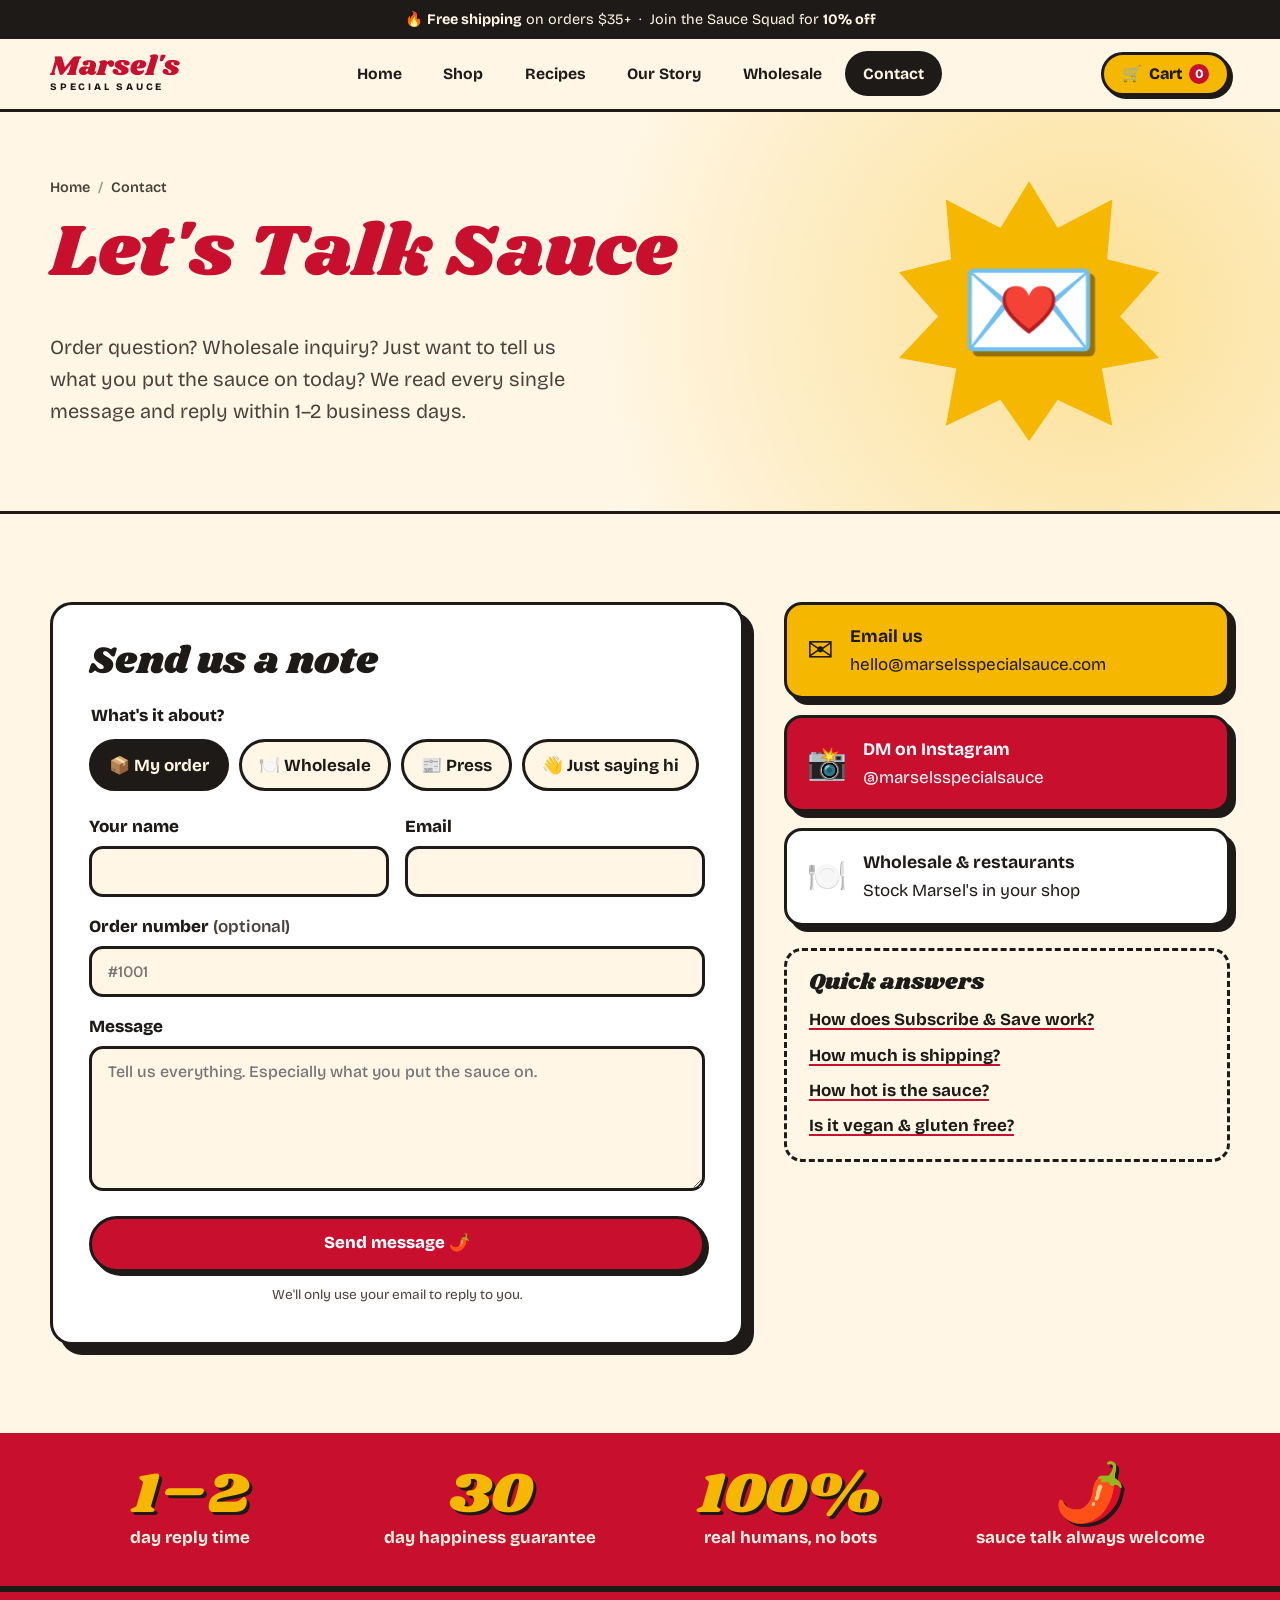
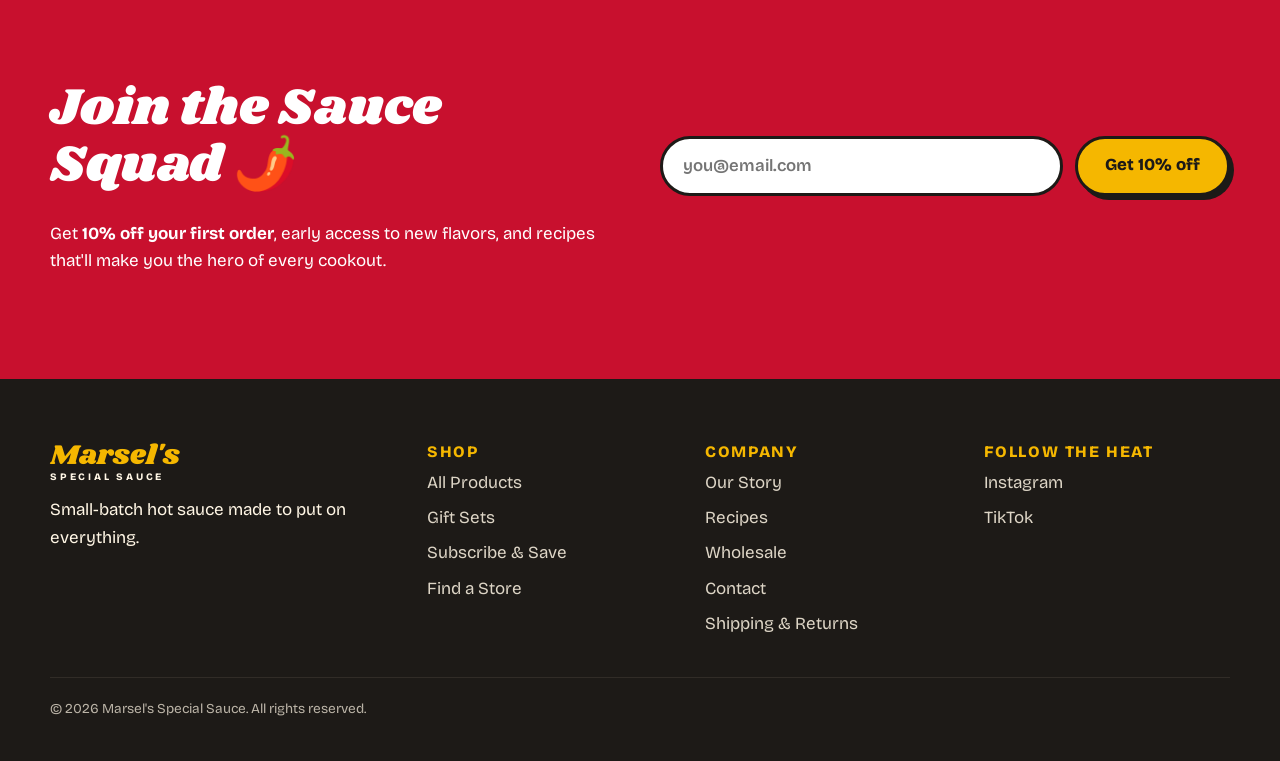
==== contact.html @ 067253b7 "Launch Marsel's Special Sauce storefront Eight-page static site: home, shop, our story, recipes, con" ====
<!doctype html>
<html lang="en">
<head>
  <meta charset="utf-8">
  <meta name="viewport" content="width=device-width, initial-scale=1">

  <!-- ===== SEO: replace https://www.marselsspecialsauce.com with your real domain everywhere ===== -->
  <title>Contact Us | Marsel's Special Sauce</title>
  <meta name="description" content="Questions about an order, wholesale, press or just want to say hi? Get in touch with Marsel's Special Sauce. We reply within 1–2 business days.">
  <link rel="canonical" href="https://www.marselsspecialsauce.com/contact.html">
  <meta name="robots" content="index, follow, max-image-preview:large">
  <meta name="theme-color" content="#c8102e">

  <meta property="og:type" content="website">
  <meta property="og:site_name" content="Marsel's Special Sauce">
  <meta property="og:title" content="Contact Marsel's Special Sauce">
  <meta property="og:description" content="Order questions, wholesale, press or sauce love letters. We read every message.">
  <meta property="og:url" content="https://www.marselsspecialsauce.com/contact.html">
  <meta property="og:image" content="https://www.marselsspecialsauce.com/assets/og-image.jpg">
  <meta name="twitter:card" content="summary_large_image">
  <meta name="twitter:title" content="Contact Marsel's Special Sauce">
  <meta name="twitter:description" content="Order questions, wholesale, press or sauce love letters.">
  <meta name="twitter:image" content="https://www.marselsspecialsauce.com/assets/og-image.jpg">

  <link rel="icon" href="favicon.svg" type="image/svg+xml">
  <link rel="manifest" href="site.webmanifest">

  <link rel="preconnect" href="https://fonts.googleapis.com">
  <link rel="preconnect" href="https://fonts.gstatic.com" crossorigin>
  <link href="https://fonts.googleapis.com/css2?family=Bricolage+Grotesque:opsz,wght@12..96,400;12..96,600;12..96,800&family=Shrikhand&display=swap" rel="stylesheet">
  <link rel="stylesheet" href="styles.css">

  <!-- Update the email address here and in the page if you use a different one. -->
  <script type="application/ld+json">
  {
    "@context": "https://schema.org",
    "@graph": [
      {
        "@type": "ContactPage",
        "url": "https://www.marselsspecialsauce.com/contact.html",
        "name": "Contact Marsel's Special Sauce",
        "about": { "@id": "https://www.marselsspecialsauce.com/#org" }
      },
      {
        "@type": "Organization",
        "@id": "https://www.marselsspecialsauce.com/#org",
        "name": "Marsel's Special Sauce",
        "url": "https://www.marselsspecialsauce.com/",
        "email": "hello@marselsspecialsauce.com",
        "contactPoint": [
          { "@type": "ContactPoint", "contactType": "customer service", "email": "hello@marselsspecialsauce.com", "availableLanguage": "English" },
          { "@type": "ContactPoint", "contactType": "sales", "email": "wholesale@marselsspecialsauce.com", "availableLanguage": "English" }
        ]
      },
      {
        "@type": "BreadcrumbList",
        "itemListElement": [
          { "@type": "ListItem", "position": 1, "name": "Home", "item": "https://www.marselsspecialsauce.com/" },
          { "@type": "ListItem", "position": 2, "name": "Contact", "item": "https://www.marselsspecialsauce.com/contact.html" }
        ]
      }
    ]
  }
  </script>
</head>
<body>

  <!-- Shared illustrations (same set on every page so cart thumbnails always render).
       Swap for real product photos when you have them. -->
  <svg width="0" height="0" style="position:absolute" aria-hidden="true">
    <defs>
      <linearGradient id="glass" x1="0" x2="1">
        <stop offset="0" stop-color="#8f0a1f"/>
        <stop offset=".45" stop-color="#e3242b"/>
        <stop offset="1" stop-color="#7a0819"/>
      </linearGradient>
      <symbol id="bottle" viewBox="0 0 200 420">
        <rect x="80" y="8" width="40" height="44" rx="7" fill="#1d1a17"/>
        <rect x="80" y="40" width="40" height="6" fill="#f5b700"/>
        <path d="M87 52h26v70c0 22 37 34 37 78v190c0 14-9 22-22 22H72c-13 0-22-8-22-22V200c0-44 37-56 37-78z" fill="url(#glass)"/>
        <rect x="58" y="222" width="84" height="132" rx="10" fill="#fff6e5"/>
        <rect x="58" y="222" width="84" height="22" rx="10" fill="#f5b700"/>
        <rect x="58" y="234" width="84" height="10" fill="#f5b700"/>
        <text x="100" y="238" text-anchor="middle" font-family="Bricolage Grotesque, sans-serif" font-weight="800" font-size="9" fill="#1d1a17" letter-spacing="1">SINCE DAY 1</text>
        <text x="100" y="278" text-anchor="middle" font-family="Shrikhand, cursive" font-size="18" fill="#c8102e">Marsel's</text>
        <text x="100" y="298" text-anchor="middle" font-family="Bricolage Grotesque, sans-serif" font-weight="800" font-size="9" fill="#1d1a17" letter-spacing="1">SPECIAL SAUCE</text>
        <path d="M92 314c6-4 14-3 18 2 6 8 0 24-16 26 8-6 10-14 6-20-3 4-8 4-8-8z" fill="#c8102e"/>
        <path d="M106 312c2-4 6-6 10-5-3 1-6 3-7 6z" fill="#2f8f3a"/>
        <path d="M66 140c-8 20-8 60-6 230" stroke="#fff" stroke-opacity=".28" stroke-width="7" stroke-linecap="round" fill="none"/>
      </symbol>
      <symbol id="gift" viewBox="0 0 200 200">
        <rect x="30" y="84" width="140" height="100" rx="8" fill="#c8102e" stroke="#1d1a17" stroke-width="5"/>
        <rect x="20" y="62" width="160" height="32" rx="8" fill="#8f0a1f" stroke="#1d1a17" stroke-width="5"/>
        <rect x="88" y="62" width="24" height="122" fill="#f5b700" stroke="#1d1a17" stroke-width="5"/>
        <path d="M100 62c-30-34-62-20-48-4 8 9 30 6 48 4zM100 62c30-34 62-20 48-4-8 9-30 6-48 4z" fill="#f5b700" stroke="#1d1a17" stroke-width="5" stroke-linejoin="round"/>
        <text x="100" y="152" text-anchor="middle" font-family="Shrikhand, cursive" font-size="22" fill="#fff6e5" transform="rotate(-6 100 150)">M</text>
      </symbol>
      <symbol id="tee" viewBox="0 0 200 200">
        <path d="M62 24l24-8c4 12 24 12 28 0l24 8 44 34-20 32-18-12v104H56V78L38 90 18 58z" fill="#1d1a17" stroke="#1d1a17" stroke-width="4" stroke-linejoin="round"/>
        <text x="100" y="100" text-anchor="middle" font-family="Shrikhand, cursive" font-size="22" fill="#f5b700">Sauce</text>
        <text x="100" y="124" text-anchor="middle" font-family="Shrikhand, cursive" font-size="22" fill="#f5b700">Boss</text>
        <path d="M92 138c6-4 14-3 18 2 6 8 0 24-16 26 8-6 10-14 6-20-3 4-8 4-8-8z" fill="#c8102e"/>
      </symbol>
      <symbol id="hat" viewBox="0 0 200 200">
        <path d="M38 126c0-56 26-80 62-80s62 24 62 80z" fill="#c8102e" stroke="#1d1a17" stroke-width="5" stroke-linejoin="round"/>
        <path d="M100 46v80" stroke="#1d1a17" stroke-width="3" opacity=".35"/>
        <path d="M30 126h146c16 0 18 22 0 24-36 4-110 4-146-6-8-2-8-18 0-18z" fill="#8f0a1f" stroke="#1d1a17" stroke-width="5" stroke-linejoin="round"/>
        <circle cx="100" cy="44" r="7" fill="#1d1a17"/>
        <text x="72" y="108" text-anchor="middle" font-family="Shrikhand, cursive" font-size="28" fill="#fff6e5">M</text>
      </symbol>
    </defs>
  </svg>

  <a class="skip-link" href="#main">Skip to content</a>

  <div class="announce" role="note">
    🔥 <strong>Free shipping</strong> on orders $35+ &nbsp;·&nbsp; Join the Sauce Squad for <strong>10% off</strong>
  </div>

  <header class="site-header">
    <nav class="nav wrap" aria-label="Main">
      <a href="index.html" class="logo" aria-label="Marsel's Special Sauce home">Marsel's<span>Special Sauce</span></a>
      <!-- Site pages. Links marked data-soon show a "coming soon" note until that page is built. -->
      <ul class="nav-links" id="site-menu" data-menu>
        <li><a href="index.html" class="nav-btn">Home</a></li>
        <li><a href="shop.html" class="nav-btn">Shop</a></li>
        <li><a href="recipes.html" class="nav-btn">Recipes</a></li>
        <li><a href="our-story.html" class="nav-btn">Our Story</a></li>
        <li><a href="wholesale.html" class="nav-btn">Wholesale</a></li>
        <li><a href="contact.html" class="nav-btn" aria-current="page">Contact</a></li>
      </ul>
      <div class="nav-actions">
        <button class="cart-btn" type="button" aria-controls="cart" aria-expanded="false" data-open-cart>
          <span aria-hidden="true">🛒</span> <span class="cart-label">Cart</span> <span class="cart-count" data-cart-count>0</span>
        </button>
        <button class="menu-btn" type="button" aria-controls="site-menu" aria-expanded="false" aria-label="Open menu" data-menu-btn>
          <span></span><span></span><span></span>
        </button>
      </div>
    </nav>
  </header>

  <main id="main">

    <!-- ===== PAGE HERO ===== -->
    <section class="page-hero">
      <div class="wrap page-hero-grid">
        <div>
          <nav class="crumbs" aria-label="Breadcrumb">
            <ol>
              <li><a href="index.html">Home</a></li>
              <li aria-current="page">Contact</li>
            </ol>
          </nav>
          <h1>Let's Talk Sauce</h1>
          <p class="lede">Order question? Wholesale inquiry? Just want to tell us what you put the sauce on today? We read every single message and reply within 1–2 business days.</p>
        </div>
        <div class="contact-hero-art" aria-hidden="true">
          <div class="burst burst-sm"></div>
          <span class="mail-emoji">💌</span>
        </div>
      </div>
    </section>

    <!-- ===== FORM + QUICK HELP ===== -->
    <section class="contact-main">
      <div class="wrap contact-grid">

        <!-- Connect this form to your inbox by setting CONTACT_URL in main.js
             (e.g. a Formspree, Netlify Forms, Basin or Shopify contact endpoint). -->
        <form class="contact-form" data-contact novalidate aria-labelledby="form-title">
          <h2 id="form-title">Send us a note</h2>

          <fieldset class="topic-pick">
            <legend>What's it about?</legend>
            <div class="topic-chips">
              <label><input type="radio" name="topic" value="order" checked> 📦 My order</label>
              <label><input type="radio" name="topic" value="wholesale"> 🍽️ Wholesale</label>
              <label><input type="radio" name="topic" value="press"> 📰 Press</label>
              <label><input type="radio" name="topic" value="hi"> 👋 Just saying hi</label>
            </div>
          </fieldset>

          <div class="field-row">
            <div class="field">
              <label for="c-name">Your name</label>
              <input id="c-name" name="name" type="text" autocomplete="name" required data-msg="Tell us what to call you.">
              <p class="field-error" data-error-for="name"></p>
            </div>
            <div class="field">
              <label for="c-email">Email</label>
              <input id="c-email" name="email" type="email" autocomplete="email" required data-msg="That email looks a little undercooked.">
              <p class="field-error" data-error-for="email"></p>
            </div>
          </div>

          <div class="field" data-show-for="order">
            <label for="c-order">Order number <span class="optional">(optional)</span></label>
            <input id="c-order" name="order" type="text" inputmode="numeric" placeholder="#1001">
          </div>

          <div class="field" data-show-for="wholesale" hidden>
            <label for="c-business">Business name</label>
            <input id="c-business" name="business" type="text" autocomplete="organization">
          </div>

          <div class="field">
            <label for="c-message">Message</label>
            <textarea id="c-message" name="message" rows="6" required data-msg="Give us a few more words to work with." placeholder="Tell us everything. Especially what you put the sauce on."></textarea>
            <p class="field-error" data-error-for="message"></p>
          </div>

          <button class="btn btn-primary btn-block" type="submit">Send message 🌶️</button>
          <p class="fine center">We'll only use your email to reply to you.</p>
        </form>

        <div class="contact-success" data-contact-success hidden tabindex="-1">
          <span class="success-emoji" aria-hidden="true">🔥</span>
          <h2>Message received!</h2>
          <p>Thanks for reaching out. Marsel (or someone equally saucy) will get back to you within 1–2 business days.</p>
          <div class="btn-row">
            <a href="shop.html" class="btn btn-primary">Back to the shop</a>
            <button type="button" class="btn btn-ghost" data-contact-again>Send another</button>
          </div>
        </div>

        <aside class="contact-side" aria-label="Other ways to reach us">
          <a class="contact-card tile-yellow" href="mailto:hello@marselsspecialsauce.com">
            <span class="cc-emoji" aria-hidden="true">✉️</span>
            <span><strong>Email us</strong>hello@marselsspecialsauce.com</span>
          </a>
          <a class="contact-card tile-red" href="https://www.instagram.com/marselsspecialsauce" rel="noopener">
            <span class="cc-emoji" aria-hidden="true">📸</span>
            <span><strong>DM on Instagram</strong>@marselsspecialsauce</span>
          </a>
          <a class="contact-card tile-cream" href="wholesale.html">
            <span class="cc-emoji" aria-hidden="true">🍽️</span>
            <span><strong>Wholesale &amp; restaurants</strong>Stock Marsel's in your shop</span>
          </a>

          <div class="quick-help">
            <h3>Quick answers</h3>
            <ul>
              <li><a href="shop.html#subscribe">How does Subscribe &amp; Save work?</a></li>
              <li><a href="shop.html">How much is shipping?</a></li>
              <li><a href="index.html#faq">How hot is the sauce?</a></li>
              <li><a href="index.html#faq">Is it vegan &amp; gluten free?</a></li>
            </ul>
          </div>
        </aside>
      </div>
    </section>

    <!-- ===== PROMISE STRIP ===== -->
    <div class="facts" aria-label="Our promise">
      <div class="wrap facts-grid">
        <div><strong>1–2</strong><span>day reply time</span></div>
        <div><strong>30</strong><span>day happiness guarantee</span></div>
        <div><strong>100%</strong><span>real humans, no bots</span></div>
        <div><strong>🌶️</strong><span>sauce talk always welcome</span></div>
      </div>
    </div>

    <!-- ===== EMAIL CAPTURE ===== -->
    <section class="squad" aria-labelledby="squad-title">
      <div class="wrap squad-inner">
        <div>
          <h2 id="squad-title">Join the Sauce Squad 🌶️</h2>
          <p>Get <strong>10% off your first order</strong>, early access to new flavors, and recipes that'll make you the hero of every cookout.</p>
        </div>
        <form class="squad-form" data-signup novalidate>
          <label for="email" class="sr-only">Email address</label>
          <input type="email" id="email" name="email" placeholder="you@email.com" autocomplete="email" required>
          <button class="btn btn-yellow" type="submit">Get 10% off</button>
          <p class="form-msg" data-signup-msg aria-live="polite"></p>
        </form>
      </div>
    </section>
  </main>

  <footer class="footer">
    <div class="wrap footer-grid">
      <div>
        <a href="index.html" class="logo logo-light">Marsel's<span>Special Sauce</span></a>
        <p>Small-batch hot sauce made to put on everything.</p>
      </div>
      <nav aria-label="Footer">
        <h3>Shop</h3>
        <ul>
          <li><a href="shop.html">All Products</a></li>
          <li><a href="shop.html#gifts">Gift Sets</a></li>
          <li><a href="shop.html#subscribe">Subscribe &amp; Save</a></li>
          <li><a href="find-a-store.html">Find a Store</a></li>
        </ul>
      </nav>
      <nav aria-label="Help">
        <h3>Company</h3>
        <ul>
          <li><a href="our-story.html">Our Story</a></li>
          <li><a href="recipes.html">Recipes</a></li>
          <li><a href="wholesale.html">Wholesale</a></li>
          <li><a href="contact.html">Contact</a></li>
          <li><a href="shipping-returns.html">Shipping &amp; Returns</a></li>
        </ul>
      </nav>
      <div>
        <h3>Follow the heat</h3>
        <ul>
          <li><a href="https://www.instagram.com/marselsspecialsauce" rel="noopener">Instagram</a></li>
          <li><a href="https://www.tiktok.com/@marselsspecialsauce" rel="noopener">TikTok</a></li>
        </ul>
      </div>
    </div>
    <p class="wrap copyright">© <span data-year>2026</span> Marsel's Special Sauce. All rights reserved.</p>
  </footer>

  <!-- Cart drawer -->
  <div class="cart-scrim" data-cart-scrim hidden></div>
  <aside class="cart" id="cart" aria-label="Shopping cart" aria-hidden="true" data-cart>
    <div class="cart-head">
      <h2>Your Stash</h2>
      <button type="button" class="cart-close" aria-label="Close cart" data-close-cart>✕</button>
    </div>
    <div class="ship-progress">
      <p data-ship-msg>You're $35.00 away from free shipping!</p>
      <div class="ship-bar"><div data-ship-bar></div></div>
    </div>
    <ul class="cart-items" data-cart-items></ul>
    <div class="cart-empty" data-cart-empty>
      <p>Your cart is emptier than a bottle after taco night.</p>
      <a href="shop.html" class="btn btn-primary">Start shopping</a>
    </div>
    <div class="cart-foot">
      <div class="cart-total"><span>Subtotal</span><strong data-cart-total>$0.00</strong></div>
      <button class="btn btn-primary btn-block" type="button" data-checkout>Checkout</button>
      <p class="fine center">Taxes &amp; shipping calculated at checkout</p>
    </div>
  </aside>

  <div class="toast" role="status" aria-live="polite" data-toast></div>

  <script src="main.js" defer></script>
</body>
</html>
---- styles.css ----
:root {
  --red: #c8102e;
  --red-deep: #8f0a1f;
  --yellow: #f5b700;
  --cream: #fff6e5;
  --cream-2: #ffe9c2;
  --ink: #1d1a17;
  --ink-soft: #4a423b;
  --green: #2f8f3a;
  --radius: 18px;
  --shadow: 6px 6px 0 var(--ink);
  --display: "Shrikhand", "Cooper Black", Georgia, serif;
  --sans: "Bricolage Grotesque", system-ui, -apple-system, "Segoe UI", sans-serif;
}

*, *::before, *::after { box-sizing: border-box; }
html { scroll-behavior: smooth; scroll-padding-top: 80px; }
body {
  margin: 0;
  font-family: var(--sans);
  font-size: 1.0625rem;
  line-height: 1.6;
  color: var(--ink);
  background: var(--cream);
  -webkit-font-smoothing: antialiased;
  overflow-x: hidden;
}
img, svg { display: block; max-width: 100%; }
a { color: inherit; }
h1, h2, h3 { line-height: 1.1; margin: 0 0 .5em; }
h2 { font-family: var(--display); font-weight: 400; font-size: clamp(2rem, 5vw, 3.25rem); }
h3 { font-weight: 800; font-size: 1.3rem; }
p { margin: 0 0 1em; }

.wrap { width: min(1180px, 100% - 32px); margin-inline: auto; }
.narrow { width: min(760px, 100% - 32px); }
.center { text-align: center; }
.sr-only { position: absolute; width: 1px; height: 1px; overflow: hidden; clip: rect(0 0 0 0); white-space: nowrap; }
.skip-link { position: absolute; left: -999px; top: 8px; background: var(--ink); color: #fff; padding: 8px 14px; z-index: 100; border-radius: 8px; }
.skip-link:focus { left: 8px; }
.eyebrow { font-weight: 800; text-transform: uppercase; letter-spacing: .12em; font-size: .8rem; color: var(--red); margin-bottom: .75em; }
.section-lede { max-width: 620px; margin: 0 auto 2.5rem; color: var(--ink-soft); font-size: 1.15rem; }
.fine { font-size: .85rem; color: var(--ink-soft); }

/* ---------- Buttons ---------- */
.btn {
  display: inline-flex; align-items: center; justify-content: center; gap: .4em;
  font: 800 1.05rem/1 var(--sans);
  padding: 1em 1.6em;
  border-radius: 999px;
  border: 3px solid var(--ink);
  text-decoration: none;
  cursor: pointer;
  transition: transform .15s ease, box-shadow .15s ease, background .15s;
  box-shadow: 4px 4px 0 var(--ink);
}
.btn:hover { transform: translate(-2px, -2px); box-shadow: 6px 6px 0 var(--ink); }
.btn:active { transform: translate(2px, 2px); box-shadow: 1px 1px 0 var(--ink); }
.btn:focus-visible, button:focus-visible, a:focus-visible, input:focus-visible { outline: 3px solid var(--yellow); outline-offset: 3px; }
.btn-primary { background: var(--red); color: #fff; }
.btn-primary:hover { background: #e01535; }
.btn-ghost { background: transparent; color: var(--ink); }
.btn-dark { background: var(--ink); color: var(--cream); box-shadow: 4px 4px 0 var(--red); }
.btn-yellow { background: var(--yellow); color: var(--ink); }
.btn-block { width: 100%; }

/* ---------- Announcement + header ---------- */
.announce { background: var(--ink); color: var(--cream); text-align: center; font-size: .9rem; padding: .55em 16px; }
.site-header {
  position: sticky; top: 0; z-index: 40;
  background: rgba(255, 246, 229, .92);
  backdrop-filter: blur(10px);
  border-bottom: 3px solid var(--ink);
}
.nav { display: flex; align-items: center; justify-content: space-between; gap: 16px; height: 70px; }
.logo { font-family: var(--display); font-size: 1.75rem; color: var(--red); text-decoration: none; line-height: .9; display: flex; flex-direction: column; }
.logo span { font: 800 .62rem/1 var(--sans); letter-spacing: .28em; text-transform: uppercase; color: var(--ink); margin-top: 4px; }
.logo-light { color: var(--yellow); }
.logo-light span { color: var(--cream); }
.nav-links { display: flex; gap: 6px; list-style: none; margin: 0; padding: 0; }
.nav-btn {
  display: inline-block; text-decoration: none; font-weight: 700; font-size: .98rem;
  padding: .5em 1em; border-radius: 999px; border: 2px solid transparent;
  transition: background .15s, border-color .15s, transform .15s;
}
.nav-btn:hover { border-color: var(--ink); background: #fff; transform: translateY(-2px); }
.nav-btn[aria-current="page"] { background: var(--ink); color: var(--cream); }
.nav-actions { display: flex; align-items: center; gap: 10px; }
.menu-btn {
  display: none; width: 46px; height: 46px; border-radius: 50%; border: 3px solid var(--ink);
  background: #fff; cursor: pointer; flex-direction: column; justify-content: center; align-items: center; gap: 4px;
  box-shadow: 3px 3px 0 var(--ink);
}
.menu-btn span { display: block; width: 18px; height: 3px; background: var(--ink); border-radius: 2px; transition: transform .2s, opacity .2s; }
.menu-btn[aria-expanded="true"] span:nth-child(1) { transform: translateY(7px) rotate(45deg); }
.menu-btn[aria-expanded="true"] span:nth-child(2) { opacity: 0; }
.menu-btn[aria-expanded="true"] span:nth-child(3) { transform: translateY(-7px) rotate(-45deg); }
.cart-btn {
  font: 800 1rem var(--sans); background: var(--yellow); color: var(--ink);
  border: 3px solid var(--ink); border-radius: 999px; padding: .55em 1.1em; cursor: pointer;
  display: flex; align-items: center; gap: .45em; box-shadow: 3px 3px 0 var(--ink);
}
.cart-count { background: var(--red); color: #fff; min-width: 1.6em; height: 1.6em; border-radius: 999px; display: inline-grid; place-items: center; font-size: .8rem; }
.cart-count.bump { animation: bump .4s ease; }
@keyframes bump { 50% { transform: scale(1.5); } }

/* ---------- Hero ---------- */
.hero {
  position: relative; overflow: hidden;
  padding: clamp(48px, 8vw, 96px) 0 clamp(64px, 9vw, 110px);
  background:
    radial-gradient(circle at 85% 40%, rgba(245,183,0,.35), transparent 45%),
    radial-gradient(circle at 10% 90%, rgba(200,16,46,.12), transparent 40%),
    var(--cream);
}
.hero-grid { display: grid; grid-template-columns: 1.15fr .85fr; align-items: center; gap: 40px; }
.hero h1 { font-family: var(--display); font-weight: 400; color: var(--red); font-size: clamp(2.6rem, 7vw, 5.2rem); letter-spacing: -.01em; }
.h1-sub { display: block; color: var(--ink); font-size: .58em; margin-top: .2em; }
.swap { color: var(--red); display: inline-block; border-bottom: 6px solid var(--yellow); transition: opacity .25s, transform .25s; }
.swap.out { opacity: 0; transform: translateY(-12px); }
.lede { font-size: 1.25rem; max-width: 540px; color: var(--ink-soft); }
.hero-ctas { display: flex; flex-wrap: wrap; gap: 14px; margin: 28px 0 24px; }
.trust { display: flex; flex-wrap: wrap; gap: 10px 22px; list-style: none; padding: 0; margin: 0; font-weight: 600; font-size: .95rem; }

.hero-art { position: relative; display: grid; place-items: center; min-height: 460px; }
.burst {
  position: absolute; width: 420px; height: 420px; max-width: 95vw; max-height: 95vw;
  background: var(--yellow);
  clip-path: polygon(50% 0, 61% 18%, 82% 7%, 80% 30%, 100% 35%, 85% 52%, 100% 68%, 78% 72%, 82% 94%, 61% 84%, 50% 100%, 39% 84%, 18% 94%, 22% 72%, 0 68%, 15% 52%, 0 35%, 20% 30%, 18% 7%, 39% 18%);
  animation: spin 40s linear infinite;
}
@keyframes spin { to { transform: rotate(360deg); } }
.hero-bottle { position: relative; width: 210px; filter: drop-shadow(10px 14px 0 rgba(29,26,23,.85)); animation: wobble 5s ease-in-out infinite; transform-origin: 50% 90%; cursor: grab; }
@keyframes wobble { 0%,100% { transform: rotate(-4deg); } 50% { transform: rotate(4deg) translateY(-8px); } }
.hero-bottle.shake { animation: shake .6s ease; }
@keyframes shake { 20% { transform: rotate(-18deg); } 40% { transform: rotate(16deg); } 60% { transform: rotate(-10deg); } 80% { transform: rotate(6deg); } }
.sticker {
  position: absolute; font-weight: 800; text-align: center; line-height: 1.1; font-size: .95rem;
  width: 96px; height: 96px; border-radius: 50%; display: grid; place-items: center;
  border: 3px solid var(--ink); box-shadow: 3px 3px 0 var(--ink);
}
.sticker-a { background: var(--red); color: #fff; top: 12%; right: 6%; transform: rotate(12deg); }
.sticker-b { background: var(--cream); bottom: 14%; left: 6%; transform: rotate(-10deg); }

/* ---------- Marquee ---------- */
.marquee { background: var(--red); color: var(--cream); border-block: 3px solid var(--ink); overflow: hidden; transform: rotate(-1.5deg); margin: -18px -10px 0; position: relative; z-index: 2; }
.marquee-track { display: flex; width: max-content; animation: marquee 30s linear infinite; }
.marquee span { font-family: var(--display); font-size: 1.6rem; padding: .45em 0; white-space: nowrap; }
@keyframes marquee { to { transform: translateX(-50%); } }

/* ---------- Shop ---------- */
.shop { padding: clamp(72px, 10vw, 120px) 0; }
.products { display: grid; grid-template-columns: repeat(3, 1fr); gap: 28px; align-items: stretch; }
.product {
  position: relative; background: #fff; border: 3px solid var(--ink); border-radius: var(--radius);
  padding: 24px; box-shadow: var(--shadow); display: flex; flex-direction: column;
  transition: transform .2s;
}
.product:hover { transform: translateY(-6px) rotate(-.5deg); }
.product.featured { background: var(--cream-2); }
.product-art { height: 220px; display: flex; align-items: flex-end; justify-content: center; background: var(--cream); border-radius: 12px; margin-bottom: 18px; padding: 18px 0 10px; }
.product.featured .product-art { background: #fff; }
.product-art svg { height: 100%; width: auto; }
.product-art.multi svg { height: 88%; margin-inline: -14px; }
.product-art.multi svg:nth-child(2) { height: 100%; position: relative; z-index: 1; }
.product-art.six svg { height: 76%; margin-inline: -18px; }
.product-art.six svg:nth-child(2), .product-art.six svg:nth-child(3) { height: 92%; z-index: 1; position: relative; }
.product-meta { font-weight: 800; color: var(--red); margin-bottom: .4em; }
.product-desc { color: var(--ink-soft); flex: 1; }
.ribbon { position: absolute; top: -14px; right: 18px; background: var(--red); color: #fff; font-weight: 800; font-size: .8rem; padding: .35em .9em; border-radius: 999px; border: 3px solid var(--ink); text-transform: uppercase; letter-spacing: .06em; z-index: 2; }
.ribbon-alt { background: var(--green); }
.buy-type { border: 0; padding: 0; margin: 0 0 16px; display: grid; gap: 8px; }
.buy-type label { display: flex; align-items: center; gap: 10px; border: 2px solid #e4d7bf; border-radius: 12px; padding: 10px 12px; cursor: pointer; font-weight: 600; font-size: .95rem; background: #fff; }
.buy-type label:has(input:checked) { border-color: var(--ink); background: var(--cream); }
.buy-type b { margin-left: auto; }
.buy-type input { accent-color: var(--red); width: 18px; height: 18px; }
.guarantees { list-style: none; padding: 0; margin: 48px 0 0; display: grid; grid-template-columns: repeat(3, 1fr); gap: 20px; text-align: center; color: var(--ink-soft); }
.guarantees strong { display: block; color: var(--ink); }

/* ---------- Heat ---------- */
.heat { background: var(--ink); color: var(--cream); padding: clamp(72px, 10vw, 120px) 0; }
.heat h2 { color: var(--yellow); }
.heat .eyebrow { color: var(--yellow); }
.heat-grid { display: grid; grid-template-columns: 1.1fr .9fr; gap: 56px; align-items: center; }
.meter { margin: 28px 0 40px; }
.meter-fill { height: 26px; border-radius: 999px; border: 3px solid var(--cream); position: relative; overflow: hidden; background: #2d2925; }
.meter-fill::before { content: ""; position: absolute; inset: 0; width: var(--fill, 0%); background: linear-gradient(90deg, var(--green), var(--yellow), var(--red)); transition: width 1.6s cubic-bezier(.2,.8,.2,1); border-radius: 999px; }
.meter-labels { display: flex; justify-content: space-between; font-size: .8rem; font-weight: 600; margin-top: 6px; opacity: .8; }
.ingredients-title { color: var(--yellow); }
.ingredients { list-style: none; padding: 0; margin: 0 0 16px; display: grid; grid-template-columns: 1fr 1fr; gap: 8px 20px; }
.ingredients li::before { content: "🌶️ "; }
.heat .fine { color: #c9bca9; }
.brave-card { background: var(--red); border: 3px solid var(--cream); border-radius: var(--radius); padding: 32px; box-shadow: 8px 8px 0 var(--yellow); text-align: center; }
.brave-card h3 { font-family: var(--display); font-weight: 400; font-size: 1.8rem; }
input[type="range"] { width: 100%; accent-color: var(--yellow); height: 32px; cursor: pointer; }
.brave-peppers { font-size: 2.2rem; min-height: 1.4em; letter-spacing: .1em; margin: 12px 0 4px; }
.brave-title { font-weight: 800; font-size: 1.3rem; margin-bottom: .2em; }
.brave-text { margin: 0; }

/* ---------- Pairings ---------- */
.pairings { padding: clamp(72px, 10vw, 120px) 0; background: var(--cream-2); border-bottom: 3px solid var(--ink); }
.chips { display: flex; flex-wrap: wrap; justify-content: center; gap: 12px; margin-bottom: 28px; }
.chips button { font: 700 1rem var(--sans); padding: .7em 1.2em; border-radius: 999px; border: 3px solid var(--ink); background: #fff; cursor: pointer; transition: transform .15s; color: var(--ink); }
.chips button:hover { transform: translateY(-3px); }
.chips button[aria-selected="true"] { background: var(--ink); color: var(--cream); }
.match { max-width: 820px; margin: 0 auto 56px; display: grid; grid-template-columns: auto 1fr; gap: 28px; align-items: center; background: #fff; border: 3px solid var(--ink); border-radius: var(--radius); padding: 28px 32px; box-shadow: var(--shadow); }
.match-emoji { font-size: 5rem; line-height: 1; animation: pop .4s ease; }
@keyframes pop { 0% { transform: scale(.4) rotate(-20deg); } 70% { transform: scale(1.15); } }
.match-dose { margin: 0; font-weight: 600; }
.match-dose span { color: var(--ink-soft); }
.match-dose strong { color: var(--red); }
.recipes { display: grid; grid-template-columns: repeat(3, 1fr); gap: 24px; }
.recipe { background: var(--cream); border: 3px solid var(--ink); border-radius: var(--radius); padding: 24px; position: relative; }
.recipe-tag { display: inline-block; background: var(--yellow); border: 2px solid var(--ink); border-radius: 999px; font-weight: 800; font-size: .8rem; padding: .2em .8em; margin-bottom: 12px; }
.recipe p { margin: 0; color: var(--ink-soft); }

/* ---------- Story ---------- */
.story { padding: clamp(72px, 10vw, 120px) 0; }
.story-grid { display: grid; grid-template-columns: .8fr 1.2fr; gap: 56px; align-items: center; }
.story-badge {
  aspect-ratio: 1; max-width: 360px; width: 100%; margin-inline: auto; border-radius: 50%;
  background: var(--red); color: var(--cream); border: 3px solid var(--ink); box-shadow: 10px 10px 0 var(--yellow);
  display: flex; flex-direction: column; align-items: center; justify-content: center; text-align: center;
  font-weight: 800; text-transform: uppercase; letter-spacing: .14em; transform: rotate(-6deg);
}
.story-badge strong { font-family: var(--display); font-weight: 400; font-size: clamp(3rem, 8vw, 4.5rem); text-transform: none; letter-spacing: 0; color: var(--yellow); line-height: 1.1; }
.story p { font-size: 1.15rem; color: var(--ink-soft); }

/* ---------- Reviews ---------- */
.reviews { background: var(--yellow); padding: clamp(72px, 10vw, 120px) 0; border-block: 3px solid var(--ink); }
.reviews .eyebrow { color: var(--ink); }
.reviews em { color: var(--red); font-style: normal; }
.review-grid { display: grid; grid-template-columns: repeat(3, 1fr); gap: 28px; margin-top: 40px; }
.review { margin: 0; background: #fff; border: 3px solid var(--ink); border-radius: var(--radius); padding: 28px; box-shadow: var(--shadow); transform: rotate(-1.5deg); }
.review.tilt { transform: rotate(1.5deg) translateY(12px); }
.stars { color: var(--red); font-size: 1.3rem; letter-spacing: .1em; }
.review blockquote { margin: 12px 0 16px; font-size: 1.15rem; font-weight: 600; }
.review figcaption { color: var(--ink-soft); font-size: .9rem; }

/* ---------- FAQ ---------- */
.faq { padding: clamp(72px, 10vw, 120px) 0; }
.faq h2 { margin-bottom: 1em; }
details { border: 3px solid var(--ink); border-radius: 14px; background: #fff; margin-bottom: 14px; overflow: hidden; }
summary { cursor: pointer; font-weight: 800; font-size: 1.1rem; padding: 18px 56px 18px 22px; list-style: none; position: relative; }
summary::-webkit-details-marker { display: none; }
summary::after { content: "+"; position: absolute; right: 20px; top: 50%; translate: 0 -50%; font-size: 1.6rem; color: var(--red); transition: rotate .2s; }
details[open] summary::after { rotate: 45deg; }
details p { padding: 0 22px 18px; margin: 0; color: var(--ink-soft); }

/* ---------- Email capture ---------- */
.squad { background: var(--red); color: #fff; padding: clamp(56px, 8vw, 88px) 0; border-top: 3px solid var(--ink); }
.squad h2 { color: #fff; }
.squad-inner { display: grid; grid-template-columns: 1fr 1fr; gap: 40px; align-items: center; }
.squad-form { display: flex; flex-wrap: wrap; gap: 12px; }
.squad-form input { flex: 1 1 220px; font: 600 1.05rem var(--sans); padding: 1em 1.2em; border-radius: 999px; border: 3px solid var(--ink); min-width: 0; }
.form-msg { flex-basis: 100%; margin: 0; font-weight: 600; min-height: 1.6em; }

/* ---------- Section CTAs ---------- */
.section-cta { display: flex; justify-content: center; margin-top: 40px; }
.btn-row { display: flex; flex-wrap: wrap; gap: 14px; }

/* ---------- Explore tiles ---------- */
.explore { padding: clamp(72px, 10vw, 120px) 0; background: var(--cream-2); border-top: 3px solid var(--ink); }
.tiles { display: grid; grid-template-columns: repeat(3, 1fr); gap: 22px; margin-top: 40px; }
.tile {
  display: flex; flex-direction: column; gap: 4px; text-decoration: none; min-height: 190px;
  padding: 26px; border: 3px solid var(--ink); border-radius: var(--radius); box-shadow: var(--shadow);
  position: relative; transition: transform .18s, box-shadow .18s;
}
.tile:hover { transform: translate(-3px, -3px) rotate(-1deg); box-shadow: 9px 9px 0 var(--ink); }
.tile:active { transform: translate(2px, 2px); box-shadow: 2px 2px 0 var(--ink); }
.tile::after { content: "→"; position: absolute; right: 22px; bottom: 18px; font-size: 1.8rem; font-weight: 800; transition: transform .18s; }
.tile:hover::after { transform: translateX(6px); }
.tile-emoji { font-size: 2.4rem; line-height: 1; margin-bottom: auto; }
.tile strong { font-family: var(--display); font-weight: 400; font-size: 1.8rem; line-height: 1.1; margin-top: 18px; }
.tile span:last-child { font-weight: 600; opacity: .85; padding-right: 36px; min-height: 3.2em; }
.tile-red { background: var(--red); color: #fff; }
.tile-yellow { background: var(--yellow); color: var(--ink); }
.tile-cream { background: #fff; color: var(--ink); }
.tile-ink { background: var(--ink); color: var(--cream); box-shadow: 6px 6px 0 var(--red); }
.tile-ink:hover { box-shadow: 9px 9px 0 var(--red); }
.tile-green { background: var(--green); color: #fff; }

/* ---------- Shop page ---------- */
.page-hero {
  position: relative; overflow: hidden; border-bottom: 3px solid var(--ink);
  padding: clamp(36px, 6vw, 64px) 0;
  background: radial-gradient(circle at 85% 50%, rgba(245,183,0,.35), transparent 45%), var(--cream);
}
.page-hero-grid { display: grid; grid-template-columns: 1.3fr .7fr; gap: 32px; align-items: center; }
.page-hero h1 { font-family: var(--display); font-weight: 400; color: var(--red); font-size: clamp(2.6rem, 7vw, 4.6rem); }
.crumbs ol { display: flex; gap: 8px; list-style: none; padding: 0; margin: 0 0 14px; font-size: .9rem; font-weight: 600; color: var(--ink-soft); }
.crumbs li + li::before { content: "/"; margin-right: 8px; opacity: .5; }
.crumbs a { text-decoration: none; }
.crumbs a:hover { color: var(--red); text-decoration: underline; }
.page-hero-art { position: relative; height: 260px; display: flex; align-items: flex-end; justify-content: center; }
.burst-sm { width: 260px; height: 260px; top: 50%; left: 50%; margin: -130px 0 0 -130px; }
.ph-bottle { position: relative; height: 210px; width: auto; filter: drop-shadow(6px 8px 0 rgba(29,26,23,.85)); margin-inline: -14px; }
.ph-1 { transform: rotate(-12deg); height: 170px; }
.ph-2 { z-index: 1; animation: wobble 5s ease-in-out infinite; transform-origin: 50% 90%; }
.ph-3 { transform: rotate(12deg); height: 170px; }

.shop-page { padding-top: 40px; }
.shop-toolbar { display: flex; flex-wrap: wrap; justify-content: space-between; align-items: center; gap: 16px; margin-bottom: 40px; }
.filters { display: flex; flex-wrap: wrap; gap: 10px; }
.filters button { font: 700 .98rem var(--sans); padding: .6em 1.1em; border-radius: 999px; border: 3px solid var(--ink); background: #fff; color: var(--ink); cursor: pointer; transition: transform .15s; }
.filters button:hover { transform: translateY(-2px); }
.filters button[aria-pressed="true"] { background: var(--ink); color: var(--cream); }
.sort { display: flex; align-items: center; gap: 14px; }
.shop-count { font-weight: 700; color: var(--ink-soft); white-space: nowrap; }
.sort select, .variant select {
  font: 700 .95rem var(--sans); color: var(--ink); background: #fff; cursor: pointer;
  border: 3px solid var(--ink); border-radius: 999px; padding: .55em 1em;
}
.products-shop { row-gap: 44px; }
.product[hidden] { display: none; }
.ribbon-yellow { background: var(--yellow); color: var(--ink); }
.art-square svg { height: 92%; }
.price-line, .variant { display: flex; align-items: center; gap: 10px; border: 2px solid var(--ink); background: var(--cream); border-radius: 12px; padding: 10px 12px; margin: 0 0 16px; font-weight: 600; font-size: .95rem; }
.price-line b, .variant b { margin-left: auto; }
.variant select { padding: .3em .8em; border-width: 2px; }

.subscribe { background: var(--ink); color: var(--cream); padding: clamp(72px, 10vw, 110px) 0; }
.subscribe h2 { color: var(--yellow); }
.subscribe .eyebrow { color: var(--yellow); }
.subscribe .section-lede { color: #d9cdb9; }
.steps { list-style: none; padding: 0; margin: 0; display: grid; grid-template-columns: repeat(3, 1fr); gap: 24px; }
.step { background: var(--cream); color: var(--ink); border: 3px solid var(--cream); border-radius: var(--radius); padding: 28px; position: relative; box-shadow: 6px 6px 0 var(--red); }
.step p { margin: 0; color: var(--ink-soft); }
.step-num { display: grid; place-items: center; width: 52px; height: 52px; border-radius: 50%; background: var(--red); color: #fff; font-family: var(--display); font-size: 1.6rem; border: 3px solid var(--ink); margin-bottom: 14px; }

.compare { padding: clamp(72px, 10vw, 110px) 0 0; }
.table-wrap { overflow-x: auto; border: 3px solid var(--ink); border-radius: var(--radius); box-shadow: var(--shadow); background: #fff; margin-top: 32px; }
.compare table { width: 100%; border-collapse: collapse; min-width: 520px; }
.compare th, .compare td { padding: 14px 16px; text-align: center; border-bottom: 2px solid #efe3cc; }
.compare tbody tr:last-child > * { border-bottom: 0; }
.compare thead th { font-family: var(--display); font-weight: 400; font-size: 1.2rem; background: var(--cream); border-bottom: 3px solid var(--ink); }
.compare tbody th { text-align: left; font-weight: 800; }
.compare .hl { background: var(--cream-2); font-weight: 700; }
.compare thead .hl { background: var(--red); color: #fff; }

/* ---------- Our Story page ---------- */
.story-sub { font-family: var(--display); font-size: clamp(1.4rem, 3.4vw, 2.2rem); margin: -.2em 0 .6em; }
.hl-word { color: var(--red); border-bottom: 6px solid var(--yellow); }
.story-hero-art { display: grid; place-items: center; }
.story-hero-art .story-badge { max-width: 280px; }
.story-hero-art .story-badge strong { font-size: clamp(2.6rem, 5vw, 3.4rem); }

.timeline-section { padding: clamp(72px, 10vw, 110px) 0; }
.timeline { list-style: none; margin: 48px 0 0; padding: 0 0 0 44px; position: relative; }
.timeline::before { content: ""; position: absolute; left: 21px; top: 8px; bottom: 8px; width: 4px; background: repeating-linear-gradient(var(--red) 0 14px, transparent 14px 24px); }
.timeline .step { position: relative; margin-bottom: 26px; background: #fff; border: 3px solid var(--ink); border-radius: var(--radius); padding: 22px 26px 22px 40px; box-shadow: var(--shadow); }
.timeline .step:nth-child(even) { background: var(--cream-2); }
.timeline .step p { color: var(--ink-soft); margin: 0; }
.tl-dot { position: absolute; left: -46px; top: 18px; width: 52px; height: 52px; border-radius: 50%; background: var(--yellow); border: 3px solid var(--ink); display: grid; place-items: center; font-size: 1.5rem; }
.timeline .tl-chapter { font-weight: 800; text-transform: uppercase; letter-spacing: .12em; font-size: .75rem; color: var(--red); margin-bottom: 4px; }

.meet { padding: clamp(72px, 10vw, 110px) 0; background: var(--cream-2); border-block: 3px solid var(--ink); }
.meet-grid { display: grid; grid-template-columns: .8fr 1.2fr; gap: 64px; align-items: center; }
.meet p { font-size: 1.15rem; color: var(--ink-soft); }
.polaroid { margin: 0 auto; max-width: 360px; width: 100%; background: #fff; border: 3px solid var(--ink); padding: 16px 16px 20px; box-shadow: 10px 10px 0 var(--red); transform: rotate(-4deg); transition: transform .25s; }
.polaroid:hover { transform: rotate(1deg) scale(1.02); }
.polaroid-photo { aspect-ratio: 6 / 7; background: radial-gradient(circle at 50% 40%, var(--yellow), #e9a600); border: 2px solid var(--ink); display: flex; flex-direction: column; align-items: center; justify-content: center; gap: 8px; }
.polaroid-m { font-family: var(--display); font-size: 7rem; line-height: 1; color: var(--red); text-shadow: 4px 4px 0 var(--ink); }
.polaroid-note { font-weight: 700; font-size: .85rem; background: var(--cream); border: 2px solid var(--ink); border-radius: 999px; padding: .2em .8em; }
.polaroid figcaption { font-family: var(--display); text-align: center; margin-top: 14px; font-size: 1.15rem; }
.pull-quote { margin: 28px 0 0; padding: 22px 26px; background: var(--red); color: #fff; border: 3px solid var(--ink); border-radius: var(--radius); font-family: var(--display); font-size: clamp(1.3rem, 2.6vw, 1.7rem); line-height: 1.3; box-shadow: 6px 6px 0 var(--ink); }

.facts { background: var(--red); color: var(--cream); border-bottom: 3px solid var(--ink); padding: 34px 0; }
.facts-grid { display: grid; grid-template-columns: repeat(4, 1fr); gap: 20px; text-align: center; }
.facts strong { display: block; font-family: var(--display); font-weight: 400; font-size: clamp(2.6rem, 6vw, 3.6rem); line-height: 1; color: var(--yellow); text-shadow: 3px 3px 0 var(--ink); }
.facts span { font-weight: 700; }

.values { padding: clamp(72px, 10vw, 110px) 0; }
.value-grid { display: grid; grid-template-columns: repeat(4, 1fr); gap: 22px; margin-top: 40px; }
.value { border: 3px solid var(--ink); border-radius: var(--radius); padding: 26px; box-shadow: var(--shadow); transition: transform .18s; }
.value:hover { transform: translateY(-6px) rotate(-1deg); }
.value p { margin: 0; opacity: .9; }
.value-emoji { font-size: 2.4rem; display: block; margin-bottom: 14px; }
.value.tile-ink { box-shadow: 6px 6px 0 var(--red); }

.process { padding: clamp(72px, 10vw, 110px) 0; background: var(--ink); color: var(--cream); }
.process h2, .process .eyebrow { color: var(--yellow); }
.steps-4 { grid-template-columns: repeat(4, 1fr); margin-top: 40px; }

.cta-band { background: var(--yellow); border-block: 3px solid var(--ink); padding: clamp(48px, 7vw, 80px) 0; overflow: hidden; }
.cta-inner { display: flex; align-items: center; justify-content: center; gap: 48px; }
.cta-bottle { width: 110px; flex: none; transform: rotate(-10deg); filter: drop-shadow(6px 8px 0 rgba(29,26,23,.85)); }
.cta-band h2 { margin-bottom: .6em; }

/* ---------- Recipes page ---------- */
.recipe-hero-art { position: relative; height: 260px; display: grid; place-items: center; }
.recipe-hero-art .ph-bottle { height: 200px; animation: wobble 5s ease-in-out infinite; transform-origin: 50% 90%; }
.float-food { position: absolute; font-size: 3rem; z-index: 2; animation: bob 4s ease-in-out infinite; filter: drop-shadow(3px 3px 0 rgba(29,26,23,.4)); }
.f1 { top: 6%; left: 8%; }
.f2 { top: 14%; right: 4%; animation-delay: -1.3s; }
.f3 { bottom: 8%; left: 14%; animation-delay: -2.6s; }
@keyframes bob { 50% { transform: translateY(-14px) rotate(8deg); } }

.featured-recipe { padding: clamp(56px, 8vw, 96px) 0; }
.fr-grid { display: grid; grid-template-columns: .8fr 1.2fr; gap: 48px; align-items: start; background: #fff; border: 3px solid var(--ink); border-radius: calc(var(--radius) + 6px); box-shadow: 10px 10px 0 var(--ink); padding: 32px; }
.fr-art { position: relative; aspect-ratio: 1; border-radius: var(--radius); border: 3px solid var(--ink); background: radial-gradient(circle, var(--yellow) 0 55%, #e9a600 56%); display: grid; place-items: center; overflow: hidden; }
.fr-emoji { font-size: clamp(6rem, 14vw, 9rem); line-height: 1; filter: drop-shadow(6px 6px 0 rgba(29,26,23,.5)); }
.fr-bottle { position: absolute; right: 8%; bottom: -6%; height: 58%; width: auto; transform: rotate(14deg); filter: drop-shadow(5px 6px 0 rgba(29,26,23,.85)); }
.fr-badge { position: absolute; z-index: 2; top: 14px; left: 14px; background: var(--red); color: #fff; font-weight: 800; font-size: .8rem; text-transform: uppercase; letter-spacing: .06em; padding: .35em .9em; border: 3px solid var(--ink); border-radius: 999px; }
.fr-desc { font-size: 1.15rem; color: var(--ink-soft); }
.rc-meta { list-style: none; padding: 0; margin: 0 0 14px; display: flex; flex-wrap: wrap; gap: 8px; }
.rc-meta .recipe-tag { margin: 0; }
.fr-cols { display: grid; grid-template-columns: 1fr 1.3fr; gap: 28px; margin-top: 8px; }
.fr-cols h3 { color: var(--red); }
.ing { list-style: none; padding: 0; margin: 0; }
.ing li { padding: 7px 0 7px 28px; border-bottom: 2px dashed #efe3cc; position: relative; }
.ing li::before { content: "🌶️"; position: absolute; left: 0; font-size: .85rem; top: 9px; }
.how { padding: 0; margin: 0; list-style: none; counter-reset: how; }
.how li { counter-increment: how; position: relative; padding: 6px 0 12px 40px; }
.how li::before { content: counter(how); position: absolute; left: 0; top: 4px; width: 28px; height: 28px; border-radius: 50%; background: var(--ink); color: var(--cream); display: grid; place-items: center; font-weight: 800; font-size: .85rem; }

.recipes-all { padding: clamp(56px, 8vw, 96px) 0; background: var(--cream-2); border-block: 3px solid var(--ink); }
.filters-center { justify-content: center; margin: 8px 0 40px; }
.recipe-grid { display: grid; grid-template-columns: repeat(4, 1fr); gap: 24px; align-items: start; }
.recipe-card { background: #fff; border: 3px solid var(--ink); border-radius: var(--radius); box-shadow: var(--shadow); overflow: hidden; transition: transform .18s; }
.recipe-card:hover { transform: translateY(-5px) rotate(-.6deg); }
.recipe-card[hidden] { display: none; }
.rc-art { height: 150px; display: grid; place-items: center; font-size: 4.6rem; border-bottom: 3px solid var(--ink); }
.bg-yellow { background: var(--yellow); }
.bg-red { background: var(--red); }
.bg-cream { background: var(--cream); }
.bg-green { background: var(--green); }
.bg-ink { background: var(--ink); }
.rc-body { padding: 20px; }
.rc-body > p { color: var(--ink-soft); font-size: .98rem; }
.rc-body h3 { font-size: 1.2rem; }
.rc-details { border: 0; background: none; margin: 0; overflow: visible; }
.rc-details summary { display: inline-flex; align-items: center; padding: .55em 1.1em; border: 3px solid var(--ink); border-radius: 999px; background: var(--red); color: #fff; font-size: .95rem; box-shadow: 3px 3px 0 var(--ink); }
.rc-details summary::after { content: none; }
.rc-details[open] summary { background: var(--ink); }
.rc-details summary:hover { transform: translate(-1px, -1px); box-shadow: 4px 4px 0 var(--ink); }
.rc-details h4 { margin: 18px 0 6px; font-size: .85rem; text-transform: uppercase; letter-spacing: .1em; color: var(--red); }
.rc-details .ing li, .rc-details .how li { font-size: .95rem; }
.recipe-empty { text-align: center; font-weight: 700; margin-top: 24px; }

.cta-text { font-size: 1.1rem; margin-bottom: 1.2em; }
.share { padding: clamp(56px, 8vw, 88px) 0; }
.share-inner { display: flex; align-items: center; justify-content: center; gap: 40px; max-width: 820px; margin-inline: auto; }
.share-emoji { font-size: 6rem; flex: none; transform: rotate(-10deg); }
.share p { font-size: 1.15rem; color: var(--ink-soft); }

/* ---------- Contact page ---------- */
.contact-hero-art { position: relative; height: 240px; display: grid; place-items: center; }
.mail-emoji { position: relative; font-size: 7rem; animation: bob 4s ease-in-out infinite; filter: drop-shadow(5px 5px 0 rgba(29,26,23,.45)); }

.contact-main { padding: clamp(48px, 7vw, 88px) 0; }
.contact-grid { display: grid; grid-template-columns: 1.4fr .9fr; gap: 40px; align-items: start; }
.contact-form, .contact-success { background: #fff; border: 3px solid var(--ink); border-radius: calc(var(--radius) + 4px); box-shadow: 10px 10px 0 var(--ink); padding: clamp(22px, 4vw, 36px); }
.contact-form[hidden], .contact-success[hidden] { display: none; }
.contact-form h2 { font-size: clamp(1.8rem, 4vw, 2.4rem); }
.topic-pick { border: 0; padding: 0; margin: 0 0 22px; }
.topic-pick legend { font-weight: 800; margin-bottom: 10px; }
.topic-chips { display: flex; flex-wrap: wrap; gap: 10px; }
.topic-chips label { cursor: pointer; font-weight: 700; padding: .55em 1em; border: 3px solid var(--ink); border-radius: 999px; background: var(--cream); transition: transform .15s; }
.topic-chips label:hover { transform: translateY(-2px); }
.topic-chips label:has(input:checked) { background: var(--ink); color: var(--cream); }
.topic-chips label:has(input:focus-visible) { outline: 3px solid var(--yellow); outline-offset: 3px; }
.topic-chips input { position: absolute; opacity: 0; pointer-events: none; }
.field-row { display: grid; grid-template-columns: 1fr 1fr; gap: 16px; }
.field { margin-bottom: 16px; }
.field[hidden] { display: none; }
.field label { display: block; font-weight: 800; margin-bottom: 6px; }
.optional { font-weight: 600; color: var(--ink-soft); }
.field input, .field textarea {
  width: 100%; font: 500 1rem var(--sans); color: var(--ink); background: var(--cream);
  border: 3px solid var(--ink); border-radius: 14px; padding: .8em 1em; transition: background .15s, box-shadow .15s;
}
.field textarea { resize: vertical; min-height: 140px; }
.field input:focus, .field textarea:focus { outline: none; background: #fff; box-shadow: 4px 4px 0 var(--yellow); }
.field [aria-invalid="true"] { border-color: var(--red); background: #fff1f1; }
.field-error { color: var(--red); font-weight: 700; font-size: .9rem; margin: 6px 0 0; min-height: 0; }
.field-error:empty { display: none; }
.contact-form .fine { margin: 12px 0 0; }

.contact-success { text-align: center; }
.contact-success:focus { outline: none; }
.success-emoji { font-size: 5rem; display: block; animation: pop .5s ease; }
.contact-success p { color: var(--ink-soft); font-size: 1.1rem; max-width: 440px; margin-inline: auto; }
.contact-success .btn-row { justify-content: center; }

.contact-side { display: grid; gap: 16px; }
.contact-card { display: flex; align-items: center; gap: 16px; text-decoration: none; border: 3px solid var(--ink); border-radius: var(--radius); padding: 18px 20px; box-shadow: var(--shadow); transition: transform .18s, box-shadow .18s; word-break: break-word; }
.contact-card:hover { transform: translate(-3px, -3px); box-shadow: 9px 9px 0 var(--ink); }
.contact-card strong { display: block; font-size: 1.1rem; }
.cc-emoji { font-size: 2rem; flex: none; }
.quick-help { border: 3px dashed var(--ink); border-radius: var(--radius); padding: 20px 22px; margin-top: 6px; }
.quick-help h3 { font-family: var(--display); font-weight: 400; font-size: 1.4rem; }
.quick-help ul { list-style: none; padding: 0; margin: 0; display: grid; gap: 8px; }
.quick-help a { font-weight: 700; text-decoration-color: var(--red); text-decoration-thickness: 2px; text-underline-offset: 3px; }
.quick-help a:hover { color: var(--red); }

.field select {
  width: 100%; font: 600 1rem var(--sans); color: var(--ink); background: var(--cream);
  border: 3px solid var(--ink); border-radius: 14px; padding: .8em 1em; cursor: pointer;
}
.field select:focus { outline: none; background: #fff; box-shadow: 4px 4px 0 var(--yellow); }

/* ---------- Wholesale page ---------- */
.crate-art { align-items: center; }
.crate { position: relative; display: flex; flex-direction: column; align-items: center; animation: bob 5s ease-in-out infinite; }
.crate-bottles { display: flex; margin-bottom: -46px; position: relative; z-index: 0; }
.crate-bottles svg { height: 150px; width: auto; margin-inline: -10px; }
.crate-box {
  position: relative; z-index: 1; width: 230px; padding: 30px 0 18px; text-align: center;
  font-family: var(--display); font-size: 1.5rem; color: var(--cream);
  background: repeating-linear-gradient(90deg, #a5642c 0 38px, #8f5423 38px 42px);
  border: 3px solid var(--ink); border-radius: 10px; box-shadow: 6px 6px 0 var(--ink); text-shadow: 2px 2px 0 var(--ink);
}

.who { padding: clamp(72px, 10vw, 110px) 0; }
.why { background: var(--red); color: #fff; border-block: 3px solid var(--ink); padding: clamp(72px, 10vw, 110px) 0; }
.why h2, .why .eyebrow { color: var(--yellow); }
.why-grid { display: grid; grid-template-columns: .9fr 1.1fr; gap: 56px; align-items: center; }
.why-lede { font-size: 1.15rem; }
.perks { list-style: none; margin: 0; padding: 0; display: grid; gap: 14px; }
.perks li { display: flex; gap: 16px; align-items: flex-start; background: var(--cream); color: var(--ink); border: 3px solid var(--ink); border-radius: var(--radius); padding: 16px 20px; box-shadow: 5px 5px 0 var(--ink); transition: transform .18s; }
.perks li:hover { transform: translateX(6px); }
.perks li > span { font-size: 1.8rem; line-height: 1; flex: none; }
.perks strong { display: block; font-size: 1.1rem; }
.perks li div { color: var(--ink-soft); }
.perks li div strong { color: var(--ink); }
.formats-note { margin-top: 18px; }
.apply { padding: clamp(72px, 10vw, 110px) 0; background: var(--cream-2); border-bottom: 3px solid var(--ink); }

/* ---------- Shipping & Returns page ---------- */
.truck-art { position: relative; height: 220px; align-items: center; overflow: hidden; }
.road { position: absolute; left: 0; right: 0; bottom: 56px; height: 8px; background: repeating-linear-gradient(90deg, var(--ink) 0 26px, transparent 26px 44px); animation: road 0.8s linear infinite; }
@keyframes road { to { background-position: -44px 0; } }
.truck { position: relative; font-size: 7rem; line-height: 1; transform: scaleX(-1); animation: rumble .35s ease-in-out infinite alternate; margin-bottom: 40px; }
.truck-puff { position: absolute; left: 14%; bottom: 66px; font-size: 2.4rem; animation: puff 1.4s ease-out infinite; }
@keyframes rumble { to { transform: scaleX(-1) translateY(-3px); } }
@keyframes puff { from { opacity: 1; transform: translateX(0) scale(.6); } to { opacity: 0; transform: translateX(-40px) scale(1.3); } }

.glance { padding: clamp(56px, 8vw, 88px) 0; }
.ship-check {
  display: grid; grid-template-columns: 1fr 1.2fr auto; gap: 24px; align-items: center; margin-top: 36px;
  background: #fff; border: 3px solid var(--ink); border-radius: var(--radius); padding: 22px 26px; box-shadow: var(--shadow);
}
.ship-check-text strong { display: block; font-size: 1.2rem; }
.ship-check-text span { color: var(--ink-soft); }
.ship-check .ship-bar-lg { height: 18px; }
.ship-check.unlocked { background: var(--cream-2); }
.ship-check.unlocked .ship-bar div { background: var(--green); }

.policy { padding: clamp(56px, 8vw, 96px) 0; background: var(--cream-2); border-top: 3px solid var(--ink); }
.policy .table-wrap { margin-top: 32px; }
.rates { width: 100%; border-collapse: collapse; }
.rates th, .rates td { padding: 14px 16px; text-align: left; border-bottom: 2px solid #efe3cc; }
.rates thead th { font-family: var(--display); font-weight: 400; font-size: 1.15rem; background: var(--cream); border-bottom: 3px solid var(--ink); }
.rates tbody tr:last-child > * { border-bottom: 0; }
.rates tbody th { font-weight: 800; }
.rates .hl-row > * { background: var(--yellow); }
.rates-note { margin-top: 14px; }
.policy-grid { display: grid; grid-template-columns: 1fr 1fr; gap: 20px; margin-top: 40px; }
.policy-card { background: #fff; border: 3px solid var(--ink); border-radius: var(--radius); padding: 22px 24px; box-shadow: 5px 5px 0 var(--ink); }
.policy-card h3 { font-size: 1.15rem; }
.policy-card p { margin: 0; color: var(--ink-soft); }
.policy-card a { color: var(--red); font-weight: 700; }

.returns-lede { color: #d9cdb9; }
.process .steps { margin-top: 8px; }
.merch-note { display: flex; gap: 16px; align-items: center; max-width: 760px; margin: 36px auto 0; background: #2d2925; border: 2px dashed var(--cream); border-radius: var(--radius); padding: 18px 22px; }
.merch-note span { font-size: 2rem; }
.merch-note p { margin: 0; }

/* ---------- Find a Store page ---------- */
.locator { padding: clamp(48px, 7vw, 80px) 0; }
.store-search {
  display: flex; align-items: center; gap: 10px; max-width: 720px; margin: 0 auto 22px;
  background: #fff; border: 3px solid var(--ink); border-radius: 999px; padding: 8px 8px 8px 22px; box-shadow: var(--shadow);
}
.store-search:focus-within { box-shadow: 6px 6px 0 var(--yellow), var(--shadow); }
.search-icon { font-size: 1.3rem; }
.store-search input { flex: 1; min-width: 0; border: 0; background: none; font: 600 1.1rem var(--sans); color: var(--ink); padding: .5em 0; }
.store-search input:focus { outline: none; }
.store-search .btn { padding: .8em 1.4em; box-shadow: none; }
.locator-grid { display: grid; grid-template-columns: 1fr 1fr; gap: 32px; align-items: start; }
.store-count { font-weight: 800; color: var(--ink-soft); margin-bottom: 14px; min-height: 1.6em; }
.store-list { list-style: none; padding: 0; margin: 0; display: grid; gap: 16px; }
.store-card { display: grid; grid-template-columns: auto 1fr auto; gap: 16px; align-items: center; background: #fff; border: 3px solid var(--ink); border-radius: var(--radius); padding: 18px 20px; box-shadow: 5px 5px 0 var(--ink); animation: pop .35s ease; }
.store-emoji { width: 54px; height: 54px; border-radius: 50%; background: var(--yellow); border: 3px solid var(--ink); display: grid; place-items: center; font-size: 1.6rem; }
.store-info h3 { font-size: 1.1rem; margin-bottom: 4px; }
.store-info p { margin: 0; color: var(--ink-soft); font-size: .95rem; }
.store-info .store-note { margin-top: 6px; font-weight: 700; color: var(--red); }
.sample-tag { display: inline-block; vertical-align: middle; font-size: .7rem; font-weight: 800; text-transform: uppercase; letter-spacing: .08em; background: var(--cream-2); border: 2px dashed var(--ink); border-radius: 999px; padding: .1em .6em; margin-left: 4px; }
.btn-sm { padding: .55em 1em; font-size: .9rem; box-shadow: 3px 3px 0 var(--ink); }
.store-empty { text-align: center; background: #fff; border: 3px dashed var(--ink); border-radius: var(--radius); padding: 32px 24px; }
.store-empty > span { font-size: 3rem; display: block; animation: bob 3s ease-in-out infinite; }
.store-empty p { color: var(--ink-soft); }
.store-empty .btn-row { justify-content: center; }

.sauce-map {
  position: sticky; top: 100px; aspect-ratio: 1; border: 3px solid var(--ink); border-radius: var(--radius); overflow: hidden; box-shadow: var(--shadow);
  background:
    radial-gradient(circle at 70% 30%, rgba(47,143,58,.25) 0 14%, transparent 15%),
    radial-gradient(circle at 22% 78%, rgba(47,143,58,.22) 0 12%, transparent 13%),
    linear-gradient(#e6d8bd 1px, transparent 1px) 0 0 / 28px 28px,
    linear-gradient(90deg, #e6d8bd 1px, transparent 1px) 0 0 / 28px 28px,
    var(--cream-2);
}
.map-roads { position: absolute; inset: 0; background:
  linear-gradient(90deg, transparent 38%, #fff 38% 42%, transparent 42%),
  linear-gradient(transparent 58%, #fff 58% 62%, transparent 62%),
  linear-gradient(35deg, transparent 47%, #fff 47% 50%, transparent 50%); opacity: .9; }
.map-pin { position: absolute; translate: -50% -100%; font-size: 1.4rem; width: 46px; height: 46px; display: grid; place-items: center; background: var(--red); border: 3px solid var(--ink); border-radius: 50% 50% 50% 0; rotate: -45deg; box-shadow: 3px 3px 0 var(--ink); animation: drop .5s cubic-bezier(.3,1.6,.5,1) both; }
.map-pin i { font-style: normal; rotate: 45deg; line-height: 1; }
@keyframes drop { from { transform: translateY(-60px); opacity: 0; } }
.map-you { position: absolute; left: 50%; top: 50%; translate: -50% -50%; background: var(--ink); color: var(--cream); font-weight: 800; font-size: .8rem; padding: .35em .8em; border-radius: 999px; }
.map-you::before { content: ""; position: absolute; left: 50%; top: -14px; translate: -50% 0; width: 10px; height: 10px; border-radius: 50%; background: var(--red); box-shadow: 0 0 0 6px rgba(200,16,46,.25); animation: ping 1.6s ease-out infinite; }
@keyframes ping { 70% { box-shadow: 0 0 0 14px rgba(200,16,46,0); } }
.map-label { position: absolute; left: 14px; bottom: 12px; font-family: var(--display); font-size: 1.3rem; background: var(--cream); border: 2px solid var(--ink); border-radius: 10px; padding: .1em .6em; }

.ways { padding: clamp(56px, 8vw, 96px) 0; background: var(--cream-2); border-top: 3px solid var(--ink); }
.form-intro { color: var(--ink-soft); margin-bottom: 1.4em; }

/* ---------- Footer ---------- */
.footer { background: var(--ink); color: var(--cream); padding: 64px 0 28px; }
.footer-grid { display: grid; grid-template-columns: 1.4fr 1fr 1fr 1fr; gap: 32px; }
.footer h3 { font-size: 1rem; color: var(--yellow); text-transform: uppercase; letter-spacing: .1em; }
.footer ul { list-style: none; padding: 0; margin: 0; display: grid; gap: 8px; }
.footer a { text-decoration: none; opacity: .85; }
.footer a:hover { opacity: 1; text-decoration: underline; }
.footer .logo { margin-bottom: 14px; opacity: 1; }
.copyright { border-top: 1px solid #3a342e; margin-top: 40px; padding-top: 20px; font-size: .85rem; opacity: .7; }

/* ---------- Cart drawer ---------- */
.cart-scrim { position: fixed; inset: 0; background: rgba(29,26,23,.5); z-index: 60; }
.cart {
  position: fixed; top: 0; right: 0; height: 100%; width: min(420px, 100%); z-index: 70;
  background: var(--cream); border-left: 3px solid var(--ink);
  display: flex; flex-direction: column; translate: 100% 0; transition: translate .3s cubic-bezier(.2,.8,.2,1);
  visibility: hidden;
}
.cart.open { translate: 0 0; visibility: visible; }
.cart-head { display: flex; justify-content: space-between; align-items: center; padding: 20px 22px; border-bottom: 3px solid var(--ink); }
.cart-head h2 { font-size: 1.8rem; margin: 0; }
.cart-close { background: none; border: 0; font-size: 1.5rem; cursor: pointer; color: var(--ink); }
.ship-progress { padding: 16px 22px; background: var(--cream-2); border-bottom: 2px solid #e4d7bf; }
.ship-progress p { margin: 0 0 8px; font-weight: 700; font-size: .95rem; }
.ship-bar { height: 10px; border-radius: 999px; background: #fff; border: 2px solid var(--ink); overflow: hidden; }
.ship-bar div { height: 100%; width: 0; background: var(--red); transition: width .4s; }
.cart-items { list-style: none; margin: 0; padding: 0 22px; flex: 1; overflow-y: auto; }
.cart-item { display: grid; grid-template-columns: 54px 1fr auto; gap: 14px; align-items: center; padding: 16px 0; border-bottom: 2px dashed #e4d7bf; }
.cart-item svg { height: 70px; width: auto; margin: auto; }
.cart-item h3 { font-size: 1rem; margin: 0 0 2px; }
.cart-item small { color: var(--ink-soft); display: block; }
.qty { display: inline-flex; align-items: center; border: 2px solid var(--ink); border-radius: 999px; margin-top: 6px; }
.qty button { background: none; border: 0; width: 30px; height: 28px; font-size: 1.1rem; cursor: pointer; color: var(--ink); }
.qty span { min-width: 22px; text-align: center; font-weight: 700; }
.cart-item .line-price { font-weight: 800; }
.cart-empty { padding: 40px 22px; text-align: center; flex: 1; }
.cart-foot { padding: 20px 22px; border-top: 3px solid var(--ink); background: #fff; }
.cart-total { display: flex; justify-content: space-between; font-size: 1.2rem; margin-bottom: 14px; }
.cart-foot .fine { margin: 10px 0 0; }

/* ---------- Toast, mobile bar, confetti ---------- */
.toast { position: fixed; left: 16px; right: 16px; margin-inline: auto; width: fit-content; bottom: 24px; translate: 0 calc(100% + 40px); visibility: hidden; background: var(--ink); color: var(--cream); padding: 14px 22px; border-radius: 999px; font-weight: 700; z-index: 80; transition: translate .3s; box-shadow: 4px 4px 0 var(--red); text-align: center; }
.toast.show { translate: 0 0; visibility: visible; }
@media (max-width: 640px) { .toast { bottom: 90px; } }
.mobile-buy { display: none; }
.confetti { position: fixed; pointer-events: none; z-index: 90; font-size: 1.6rem; animation: fly 1s ease-out forwards; }
@keyframes fly { to { transform: translate(var(--dx), var(--dy)) rotate(var(--r)); opacity: 0; } }

.reveal { opacity: 0; transform: translateY(30px); transition: opacity .7s ease, transform .7s ease; }
.reveal.in { opacity: 1; transform: none; }

/* ---------- Responsive ---------- */
@media (max-width: 940px) {
  .menu-btn { display: flex; }
  .nav-links {
    position: absolute; top: 100%; left: 0; right: 0; flex-direction: column; gap: 4px;
    background: var(--cream); border-bottom: 3px solid var(--ink); padding: 12px 16px 20px;
    display: none;
  }
  .nav-links.open { display: flex; }
  .nav-btn { display: block; font-size: 1.15rem; padding: .7em 1em; }
}
@media (max-width: 960px) {
  .tiles { grid-template-columns: 1fr 1fr; }
  .page-hero-grid { grid-template-columns: 1fr; }
  .page-hero-art { display: none; }
  .steps { grid-template-columns: 1fr; max-width: 480px; margin-inline: auto; }
  .steps-4, .value-grid { grid-template-columns: 1fr 1fr; max-width: none; }
  .recipe-grid { grid-template-columns: 1fr 1fr; }
  .fr-grid { grid-template-columns: 1fr; padding: 22px; }
  .fr-art { aspect-ratio: 16 / 9; }
  .recipe-hero-art, .contact-hero-art { display: none; }
  .contact-grid, .why-grid { grid-template-columns: 1fr; }
  .ship-check { grid-template-columns: 1fr; text-align: center; }
  .locator-grid { grid-template-columns: 1fr; }
  .sauce-map { position: relative; top: 0; aspect-ratio: 16 / 9; order: -1; }
  .meet-grid { grid-template-columns: 1fr; gap: 48px; }
  .facts-grid { grid-template-columns: 1fr 1fr; row-gap: 28px; }
  .hero-grid, .heat-grid, .story-grid, .squad-inner { grid-template-columns: 1fr; }
  .hero-art { min-height: 340px; }
  .hero-bottle { width: 160px; }
  .burst { width: 320px; height: 320px; }
  .products, .recipes, .review-grid { grid-template-columns: 1fr; max-width: 480px; margin-inline: auto; }
  .review.tilt { transform: rotate(1.5deg); }
  .guarantees { grid-template-columns: 1fr; }
  .footer-grid { grid-template-columns: 1fr 1fr; }
  .story-badge { max-width: 260px; }
}
@media (max-width: 640px) {
  body { font-size: 1rem; }
  .announce { font-size: .8rem; }
  .hero-ctas .btn { flex: 1 1 100%; }
  .match { grid-template-columns: 1fr; text-align: center; padding: 24px; }
  .ingredients { grid-template-columns: 1fr; }
  .footer-grid { grid-template-columns: 1fr; }
  .sticker { width: 80px; height: 80px; font-size: .8rem; }
  .tiles { grid-template-columns: 1fr; }
  .tile { min-height: 150px; }
  .steps-4, .value-grid { grid-template-columns: 1fr; }
  .cta-inner { flex-direction: column; text-align: center; gap: 24px; }
  .cta-inner .btn-row { justify-content: center; }
  .cta-bottle { width: 80px; }
  .timeline { padding-left: 34px; }
  .timeline .step { padding: 20px 20px 20px 34px; }
  .tl-dot { left: -40px; width: 44px; height: 44px; font-size: 1.2rem; }
  .timeline::before { left: 16px; }
  .story-hero-art { display: none; }
  .recipe-grid, .fr-cols { grid-template-columns: 1fr; }
  .field-row { grid-template-columns: 1fr; gap: 0; }
  .policy-grid { grid-template-columns: 1fr; }
  .store-card { grid-template-columns: auto 1fr; }
  .store-card .btn-sm { grid-column: 1 / -1; justify-self: start; }
  .store-search { padding-left: 14px; }
  .store-search .btn { padding: .8em 1em; }
  .rates th, .rates td { padding: 12px 10px; font-size: .92rem; }
  .contact-form, .contact-success { box-shadow: 6px 6px 0 var(--ink); }
  .share-inner { flex-direction: column; text-align: center; gap: 12px; }
  .share-emoji { font-size: 4rem; }
  .polaroid { max-width: 260px; }
  .polaroid-m { font-size: 5rem; }
  .cart-label { display: none; }
  .logo { font-size: 1.5rem; }
  .mobile-buy {
    display: flex; justify-content: space-between; align-items: center; gap: 12px;
    position: fixed; left: 0; right: 0; bottom: 0; z-index: 50; padding: 12px 16px;
    background: var(--cream); border-top: 3px solid var(--ink);
    translate: 0 110%; transition: translate .3s;
  }
  .mobile-buy.show { translate: 0 0; }
  .mobile-buy .btn { padding: .8em 1.2em; }
  .footer { padding-bottom: 96px; }
}

@media (prefers-reduced-motion: reduce) {
  *, *::before, *::after { animation: none !important; transition: none !important; scroll-behavior: auto !important; }
  .reveal { opacity: 1; transform: none; }
}
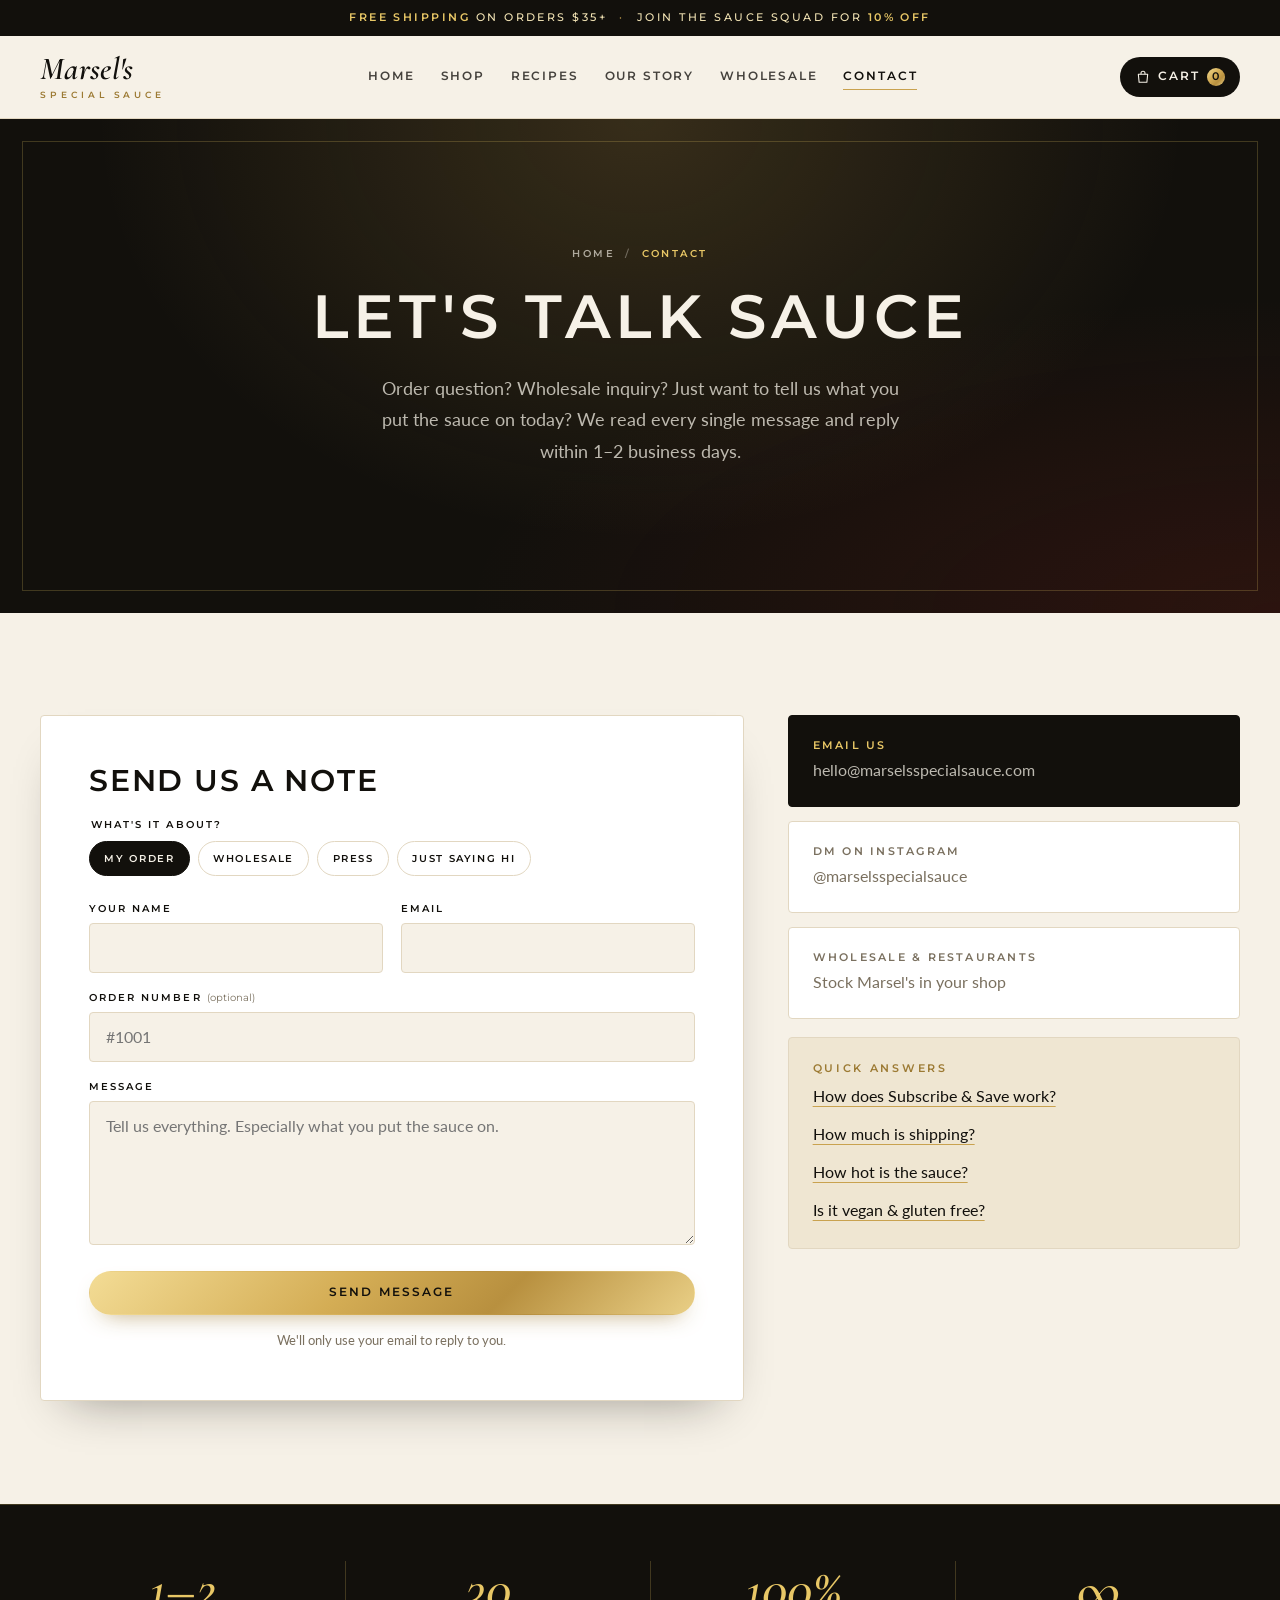
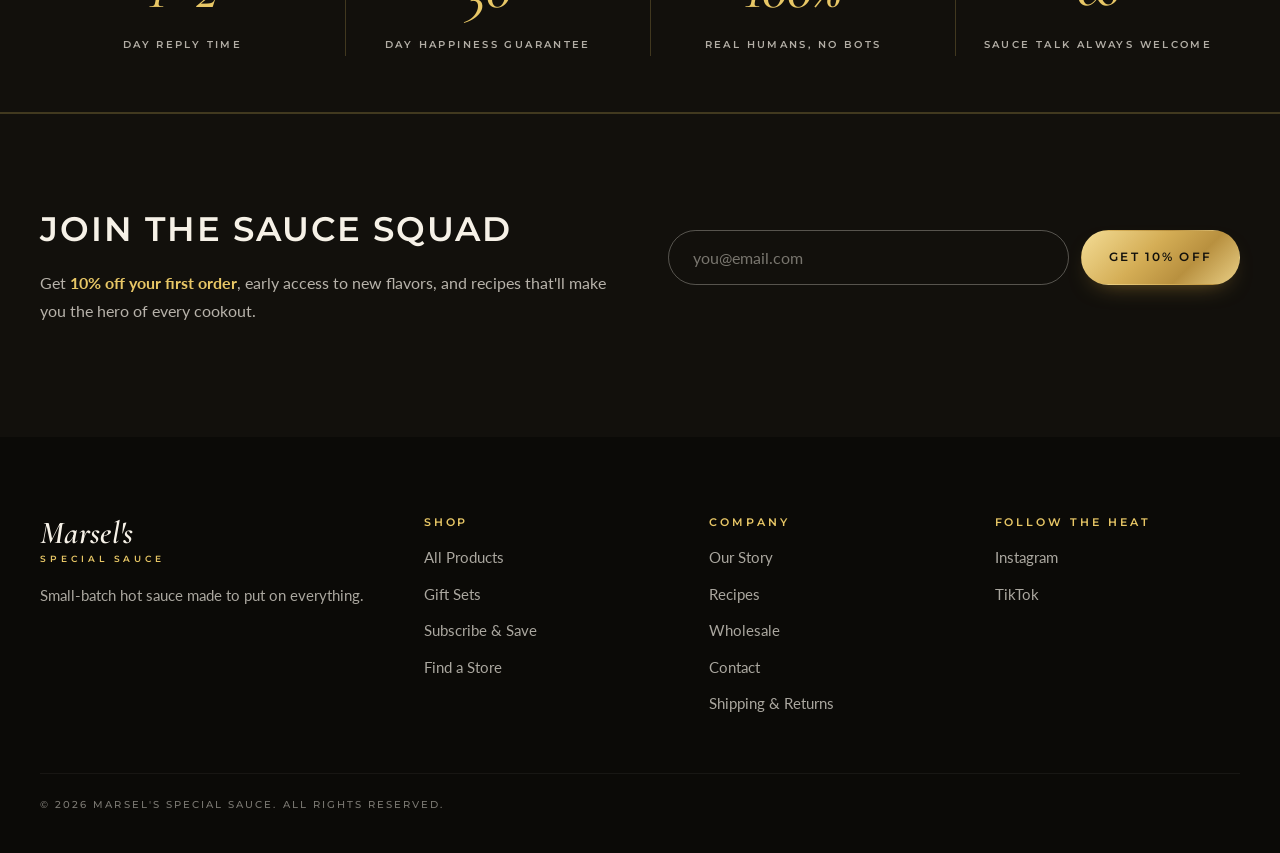
==== commit a297cddb: "Redesign storefront with a premium black-and-gold look Inspired by Toro Cigars: warm black, ivory an" ====
--- a/contact.html
+++ b/contact.html
@@ -9,7 +9,7 @@
   <meta name="description" content="Questions about an order, wholesale, press or just want to say hi? Get in touch with Marsel's Special Sauce. We reply within 1–2 business days.">
   <link rel="canonical" href="https://www.marselsspecialsauce.com/contact.html">
   <meta name="robots" content="index, follow, max-image-preview:large">
-  <meta name="theme-color" content="#c8102e">
+  <meta name="theme-color" content="#12100c">
 
   <meta property="og:type" content="website">
   <meta property="og:site_name" content="Marsel's Special Sauce">
@@ -21,13 +21,11 @@
   <meta name="twitter:title" content="Contact Marsel's Special Sauce">
   <meta name="twitter:description" content="Order questions, wholesale, press or sauce love letters.">
   <meta name="twitter:image" content="https://www.marselsspecialsauce.com/assets/og-image.jpg">
-
   <link rel="icon" href="favicon.svg" type="image/svg+xml">
   <link rel="manifest" href="site.webmanifest">
-
   <link rel="preconnect" href="https://fonts.googleapis.com">
   <link rel="preconnect" href="https://fonts.gstatic.com" crossorigin>
-  <link href="https://fonts.googleapis.com/css2?family=Bricolage+Grotesque:opsz,wght@12..96,400;12..96,600;12..96,800&family=Shrikhand&display=swap" rel="stylesheet">
+  <link href="https://fonts.googleapis.com/css2?family=Cormorant+Garamond:ital,wght@0,500;0,600;1,500;1,600&family=Lato:wght@400;700&family=Montserrat:wght@500;600;700&display=swap" rel="stylesheet">
   <link rel="stylesheet" href="styles.css">
 
   <!-- Update the email address here and in the page if you use a different one. -->
@@ -66,55 +64,72 @@
 <body>
 
   <!-- Shared illustrations (same set on every page so cart thumbnails always render).
-       Swap for real product photos when you have them. -->
+       Swap for real product photography when you have it. -->
   <svg width="0" height="0" style="position:absolute" aria-hidden="true">
     <defs>
       <linearGradient id="glass" x1="0" x2="1">
-        <stop offset="0" stop-color="#8f0a1f"/>
-        <stop offset=".45" stop-color="#e3242b"/>
-        <stop offset="1" stop-color="#7a0819"/>
+        <stop offset="0" stop-color="#3a0806"/>
+        <stop offset=".38" stop-color="#8e1c15"/>
+        <stop offset=".55" stop-color="#a6261c"/>
+        <stop offset="1" stop-color="#2b0604"/>
+      </linearGradient>
+      <linearGradient id="gold" x1="0" y1="0" x2="1" y2="1">
+        <stop offset="0" stop-color="#f3dc95"/>
+        <stop offset=".45" stop-color="#c9a24f"/>
+        <stop offset=".72" stop-color="#a9853b"/>
+        <stop offset="1" stop-color="#e9cf86"/>
       </linearGradient>
       <symbol id="bottle" viewBox="0 0 200 420">
-        <rect x="80" y="8" width="40" height="44" rx="7" fill="#1d1a17"/>
-        <rect x="80" y="40" width="40" height="6" fill="#f5b700"/>
         <path d="M87 52h26v70c0 22 37 34 37 78v190c0 14-9 22-22 22H72c-13 0-22-8-22-22V200c0-44 37-56 37-78z" fill="url(#glass)"/>
-        <rect x="58" y="222" width="84" height="132" rx="10" fill="#fff6e5"/>
-        <rect x="58" y="222" width="84" height="22" rx="10" fill="#f5b700"/>
-        <rect x="58" y="234" width="84" height="10" fill="#f5b700"/>
-        <text x="100" y="238" text-anchor="middle" font-family="Bricolage Grotesque, sans-serif" font-weight="800" font-size="9" fill="#1d1a17" letter-spacing="1">SINCE DAY 1</text>
-        <text x="100" y="278" text-anchor="middle" font-family="Shrikhand, cursive" font-size="18" fill="#c8102e">Marsel's</text>
-        <text x="100" y="298" text-anchor="middle" font-family="Bricolage Grotesque, sans-serif" font-weight="800" font-size="9" fill="#1d1a17" letter-spacing="1">SPECIAL SAUCE</text>
-        <path d="M92 314c6-4 14-3 18 2 6 8 0 24-16 26 8-6 10-14 6-20-3 4-8 4-8-8z" fill="#c8102e"/>
-        <path d="M106 312c2-4 6-6 10-5-3 1-6 3-7 6z" fill="#2f8f3a"/>
-        <path d="M66 140c-8 20-8 60-6 230" stroke="#fff" stroke-opacity=".28" stroke-width="7" stroke-linecap="round" fill="none"/>
+        <rect x="82" y="6" width="36" height="50" rx="3" fill="#15120e"/>
+        <path d="M88 12v38M94 12v38M100 12v38M106 12v38M112 12v38" stroke="#2a251e" stroke-width="1.2"/>
+        <rect x="82" y="44" width="36" height="8" fill="url(#gold)"/>
+        <rect x="86" y="62" width="28" height="16" fill="url(#gold)"/>
+        <text x="100" y="73" text-anchor="middle" font-family="Montserrat, sans-serif" font-weight="700" font-size="5" letter-spacing="1" fill="#12100c">M·S·S</text>
+        <rect x="56" y="214" width="88" height="148" rx="2" fill="#12100c"/>
+        <rect x="61" y="219" width="78" height="138" rx="1" fill="none" stroke="url(#gold)" stroke-width="1"/>
+        <text x="100" y="244" text-anchor="middle" font-family="Montserrat, sans-serif" font-weight="600" font-size="5.5" letter-spacing="2" fill="#e8c766">SMALL BATCH</text>
+        <text x="100" y="281" text-anchor="middle" font-family="Cormorant Garamond, Georgia, serif" font-style="italic" font-weight="600" font-size="25" fill="#f3e4b5">Marsel's</text>
+        <line x1="74" y1="291" x2="126" y2="291" stroke="#c9a24f" stroke-width=".8"/>
+        <text x="100" y="304" text-anchor="middle" font-family="Montserrat, sans-serif" font-weight="600" font-size="7" letter-spacing="2.2" fill="#f6f1e7">SPECIAL SAUCE</text>
+        <path d="M100 318l5 6-5 6-5-6z" fill="url(#gold)"/>
+        <path d="M78 324h14M108 324h14" stroke="#c9a24f" stroke-width=".8"/>
+        <text x="100" y="350" text-anchor="middle" font-family="Montserrat, sans-serif" font-weight="500" font-size="4.6" letter-spacing=".9" fill="#c9a24f">HOT SAUCE · 5 FL OZ</text>
+        <path d="M65 150c-7 22-8 70-7 228" stroke="#fff" stroke-opacity=".16" stroke-width="5" stroke-linecap="round" fill="none"/>
+        <path d="M139 190c3 30 3 90 2 170" stroke="#fff" stroke-opacity=".07" stroke-width="3" stroke-linecap="round" fill="none"/>
       </symbol>
       <symbol id="gift" viewBox="0 0 200 200">
-        <rect x="30" y="84" width="140" height="100" rx="8" fill="#c8102e" stroke="#1d1a17" stroke-width="5"/>
-        <rect x="20" y="62" width="160" height="32" rx="8" fill="#8f0a1f" stroke="#1d1a17" stroke-width="5"/>
-        <rect x="88" y="62" width="24" height="122" fill="#f5b700" stroke="#1d1a17" stroke-width="5"/>
-        <path d="M100 62c-30-34-62-20-48-4 8 9 30 6 48 4zM100 62c30-34 62-20 48-4-8 9-30 6-48 4z" fill="#f5b700" stroke="#1d1a17" stroke-width="5" stroke-linejoin="round"/>
-        <text x="100" y="152" text-anchor="middle" font-family="Shrikhand, cursive" font-size="22" fill="#fff6e5" transform="rotate(-6 100 150)">M</text>
+        <rect x="34" y="84" width="132" height="96" rx="2" fill="#12100c"/>
+        <rect x="26" y="64" width="148" height="26" rx="2" fill="#1d1914"/>
+        <rect x="94" y="64" width="12" height="116" fill="url(#gold)"/>
+        <path d="M100 64c-18-26-46-20-38-6 6 10 24 8 38 6zM100 64c18-26 46-20 38-6-6 10-24 8-38 6z" fill="none" stroke="url(#gold)" stroke-width="4"/>
+        <text x="64" y="146" text-anchor="middle" font-family="Cormorant Garamond, Georgia, serif" font-style="italic" font-weight="600" font-size="30" fill="#e8c766">M</text>
       </symbol>
       <symbol id="tee" viewBox="0 0 200 200">
-        <path d="M62 24l24-8c4 12 24 12 28 0l24 8 44 34-20 32-18-12v104H56V78L38 90 18 58z" fill="#1d1a17" stroke="#1d1a17" stroke-width="4" stroke-linejoin="round"/>
-        <text x="100" y="100" text-anchor="middle" font-family="Shrikhand, cursive" font-size="22" fill="#f5b700">Sauce</text>
-        <text x="100" y="124" text-anchor="middle" font-family="Shrikhand, cursive" font-size="22" fill="#f5b700">Boss</text>
-        <path d="M92 138c6-4 14-3 18 2 6 8 0 24-16 26 8-6 10-14 6-20-3 4-8 4-8-8z" fill="#c8102e"/>
+        <path d="M62 24l24-8c4 12 24 12 28 0l24 8 44 34-20 32-18-12v104H56V78L38 90 18 58z" fill="#12100c"/>
+        <text x="100" y="104" text-anchor="middle" font-family="Cormorant Garamond, Georgia, serif" font-style="italic" font-weight="600" font-size="24" fill="#e8c766">Marsel's</text>
+        <text x="100" y="118" text-anchor="middle" font-family="Montserrat, sans-serif" font-weight="600" font-size="6" letter-spacing="2" fill="#f6f1e7">SPECIAL SAUCE</text>
       </symbol>
       <symbol id="hat" viewBox="0 0 200 200">
-        <path d="M38 126c0-56 26-80 62-80s62 24 62 80z" fill="#c8102e" stroke="#1d1a17" stroke-width="5" stroke-linejoin="round"/>
-        <path d="M100 46v80" stroke="#1d1a17" stroke-width="3" opacity=".35"/>
-        <path d="M30 126h146c16 0 18 22 0 24-36 4-110 4-146-6-8-2-8-18 0-18z" fill="#8f0a1f" stroke="#1d1a17" stroke-width="5" stroke-linejoin="round"/>
-        <circle cx="100" cy="44" r="7" fill="#1d1a17"/>
-        <text x="72" y="108" text-anchor="middle" font-family="Shrikhand, cursive" font-size="28" fill="#fff6e5">M</text>
+        <path d="M38 126c0-56 26-80 62-80s62 24 62 80z" fill="#12100c"/>
+        <path d="M30 126h146c16 0 18 22 0 24-36 4-110 4-146-6-8-2-8-18 0-18z" fill="#1d1914"/>
+        <circle cx="100" cy="46" r="6" fill="url(#gold)"/>
+        <text x="100" y="108" text-anchor="middle" font-family="Cormorant Garamond, Georgia, serif" font-style="italic" font-weight="600" font-size="34" fill="#e8c766">M</text>
+      </symbol>
+      <symbol id="i-bag" viewBox="0 0 24 24">
+        <path d="M5 8h14l-1.2 12H6.2L5 8z" fill="none" stroke="currentColor" stroke-width="1.6" stroke-linejoin="round"/>
+        <path d="M9 8V6.5a3 3 0 0 1 6 0V8" fill="none" stroke="currentColor" stroke-width="1.6"/>
+      </symbol>
+      <symbol id="i-search" viewBox="0 0 24 24">
+        <circle cx="11" cy="11" r="6.5" fill="none" stroke="currentColor" stroke-width="1.6"/>
+        <path d="M16 16l4.5 4.5" stroke="currentColor" stroke-width="1.6" stroke-linecap="round"/>
       </symbol>
     </defs>
   </svg>
 
   <a class="skip-link" href="#main">Skip to content</a>
-
   <div class="announce" role="note">
-    🔥 <strong>Free shipping</strong> on orders $35+ &nbsp;·&nbsp; Join the Sauce Squad for <strong>10% off</strong>
+    <strong>Free shipping</strong> on orders $35+  <span class="sep">·</span>  Join the Sauce Squad for <strong>10% off</strong>
   </div>
 
   <header class="site-header">
@@ -131,7 +146,7 @@
       </ul>
       <div class="nav-actions">
         <button class="cart-btn" type="button" aria-controls="cart" aria-expanded="false" data-open-cart>
-          <span aria-hidden="true">🛒</span> <span class="cart-label">Cart</span> <span class="cart-count" data-cart-count>0</span>
+          <svg class="icon" aria-hidden="true"><use href="#i-bag"/></svg> <span class="cart-label">Cart</span> <span class="cart-count" data-cart-count>0</span>
         </button>
         <button class="menu-btn" type="button" aria-controls="site-menu" aria-expanded="false" aria-label="Open menu" data-menu-btn>
           <span></span><span></span><span></span>
@@ -157,7 +172,6 @@
         </div>
         <div class="contact-hero-art" aria-hidden="true">
           <div class="burst burst-sm"></div>
-          <span class="mail-emoji">💌</span>
         </div>
       </div>
     </section>
@@ -174,13 +188,12 @@
           <fieldset class="topic-pick">
             <legend>What's it about?</legend>
             <div class="topic-chips">
-              <label><input type="radio" name="topic" value="order" checked> 📦 My order</label>
-              <label><input type="radio" name="topic" value="wholesale"> 🍽️ Wholesale</label>
-              <label><input type="radio" name="topic" value="press"> 📰 Press</label>
-              <label><input type="radio" name="topic" value="hi"> 👋 Just saying hi</label>
+              <label><input type="radio" name="topic" value="order" checked> My order</label>
+              <label><input type="radio" name="topic" value="wholesale"> Wholesale</label>
+              <label><input type="radio" name="topic" value="press"> Press</label>
+              <label><input type="radio" name="topic" value="hi"> Just saying hi</label>
             </div>
           </fieldset>
-
           <div class="field-row">
             <div class="field">
               <label for="c-name">Your name</label>
@@ -193,29 +206,25 @@
               <p class="field-error" data-error-for="email"></p>
             </div>
           </div>
-
           <div class="field" data-show-for="order">
             <label for="c-order">Order number <span class="optional">(optional)</span></label>
             <input id="c-order" name="order" type="text" inputmode="numeric" placeholder="#1001">
           </div>
-
           <div class="field" data-show-for="wholesale" hidden>
             <label for="c-business">Business name</label>
             <input id="c-business" name="business" type="text" autocomplete="organization">
           </div>
-
           <div class="field">
             <label for="c-message">Message</label>
             <textarea id="c-message" name="message" rows="6" required data-msg="Give us a few more words to work with." placeholder="Tell us everything. Especially what you put the sauce on."></textarea>
             <p class="field-error" data-error-for="message"></p>
           </div>
 
-          <button class="btn btn-primary btn-block" type="submit">Send message 🌶️</button>
+          <button class="btn btn-primary btn-block" type="submit">Send message</button>
           <p class="fine center">We'll only use your email to reply to you.</p>
         </form>
-
         <div class="contact-success" data-contact-success hidden tabindex="-1">
-          <span class="success-emoji" aria-hidden="true">🔥</span>
+          <span class="success-mark" aria-hidden="true"></span>
           <h2>Message received!</h2>
           <p>Thanks for reaching out. Marsel (or someone equally saucy) will get back to you within 1–2 business days.</p>
           <div class="btn-row">
@@ -226,18 +235,14 @@
 
         <aside class="contact-side" aria-label="Other ways to reach us">
           <a class="contact-card tile-yellow" href="mailto:hello@marselsspecialsauce.com">
-            <span class="cc-emoji" aria-hidden="true">✉️</span>
             <span><strong>Email us</strong>hello@marselsspecialsauce.com</span>
           </a>
           <a class="contact-card tile-red" href="https://www.instagram.com/marselsspecialsauce" rel="noopener">
-            <span class="cc-emoji" aria-hidden="true">📸</span>
             <span><strong>DM on Instagram</strong>@marselsspecialsauce</span>
           </a>
           <a class="contact-card tile-cream" href="wholesale.html">
-            <span class="cc-emoji" aria-hidden="true">🍽️</span>
             <span><strong>Wholesale &amp; restaurants</strong>Stock Marsel's in your shop</span>
           </a>
-
           <div class="quick-help">
             <h3>Quick answers</h3>
             <ul>
@@ -257,7 +262,7 @@
         <div><strong>1–2</strong><span>day reply time</span></div>
         <div><strong>30</strong><span>day happiness guarantee</span></div>
         <div><strong>100%</strong><span>real humans, no bots</span></div>
-        <div><strong>🌶️</strong><span>sauce talk always welcome</span></div>
+        <div><strong>∞</strong><span>sauce talk always welcome</span></div>
       </div>
     </div>
 
@@ -265,7 +270,7 @@
     <section class="squad" aria-labelledby="squad-title">
       <div class="wrap squad-inner">
         <div>
-          <h2 id="squad-title">Join the Sauce Squad 🌶️</h2>
+          <h2 id="squad-title">Join the Sauce Squad</h2>
           <p>Get <strong>10% off your first order</strong>, early access to new flavors, and recipes that'll make you the hero of every cookout.</p>
         </div>
         <form class="squad-form" data-signup novalidate>
@@ -336,7 +341,6 @@
       <p class="fine center">Taxes &amp; shipping calculated at checkout</p>
     </div>
   </aside>
-
   <div class="toast" role="status" aria-live="polite" data-toast></div>
 
   <script src="main.js" defer></script>
--- a/styles.css
+++ b/styles.css
@@ -1,758 +1,818 @@
+/* =========================================================
+   Marsel's Special Sauce — premium storefront styles
+   Warm black, ivory & gold. Montserrat for structure,
+   Cormorant Garamond for accents, Lato for reading.
+   ========================================================= */
 :root {
-  --red: #c8102e;
-  --red-deep: #8f0a1f;
-  --yellow: #f5b700;
-  --cream: #fff6e5;
-  --cream-2: #ffe9c2;
-  --ink: #1d1a17;
-  --ink-soft: #4a423b;
-  --green: #2f8f3a;
-  --radius: 18px;
-  --shadow: 6px 6px 0 var(--ink);
-  --display: "Shrikhand", "Cooper Black", Georgia, serif;
-  --sans: "Bricolage Grotesque", system-ui, -apple-system, "Segoe UI", sans-serif;
+  --ink: #12100c;
+  --ink-2: #1b1813;
+  --ink-3: #26211a;
+  --ivory: #f6f1e7;
+  --parch: #efe6d2;
+  --white: #fff;
+  --gold: #c9a24f;
+  --gold-dk: #9c7a33;
+  --gold-lt: #e8c766;
+  --gold-pale: #f3e4b5;
+  --gold-grad: linear-gradient(135deg, #f3dc95 0%, #d4ad55 42%, #b8903f 68%, #e9cf86 100%);
+  --red: #b3261e;
+  --oxblood: #4a110d;
+  --olive: #2b3123;
+  --taupe: #7a705f;
+  --line: #e2d7c1;
+  --line-dark: rgba(232, 199, 102, .22);
+  --radius: 4px;
+  --shadow-soft: 0 24px 48px -28px rgba(18, 16, 12, .45);
+  --head: "Montserrat", "Helvetica Neue", Arial, sans-serif;
+  --serif: "Cormorant Garamond", Georgia, "Times New Roman", serif;
+  --sans: "Lato", system-ui, -apple-system, "Segoe UI", sans-serif;
 }
 
 *, *::before, *::after { box-sizing: border-box; }
-html { scroll-behavior: smooth; scroll-padding-top: 80px; }
+html { scroll-behavior: smooth; scroll-padding-top: 90px; }
 body {
   margin: 0;
   font-family: var(--sans);
-  font-size: 1.0625rem;
-  line-height: 1.6;
+  font-size: 1rem;
+  line-height: 1.75;
   color: var(--ink);
-  background: var(--cream);
+  background: var(--ivory);
   -webkit-font-smoothing: antialiased;
   overflow-x: hidden;
 }
 img, svg { display: block; max-width: 100%; }
 a { color: inherit; }
-h1, h2, h3 { line-height: 1.1; margin: 0 0 .5em; }
-h2 { font-family: var(--display); font-weight: 400; font-size: clamp(2rem, 5vw, 3.25rem); }
-h3 { font-weight: 800; font-size: 1.3rem; }
+h1, h2, h3, h4 { font-family: var(--head); font-weight: 600; text-transform: uppercase; line-height: 1.15; margin: 0 0 .6em; }
+h2 { font-size: clamp(1.7rem, 3.4vw, 2.6rem); letter-spacing: .06em; }
+h3 { font-size: .98rem; letter-spacing: .1em; }
+h2 em { font-family: var(--serif); font-style: italic; font-weight: 500; text-transform: none; letter-spacing: 0; color: var(--gold-dk); font-size: 1.15em; }
 p { margin: 0 0 1em; }
 
-.wrap { width: min(1180px, 100% - 32px); margin-inline: auto; }
-.narrow { width: min(760px, 100% - 32px); }
+.wrap { width: min(1200px, 100% - 40px); margin-inline: auto; }
+.narrow { width: min(820px, 100% - 40px); }
 .center { text-align: center; }
+h2.center::after { content: ""; display: block; width: 56px; height: 1px; background: var(--gold); margin: .7em auto 0; }
 .sr-only { position: absolute; width: 1px; height: 1px; overflow: hidden; clip: rect(0 0 0 0); white-space: nowrap; }
-.skip-link { position: absolute; left: -999px; top: 8px; background: var(--ink); color: #fff; padding: 8px 14px; z-index: 100; border-radius: 8px; }
+.skip-link { position: absolute; left: -999px; top: 8px; background: var(--ink); color: var(--ivory); padding: 8px 14px; z-index: 100; }
 .skip-link:focus { left: 8px; }
-.eyebrow { font-weight: 800; text-transform: uppercase; letter-spacing: .12em; font-size: .8rem; color: var(--red); margin-bottom: .75em; }
-.section-lede { max-width: 620px; margin: 0 auto 2.5rem; color: var(--ink-soft); font-size: 1.15rem; }
-.fine { font-size: .85rem; color: var(--ink-soft); }
+.eyebrow {
+  font-family: var(--head); font-weight: 600; text-transform: uppercase; letter-spacing: .32em;
+  font-size: .72rem; color: var(--gold-dk); margin-bottom: 1.1em;
+}
+.eyebrow.center::before, .eyebrow.center::after { content: ""; display: inline-block; width: 28px; height: 1px; background: currentColor; vertical-align: middle; margin: 0 14px; opacity: .7; }
+.section-lede { max-width: 620px; margin: 0 auto 3rem; color: var(--taupe); font-size: 1.08rem; }
+.fine { font-size: .84rem; color: var(--taupe); }
+.optional { font-weight: 400; color: var(--taupe); text-transform: none; letter-spacing: 0; }
+.sep { color: var(--gold); margin: 0 .6em; }
 
 /* ---------- Buttons ---------- */
 .btn {
-  display: inline-flex; align-items: center; justify-content: center; gap: .4em;
-  font: 800 1.05rem/1 var(--sans);
-  padding: 1em 1.6em;
-  border-radius: 999px;
-  border: 3px solid var(--ink);
-  text-decoration: none;
-  cursor: pointer;
-  transition: transform .15s ease, box-shadow .15s ease, background .15s;
-  box-shadow: 4px 4px 0 var(--ink);
-}
-.btn:hover { transform: translate(-2px, -2px); box-shadow: 6px 6px 0 var(--ink); }
-.btn:active { transform: translate(2px, 2px); box-shadow: 1px 1px 0 var(--ink); }
-.btn:focus-visible, button:focus-visible, a:focus-visible, input:focus-visible { outline: 3px solid var(--yellow); outline-offset: 3px; }
-.btn-primary { background: var(--red); color: #fff; }
-.btn-primary:hover { background: #e01535; }
-.btn-ghost { background: transparent; color: var(--ink); }
-.btn-dark { background: var(--ink); color: var(--cream); box-shadow: 4px 4px 0 var(--red); }
-.btn-yellow { background: var(--yellow); color: var(--ink); }
+  position: relative; overflow: hidden;
+  display: inline-flex; align-items: center; justify-content: center; gap: .5em;
+  font: 600 .74rem/1 var(--head); text-transform: uppercase; letter-spacing: .18em;
+  padding: 1.25em 2.3em; border-radius: 999px; border: 1px solid transparent;
+  text-decoration: none; cursor: pointer; white-space: nowrap;
+  transition: background .25s, color .25s, border-color .25s, transform .25s, box-shadow .25s;
+}
+.btn:focus-visible, button:focus-visible, a:focus-visible, input:focus-visible, select:focus-visible, summary:focus-visible { outline: 2px solid var(--gold); outline-offset: 3px; }
+.btn-primary, .btn-yellow { background: var(--gold-grad); color: var(--ink); box-shadow: 0 10px 24px -14px rgba(156, 122, 51, .9); }
+.btn-primary::after, .btn-yellow::after {
+  content: ""; position: absolute; inset: 0;
+  background: linear-gradient(100deg, transparent 35%, rgba(255,255,255,.55) 50%, transparent 65%);
+  transform: translateX(-120%); transition: transform .7s ease;
+}
+.btn-primary:hover::after, .btn-yellow:hover::after { transform: translateX(120%); }
+.btn-primary:hover, .btn-yellow:hover { transform: translateY(-1px); box-shadow: 0 16px 30px -16px rgba(156, 122, 51, 1); }
+.btn-ghost { background: transparent; color: var(--ink); border-color: rgba(18,16,12,.35); }
+.btn-ghost:hover { background: var(--ink); color: var(--ivory); border-color: var(--ink); }
+.btn-dark { background: var(--ink); color: var(--ivory); }
+.btn-dark:hover { background: var(--ink-3); color: var(--gold-lt); }
 .btn-block { width: 100%; }
+.btn-sm { padding: .95em 1.5em; font-size: .68rem; }
+.btn-row { display: flex; flex-wrap: wrap; gap: 14px; }
+.section-cta { display: flex; justify-content: center; margin-top: 48px; }
+
+/* light text on dark sections */
+.hero .btn-ghost, .page-hero .btn-ghost, .heat .btn-ghost, .process .btn-ghost, .why .btn-ghost, .subscribe .btn-ghost {
+  color: var(--ivory); border-color: rgba(246,241,231,.4);
+}
+.hero .btn-ghost:hover, .page-hero .btn-ghost:hover, .heat .btn-ghost:hover, .process .btn-ghost:hover, .why .btn-ghost:hover {
+  background: var(--ivory); color: var(--ink); border-color: var(--ivory);
+}
 
 /* ---------- Announcement + header ---------- */
-.announce { background: var(--ink); color: var(--cream); text-align: center; font-size: .9rem; padding: .55em 16px; }
+.announce {
+  background: var(--ink); color: var(--gold-pale); text-align: center;
+  font: 500 .7rem/1.4 var(--head); text-transform: uppercase; letter-spacing: .22em; padding: .9em 20px;
+}
+.announce strong { color: var(--gold-lt); font-weight: 600; }
 .site-header {
   position: sticky; top: 0; z-index: 40;
-  background: rgba(255, 246, 229, .92);
-  backdrop-filter: blur(10px);
-  border-bottom: 3px solid var(--ink);
-}
-.nav { display: flex; align-items: center; justify-content: space-between; gap: 16px; height: 70px; }
-.logo { font-family: var(--display); font-size: 1.75rem; color: var(--red); text-decoration: none; line-height: .9; display: flex; flex-direction: column; }
-.logo span { font: 800 .62rem/1 var(--sans); letter-spacing: .28em; text-transform: uppercase; color: var(--ink); margin-top: 4px; }
-.logo-light { color: var(--yellow); }
-.logo-light span { color: var(--cream); }
-.nav-links { display: flex; gap: 6px; list-style: none; margin: 0; padding: 0; }
+  background: rgba(246, 241, 231, .95);
+  backdrop-filter: blur(12px);
+  border-bottom: 1px solid var(--line);
+}
+.nav { display: flex; align-items: center; justify-content: space-between; gap: 20px; height: 82px; }
+.logo { display: flex; flex-direction: column; align-items: flex-start; text-decoration: none; line-height: 1; }
+.logo { font-family: var(--serif); font-style: italic; font-weight: 600; font-size: 2rem; color: var(--ink); letter-spacing: .01em; }
+.logo span { font: 600 .56rem/1 var(--head); font-style: normal; letter-spacing: .44em; text-transform: uppercase; color: var(--gold-dk); margin-top: 6px; }
+.logo-light { color: var(--ivory); }
+.logo-light span { color: var(--gold-lt); }
+.nav-links { display: flex; gap: 4px; list-style: none; margin: 0; padding: 0; }
 .nav-btn {
-  display: inline-block; text-decoration: none; font-weight: 700; font-size: .98rem;
-  padding: .5em 1em; border-radius: 999px; border: 2px solid transparent;
-  transition: background .15s, border-color .15s, transform .15s;
-}
-.nav-btn:hover { border-color: var(--ink); background: #fff; transform: translateY(-2px); }
-.nav-btn[aria-current="page"] { background: var(--ink); color: var(--cream); }
+  position: relative; display: inline-block; text-decoration: none;
+  font: 600 .72rem/1 var(--head); text-transform: uppercase; letter-spacing: .16em;
+  color: rgba(18,16,12,.78); padding: 1em .95em;
+  transition: color .2s;
+}
+.nav-btn::after { content: ""; position: absolute; left: .95em; right: .95em; bottom: .35em; height: 1px; background: var(--gold); transform: scaleX(0); transform-origin: left; transition: transform .3s; }
+.nav-btn:hover { color: var(--ink); }
+.nav-btn:hover::after, .nav-btn[aria-current="page"]::after { transform: scaleX(1); }
+.nav-btn[aria-current="page"] { color: var(--ink); }
 .nav-actions { display: flex; align-items: center; gap: 10px; }
+.cart-btn {
+  display: flex; align-items: center; gap: .6em; cursor: pointer;
+  font: 600 .72rem/1 var(--head); text-transform: uppercase; letter-spacing: .16em;
+  background: var(--ink); color: var(--ivory); border: 0; border-radius: 999px; padding: .95em 1.3em;
+  transition: background .2s;
+}
+.cart-btn:hover { background: var(--ink-3); }
+.cart-btn .icon { width: 16px; height: 16px; }
+.cart-count { background: var(--gold-grad); color: var(--ink); min-width: 1.75em; height: 1.75em; border-radius: 999px; display: inline-grid; place-items: center; font-size: .66rem; letter-spacing: 0; }
+.cart-count.bump { animation: bump .45s ease; }
+@keyframes bump { 50% { transform: scale(1.35); } }
 .menu-btn {
-  display: none; width: 46px; height: 46px; border-radius: 50%; border: 3px solid var(--ink);
-  background: #fff; cursor: pointer; flex-direction: column; justify-content: center; align-items: center; gap: 4px;
-  box-shadow: 3px 3px 0 var(--ink);
-}
-.menu-btn span { display: block; width: 18px; height: 3px; background: var(--ink); border-radius: 2px; transition: transform .2s, opacity .2s; }
-.menu-btn[aria-expanded="true"] span:nth-child(1) { transform: translateY(7px) rotate(45deg); }
+  display: none; width: 44px; height: 44px; border-radius: 50%; border: 1px solid rgba(18,16,12,.3);
+  background: transparent; cursor: pointer; flex-direction: column; justify-content: center; align-items: center; gap: 5px;
+}
+.menu-btn span { display: block; width: 18px; height: 1.5px; background: var(--ink); transition: transform .25s, opacity .25s; }
+.menu-btn[aria-expanded="true"] span:nth-child(1) { transform: translateY(6.5px) rotate(45deg); }
 .menu-btn[aria-expanded="true"] span:nth-child(2) { opacity: 0; }
-.menu-btn[aria-expanded="true"] span:nth-child(3) { transform: translateY(-7px) rotate(-45deg); }
-.cart-btn {
-  font: 800 1rem var(--sans); background: var(--yellow); color: var(--ink);
-  border: 3px solid var(--ink); border-radius: 999px; padding: .55em 1.1em; cursor: pointer;
-  display: flex; align-items: center; gap: .45em; box-shadow: 3px 3px 0 var(--ink);
-}
-.cart-count { background: var(--red); color: #fff; min-width: 1.6em; height: 1.6em; border-radius: 999px; display: inline-grid; place-items: center; font-size: .8rem; }
-.cart-count.bump { animation: bump .4s ease; }
-@keyframes bump { 50% { transform: scale(1.5); } }
-
-/* ---------- Hero ---------- */
+.menu-btn[aria-expanded="true"] span:nth-child(3) { transform: translateY(-6.5px) rotate(-45deg); }
+
+/* ---------- Home hero ---------- */
 .hero {
-  position: relative; overflow: hidden;
-  padding: clamp(48px, 8vw, 96px) 0 clamp(64px, 9vw, 110px);
+  position: relative; overflow: hidden; color: var(--ivory);
+  padding: clamp(64px, 9vw, 120px) 0 clamp(72px, 10vw, 130px);
   background:
-    radial-gradient(circle at 85% 40%, rgba(245,183,0,.35), transparent 45%),
-    radial-gradient(circle at 10% 90%, rgba(200,16,46,.12), transparent 40%),
-    var(--cream);
-}
-.hero-grid { display: grid; grid-template-columns: 1.15fr .85fr; align-items: center; gap: 40px; }
-.hero h1 { font-family: var(--display); font-weight: 400; color: var(--red); font-size: clamp(2.6rem, 7vw, 5.2rem); letter-spacing: -.01em; }
-.h1-sub { display: block; color: var(--ink); font-size: .58em; margin-top: .2em; }
-.swap { color: var(--red); display: inline-block; border-bottom: 6px solid var(--yellow); transition: opacity .25s, transform .25s; }
-.swap.out { opacity: 0; transform: translateY(-12px); }
-.lede { font-size: 1.25rem; max-width: 540px; color: var(--ink-soft); }
-.hero-ctas { display: flex; flex-wrap: wrap; gap: 14px; margin: 28px 0 24px; }
-.trust { display: flex; flex-wrap: wrap; gap: 10px 22px; list-style: none; padding: 0; margin: 0; font-weight: 600; font-size: .95rem; }
-
-.hero-art { position: relative; display: grid; place-items: center; min-height: 460px; }
-.burst {
-  position: absolute; width: 420px; height: 420px; max-width: 95vw; max-height: 95vw;
-  background: var(--yellow);
-  clip-path: polygon(50% 0, 61% 18%, 82% 7%, 80% 30%, 100% 35%, 85% 52%, 100% 68%, 78% 72%, 82% 94%, 61% 84%, 50% 100%, 39% 84%, 18% 94%, 22% 72%, 0 68%, 15% 52%, 0 35%, 20% 30%, 18% 7%, 39% 18%);
-  animation: spin 40s linear infinite;
-}
-@keyframes spin { to { transform: rotate(360deg); } }
-.hero-bottle { position: relative; width: 210px; filter: drop-shadow(10px 14px 0 rgba(29,26,23,.85)); animation: wobble 5s ease-in-out infinite; transform-origin: 50% 90%; cursor: grab; }
-@keyframes wobble { 0%,100% { transform: rotate(-4deg); } 50% { transform: rotate(4deg) translateY(-8px); } }
-.hero-bottle.shake { animation: shake .6s ease; }
-@keyframes shake { 20% { transform: rotate(-18deg); } 40% { transform: rotate(16deg); } 60% { transform: rotate(-10deg); } 80% { transform: rotate(6deg); } }
-.sticker {
-  position: absolute; font-weight: 800; text-align: center; line-height: 1.1; font-size: .95rem;
-  width: 96px; height: 96px; border-radius: 50%; display: grid; place-items: center;
-  border: 3px solid var(--ink); box-shadow: 3px 3px 0 var(--ink);
-}
-.sticker-a { background: var(--red); color: #fff; top: 12%; right: 6%; transform: rotate(12deg); }
-.sticker-b { background: var(--cream); bottom: 14%; left: 6%; transform: rotate(-10deg); }
+    radial-gradient(ellipse at 74% 46%, rgba(201,162,79,.22), transparent 52%),
+    radial-gradient(ellipse at 8% 100%, rgba(179,38,30,.22), transparent 50%),
+    var(--ink);
+}
+.hero::before { content: ""; position: absolute; inset: 22px; border: 1px solid var(--line-dark); pointer-events: none; }
+.hero-grid { display: grid; grid-template-columns: 1.15fr .85fr; align-items: center; gap: 48px; position: relative; }
+.hero .eyebrow { color: var(--gold-lt); }
+.hero h1 { font-size: clamp(2.5rem, 5.6vw, 4.6rem); letter-spacing: .05em; line-height: 1.04; color: var(--ivory); }
+.h1-sub { display: block; font-family: var(--serif); font-style: italic; font-weight: 500; text-transform: none; letter-spacing: 0; font-size: .58em; color: rgba(246,241,231,.86); margin-top: .35em; }
+.swap { color: var(--gold-lt); display: inline-block; border-bottom: 1px solid var(--gold); transition: opacity .3s, transform .3s; }
+.swap.out { opacity: 0; transform: translateY(-10px); }
+.lede { font-size: 1.12rem; max-width: 540px; color: rgba(246,241,231,.74); }
+.hero-ctas { display: flex; flex-wrap: wrap; gap: 14px; margin: 34px 0 30px; }
+.trust { display: flex; flex-wrap: wrap; gap: 10px 0; list-style: none; padding: 0; margin: 0; font: 600 .68rem/1.4 var(--head); text-transform: uppercase; letter-spacing: .2em; color: var(--gold-pale); }
+.trust li + li::before { content: ""; display: inline-block; width: 5px; height: 5px; background: var(--gold); transform: rotate(45deg); margin: 0 16px 2px; }
+
+.hero-art { position: relative; display: grid; place-items: center; min-height: 500px; }
+.hero-art::before { content: ""; position: absolute; width: 420px; height: 420px; max-width: 90vw; max-height: 90vw; border-radius: 50%; background: radial-gradient(circle, rgba(232,199,102,.28), rgba(232,199,102,0) 68%); }
+.hero-art::after { content: ""; position: absolute; width: 380px; height: 380px; max-width: 82vw; max-height: 82vw; border-radius: 50%; border: 1px solid var(--line-dark); }
+.burst, .sticker { display: none; }
+.hero-bottle { position: relative; z-index: 1; width: 220px; filter: drop-shadow(0 40px 40px rgba(0,0,0,.55)); animation: float 7s ease-in-out infinite; cursor: pointer; }
+@keyframes float { 50% { transform: translateY(-10px); } }
+.hero-bottle.shake { animation: tilt .7s ease; }
+@keyframes tilt { 25% { transform: rotate(-5deg); } 60% { transform: rotate(4deg); } 85% { transform: rotate(-1deg); } }
 
 /* ---------- Marquee ---------- */
-.marquee { background: var(--red); color: var(--cream); border-block: 3px solid var(--ink); overflow: hidden; transform: rotate(-1.5deg); margin: -18px -10px 0; position: relative; z-index: 2; }
-.marquee-track { display: flex; width: max-content; animation: marquee 30s linear infinite; }
-.marquee span { font-family: var(--display); font-size: 1.6rem; padding: .45em 0; white-space: nowrap; }
+.marquee { background: var(--ink-2); color: var(--gold-pale); border-top: 1px solid var(--line-dark); overflow: hidden; }
+.marquee-track { display: flex; width: max-content; animation: marquee 45s linear infinite; }
+.marquee span { font: 600 .72rem/1 var(--head); text-transform: uppercase; letter-spacing: .34em; padding: 1.6em 0; white-space: nowrap; }
 @keyframes marquee { to { transform: translateX(-50%); } }
 
-/* ---------- Shop ---------- */
-.shop { padding: clamp(72px, 10vw, 120px) 0; }
+/* ---------- Product cards ---------- */
+.shop { padding: clamp(80px, 10vw, 128px) 0; }
 .products { display: grid; grid-template-columns: repeat(3, 1fr); gap: 28px; align-items: stretch; }
 .product {
-  position: relative; background: #fff; border: 3px solid var(--ink); border-radius: var(--radius);
-  padding: 24px; box-shadow: var(--shadow); display: flex; flex-direction: column;
-  transition: transform .2s;
-}
-.product:hover { transform: translateY(-6px) rotate(-.5deg); }
-.product.featured { background: var(--cream-2); }
-.product-art { height: 220px; display: flex; align-items: flex-end; justify-content: center; background: var(--cream); border-radius: 12px; margin-bottom: 18px; padding: 18px 0 10px; }
-.product.featured .product-art { background: #fff; }
-.product-art svg { height: 100%; width: auto; }
-.product-art.multi svg { height: 88%; margin-inline: -14px; }
+  position: relative; background: var(--white); border: 1px solid var(--line); border-radius: var(--radius);
+  padding: 22px 22px 26px; display: flex; flex-direction: column;
+  transition: transform .35s ease, box-shadow .35s ease, border-color .35s;
+}
+.product:hover { transform: translateY(-4px); box-shadow: var(--shadow-soft); border-color: #d6c7a6; }
+.product.featured { border-color: var(--gold); }
+.product-art {
+  height: 250px; display: flex; align-items: flex-end; justify-content: center; margin-bottom: 22px; padding: 22px 0 14px;
+  background: radial-gradient(ellipse at 50% 70%, #fff 0, var(--parch) 70%); border-radius: 2px;
+}
+.product-art svg { height: 100%; width: auto; filter: drop-shadow(0 18px 16px rgba(18,16,12,.25)); }
+.product-art.multi svg { height: 86%; margin-inline: -12px; }
 .product-art.multi svg:nth-child(2) { height: 100%; position: relative; z-index: 1; }
-.product-art.six svg { height: 76%; margin-inline: -18px; }
-.product-art.six svg:nth-child(2), .product-art.six svg:nth-child(3) { height: 92%; z-index: 1; position: relative; }
-.product-meta { font-weight: 800; color: var(--red); margin-bottom: .4em; }
-.product-desc { color: var(--ink-soft); flex: 1; }
-.ribbon { position: absolute; top: -14px; right: 18px; background: var(--red); color: #fff; font-weight: 800; font-size: .8rem; padding: .35em .9em; border-radius: 999px; border: 3px solid var(--ink); text-transform: uppercase; letter-spacing: .06em; z-index: 2; }
-.ribbon-alt { background: var(--green); }
-.buy-type { border: 0; padding: 0; margin: 0 0 16px; display: grid; gap: 8px; }
-.buy-type label { display: flex; align-items: center; gap: 10px; border: 2px solid #e4d7bf; border-radius: 12px; padding: 10px 12px; cursor: pointer; font-weight: 600; font-size: .95rem; background: #fff; }
-.buy-type label:has(input:checked) { border-color: var(--ink); background: var(--cream); }
-.buy-type b { margin-left: auto; }
-.buy-type input { accent-color: var(--red); width: 18px; height: 18px; }
-.guarantees { list-style: none; padding: 0; margin: 48px 0 0; display: grid; grid-template-columns: repeat(3, 1fr); gap: 20px; text-align: center; color: var(--ink-soft); }
-.guarantees strong { display: block; color: var(--ink); }
+.product-art.six svg { height: 74%; margin-inline: -16px; }
+.product-art.six svg:nth-child(2), .product-art.six svg:nth-child(3) { height: 90%; z-index: 1; position: relative; }
+.art-square svg { height: 88%; }
+.product h3 { font-size: .95rem; letter-spacing: .14em; margin-bottom: .4em; }
+.product-meta { font: 600 .66rem/1.5 var(--head); text-transform: uppercase; letter-spacing: .18em; color: var(--gold-dk); margin-bottom: .9em; }
+.product-desc { color: var(--taupe); flex: 1; font-size: .95rem; }
+.ribbon {
+  position: absolute; top: 34px; left: 34px; z-index: 2;
+  font: 600 .6rem/1 var(--head); text-transform: uppercase; letter-spacing: .22em;
+  background: var(--ink); color: var(--gold-lt); padding: .8em 1.2em; border-radius: 999px;
+}
+.ribbon-alt { background: var(--oxblood); color: var(--gold-pale); }
+.ribbon-yellow { background: var(--gold-grad); color: var(--ink); }
+.buy-type { border: 0; padding: 0; margin: 0 0 18px; display: grid; gap: 8px; }
+.buy-type label { display: flex; align-items: center; gap: 12px; border: 1px solid var(--line); border-radius: var(--radius); padding: 12px 14px; cursor: pointer; font-size: .9rem; background: var(--white); transition: border-color .2s, background .2s; }
+.buy-type label:has(input:checked) { border-color: var(--gold); background: var(--ivory); }
+.buy-type b, .price-line b, .variant b { margin-left: auto; font: 600 .9rem var(--head); letter-spacing: .04em; }
+.buy-type input { accent-color: var(--gold-dk); width: 16px; height: 16px; }
+.price-line, .variant { display: flex; align-items: center; gap: 10px; border: 1px solid var(--line); background: var(--ivory); border-radius: var(--radius); padding: 12px 14px; margin: 0 0 18px; font-size: .9rem; }
+.variant label { font: 600 .66rem var(--head); text-transform: uppercase; letter-spacing: .16em; }
+.guarantees { list-style: none; padding: 40px 0 0; margin: 56px 0 0; display: grid; grid-template-columns: repeat(3, 1fr); gap: 24px; text-align: center; color: var(--taupe); border-top: 1px solid var(--line); font-size: .95rem; }
+.guarantees strong { display: block; font: 600 .74rem/1.6 var(--head); text-transform: uppercase; letter-spacing: .18em; color: var(--ink); margin-bottom: 4px; }
 
 /* ---------- Heat ---------- */
-.heat { background: var(--ink); color: var(--cream); padding: clamp(72px, 10vw, 120px) 0; }
-.heat h2 { color: var(--yellow); }
-.heat .eyebrow { color: var(--yellow); }
-.heat-grid { display: grid; grid-template-columns: 1.1fr .9fr; gap: 56px; align-items: center; }
-.meter { margin: 28px 0 40px; }
-.meter-fill { height: 26px; border-radius: 999px; border: 3px solid var(--cream); position: relative; overflow: hidden; background: #2d2925; }
-.meter-fill::before { content: ""; position: absolute; inset: 0; width: var(--fill, 0%); background: linear-gradient(90deg, var(--green), var(--yellow), var(--red)); transition: width 1.6s cubic-bezier(.2,.8,.2,1); border-radius: 999px; }
-.meter-labels { display: flex; justify-content: space-between; font-size: .8rem; font-weight: 600; margin-top: 6px; opacity: .8; }
-.ingredients-title { color: var(--yellow); }
-.ingredients { list-style: none; padding: 0; margin: 0 0 16px; display: grid; grid-template-columns: 1fr 1fr; gap: 8px 20px; }
-.ingredients li::before { content: "🌶️ "; }
-.heat .fine { color: #c9bca9; }
-.brave-card { background: var(--red); border: 3px solid var(--cream); border-radius: var(--radius); padding: 32px; box-shadow: 8px 8px 0 var(--yellow); text-align: center; }
-.brave-card h3 { font-family: var(--display); font-weight: 400; font-size: 1.8rem; }
-input[type="range"] { width: 100%; accent-color: var(--yellow); height: 32px; cursor: pointer; }
-.brave-peppers { font-size: 2.2rem; min-height: 1.4em; letter-spacing: .1em; margin: 12px 0 4px; }
-.brave-title { font-weight: 800; font-size: 1.3rem; margin-bottom: .2em; }
+.heat { background: var(--ink); color: var(--ivory); padding: clamp(80px, 10vw, 128px) 0; }
+.heat h2 { color: var(--ivory); }
+.heat .eyebrow, .ingredients-title { color: var(--gold-lt); }
+.heat p { color: rgba(246,241,231,.75); }
+.heat strong { color: var(--gold-pale); }
+.heat-grid { display: grid; grid-template-columns: 1.1fr .9fr; gap: 72px; align-items: center; }
+.meter { margin: 34px 0 44px; }
+.meter-fill { height: 4px; border-radius: 999px; position: relative; overflow: hidden; background: rgba(246,241,231,.12); }
+.meter-fill::before { content: ""; position: absolute; inset: 0; width: var(--fill, 0%); background: linear-gradient(90deg, var(--gold-pale), var(--gold), var(--red)); transition: width 1.8s cubic-bezier(.2,.8,.2,1); border-radius: 999px; }
+.meter-labels { display: flex; justify-content: space-between; font: 600 .62rem var(--head); text-transform: uppercase; letter-spacing: .2em; margin-top: 12px; color: rgba(246,241,231,.55); }
+.ingredients { list-style: none; padding: 0; margin: 0 0 18px; display: grid; grid-template-columns: 1fr 1fr; gap: 10px 28px; }
+.ingredients li { position: relative; padding-left: 20px; color: rgba(246,241,231,.85); }
+.ingredients li::before, .ing li::before { content: ""; position: absolute; left: 0; top: .72em; width: 6px; height: 6px; background: var(--gold); transform: rotate(45deg); }
+.heat .fine { color: rgba(246,241,231,.5); }
+.brave-card { background: var(--ink-2); border: 1px solid var(--line-dark); border-radius: var(--radius); padding: 44px 36px; text-align: center; position: relative; }
+.brave-card::before { content: ""; position: absolute; inset: 8px; border: 1px solid rgba(232,199,102,.1); pointer-events: none; }
+.brave-card h3 { color: var(--ivory); font-size: .9rem; letter-spacing: .22em; }
+.brave-card > p { font-family: var(--serif); font-style: italic; font-size: 1.15rem; }
+input[type="range"] { width: 100%; accent-color: var(--gold); height: 28px; cursor: pointer; }
+.brave-peppers { display: flex; justify-content: center; gap: 6px; margin: 24px 0 18px; }
+.brave-peppers .bar { width: 36px; height: 4px; border-radius: 2px; background: rgba(246,241,231,.15); transition: background .3s; }
+.brave-peppers .bar.on { background: var(--gold-grad); }
+.brave-peppers .bar.on:nth-child(n+4) { background: linear-gradient(90deg, var(--gold), var(--red)); }
+.brave-title { font-family: var(--serif); font-style: italic; font-size: 1.7rem; color: var(--gold-lt); margin-bottom: .2em; line-height: 1.2; }
 .brave-text { margin: 0; }
 
 /* ---------- Pairings ---------- */
-.pairings { padding: clamp(72px, 10vw, 120px) 0; background: var(--cream-2); border-bottom: 3px solid var(--ink); }
-.chips { display: flex; flex-wrap: wrap; justify-content: center; gap: 12px; margin-bottom: 28px; }
-.chips button { font: 700 1rem var(--sans); padding: .7em 1.2em; border-radius: 999px; border: 3px solid var(--ink); background: #fff; cursor: pointer; transition: transform .15s; color: var(--ink); }
-.chips button:hover { transform: translateY(-3px); }
-.chips button[aria-selected="true"] { background: var(--ink); color: var(--cream); }
-.match { max-width: 820px; margin: 0 auto 56px; display: grid; grid-template-columns: auto 1fr; gap: 28px; align-items: center; background: #fff; border: 3px solid var(--ink); border-radius: var(--radius); padding: 28px 32px; box-shadow: var(--shadow); }
-.match-emoji { font-size: 5rem; line-height: 1; animation: pop .4s ease; }
-@keyframes pop { 0% { transform: scale(.4) rotate(-20deg); } 70% { transform: scale(1.15); } }
-.match-dose { margin: 0; font-weight: 600; }
-.match-dose span { color: var(--ink-soft); }
+.pairings { padding: clamp(80px, 10vw, 128px) 0; background: var(--white); }
+.chips, .filters { display: flex; flex-wrap: wrap; justify-content: center; gap: 10px; margin-bottom: 36px; }
+.chips button, .filters button {
+  font: 600 .68rem/1 var(--head); text-transform: uppercase; letter-spacing: .18em;
+  padding: 1.05em 1.6em; border-radius: 999px; border: 1px solid var(--line); background: transparent; color: var(--ink);
+  cursor: pointer; transition: background .2s, color .2s, border-color .2s;
+}
+.chips button:hover, .filters button:hover { border-color: var(--ink); }
+.chips button[aria-selected="true"], .filters button[aria-pressed="true"] { background: var(--ink); color: var(--ivory); border-color: var(--ink); }
+.match { max-width: 760px; margin: 0 auto 64px; text-align: center; background: var(--ivory); border: 1px solid var(--line); border-radius: var(--radius); padding: 44px 48px; }
+.match h3 { font-family: var(--serif); font-style: italic; font-weight: 500; text-transform: none; letter-spacing: 0; font-size: 2rem; margin-bottom: .4em; }
+.match p { color: var(--taupe); }
+.match-dose { margin: 0; font: 600 .7rem var(--head); text-transform: uppercase; letter-spacing: .2em; }
+.match-dose span { color: var(--taupe); }
 .match-dose strong { color: var(--red); }
 .recipes { display: grid; grid-template-columns: repeat(3, 1fr); gap: 24px; }
-.recipe { background: var(--cream); border: 3px solid var(--ink); border-radius: var(--radius); padding: 24px; position: relative; }
-.recipe-tag { display: inline-block; background: var(--yellow); border: 2px solid var(--ink); border-radius: 999px; font-weight: 800; font-size: .8rem; padding: .2em .8em; margin-bottom: 12px; }
-.recipe p { margin: 0; color: var(--ink-soft); }
-
-/* ---------- Story ---------- */
-.story { padding: clamp(72px, 10vw, 120px) 0; }
-.story-grid { display: grid; grid-template-columns: .8fr 1.2fr; gap: 56px; align-items: center; }
+.recipe { background: var(--ivory); border: 1px solid var(--line); border-top: 2px solid var(--gold); border-radius: var(--radius); padding: 30px; }
+.recipe p { margin: 0; color: var(--taupe); }
+.recipe-tag {
+  display: inline-block; font: 600 .6rem/1 var(--head); text-transform: uppercase; letter-spacing: .2em;
+  color: var(--gold-dk); border: 1px solid rgba(156,122,51,.45); border-radius: 999px; padding: .8em 1.2em; margin-bottom: 16px;
+}
+.tag-heat { color: var(--red); border-color: rgba(179,38,30,.35); }
+
+/* ---------- Story (home) ---------- */
+.story { padding: clamp(80px, 10vw, 128px) 0; background: var(--parch); }
+.story-grid { display: grid; grid-template-columns: .8fr 1.2fr; gap: 72px; align-items: center; }
 .story-badge {
   aspect-ratio: 1; max-width: 360px; width: 100%; margin-inline: auto; border-radius: 50%;
-  background: var(--red); color: var(--cream); border: 3px solid var(--ink); box-shadow: 10px 10px 0 var(--yellow);
+  background: radial-gradient(circle at 50% 35%, var(--ink-3), var(--ink) 70%); color: var(--gold-pale);
+  box-shadow: inset 0 0 0 14px var(--ink), inset 0 0 0 15px rgba(232,199,102,.55), var(--shadow-soft);
   display: flex; flex-direction: column; align-items: center; justify-content: center; text-align: center;
-  font-weight: 800; text-transform: uppercase; letter-spacing: .14em; transform: rotate(-6deg);
-}
-.story-badge strong { font-family: var(--display); font-weight: 400; font-size: clamp(3rem, 8vw, 4.5rem); text-transform: none; letter-spacing: 0; color: var(--yellow); line-height: 1.1; }
-.story p { font-size: 1.15rem; color: var(--ink-soft); }
+  font: 600 .68rem/1.6 var(--head); text-transform: uppercase; letter-spacing: .34em;
+}
+.story-badge strong { font-family: var(--serif); font-style: italic; font-weight: 600; font-size: clamp(3rem, 7vw, 4.4rem); text-transform: none; letter-spacing: 0; color: var(--gold-lt); line-height: 1.15; }
+.story p { font-size: 1.08rem; color: var(--taupe); }
+.story .btn-row, .story .btn { margin-top: 10px; }
 
 /* ---------- Reviews ---------- */
-.reviews { background: var(--yellow); padding: clamp(72px, 10vw, 120px) 0; border-block: 3px solid var(--ink); }
-.reviews .eyebrow { color: var(--ink); }
-.reviews em { color: var(--red); font-style: normal; }
-.review-grid { display: grid; grid-template-columns: repeat(3, 1fr); gap: 28px; margin-top: 40px; }
-.review { margin: 0; background: #fff; border: 3px solid var(--ink); border-radius: var(--radius); padding: 28px; box-shadow: var(--shadow); transform: rotate(-1.5deg); }
-.review.tilt { transform: rotate(1.5deg) translateY(12px); }
-.stars { color: var(--red); font-size: 1.3rem; letter-spacing: .1em; }
-.review blockquote { margin: 12px 0 16px; font-size: 1.15rem; font-weight: 600; }
-.review figcaption { color: var(--ink-soft); font-size: .9rem; }
+.reviews { background: var(--white); padding: clamp(80px, 10vw, 128px) 0; }
+.review-grid { display: grid; grid-template-columns: repeat(3, 1fr); gap: 28px; margin-top: 48px; }
+.review { margin: 0; background: var(--ivory); border: 1px solid var(--line); border-radius: var(--radius); padding: 36px 32px; }
+.stars { color: var(--gold); font-size: 1rem; letter-spacing: .3em; }
+.review blockquote { margin: 16px 0 20px; font-family: var(--serif); font-style: italic; font-size: 1.4rem; line-height: 1.4; }
+.review figcaption { font: 600 .64rem var(--head); text-transform: uppercase; letter-spacing: .22em; color: var(--taupe); }
 
 /* ---------- FAQ ---------- */
-.faq { padding: clamp(72px, 10vw, 120px) 0; }
-.faq h2 { margin-bottom: 1em; }
-details { border: 3px solid var(--ink); border-radius: 14px; background: #fff; margin-bottom: 14px; overflow: hidden; }
-summary { cursor: pointer; font-weight: 800; font-size: 1.1rem; padding: 18px 56px 18px 22px; list-style: none; position: relative; }
+.faq { padding: clamp(80px, 10vw, 128px) 0; }
+.faq h2 { margin-bottom: 1.2em; }
+details { border-bottom: 1px solid var(--line); }
+.faq details:first-of-type { border-top: 1px solid var(--line); }
+summary {
+  cursor: pointer; list-style: none; position: relative;
+  font: 600 .82rem/1.5 var(--head); text-transform: uppercase; letter-spacing: .1em;
+  padding: 24px 48px 24px 0;
+}
 summary::-webkit-details-marker { display: none; }
-summary::after { content: "+"; position: absolute; right: 20px; top: 50%; translate: 0 -50%; font-size: 1.6rem; color: var(--red); transition: rotate .2s; }
+summary::after { content: "+"; position: absolute; right: 4px; top: 50%; translate: 0 -50%; font: 300 1.6rem var(--head); color: var(--gold-dk); transition: rotate .25s; }
 details[open] summary::after { rotate: 45deg; }
-details p { padding: 0 22px 18px; margin: 0; color: var(--ink-soft); }
+details p { padding: 0 0 24px; margin: 0; color: var(--taupe); }
+
+/* ---------- Explore tiles & value cards ---------- */
+.explore, .ways { padding: clamp(80px, 10vw, 128px) 0; background: var(--parch); }
+.tiles { display: grid; grid-template-columns: repeat(3, 1fr); gap: 22px; margin-top: 48px; }
+.tile, .value {
+  position: relative; display: flex; flex-direction: column; gap: 6px; text-decoration: none;
+  border: 1px solid var(--line); border-radius: var(--radius); padding: 34px 30px; background: var(--white); color: var(--ink);
+  transition: transform .35s ease, box-shadow .35s ease, border-color .35s;
+}
+.tile { min-height: 220px; justify-content: flex-end; }
+.tile:hover { transform: translateY(-4px); box-shadow: var(--shadow-soft); border-color: var(--gold); }
+.tile::after { content: "Explore  →"; font: 600 .62rem var(--head); text-transform: uppercase; letter-spacing: .24em; color: var(--gold-dk); margin-top: 18px; }
+.road { display: none !important; }
+.tile strong { font: 600 1rem/1.3 var(--head); text-transform: uppercase; letter-spacing: .14em; }
+.tile span:last-child { color: var(--taupe); font-size: .95rem; }
+.tile-red, .tile-ink, .tile-green { color: var(--ivory); border-color: transparent; }
+.tile-red { background: var(--oxblood); }
+.tile-ink { background: var(--ink); }
+.tile-green { background: var(--olive); }
+.tile-yellow { background: var(--ivory); }
+.tile-cream { background: var(--white); }
+.tile-red span:last-child, .tile-ink span:last-child, .tile-green span:last-child,
+.tile-red p, .tile-ink p, .tile-green p { color: rgba(246,241,231,.72); }
+.tile-red::after, .tile-ink::after, .tile-green::after { color: var(--gold-lt); }
+.tile.tile-red::before, .tile.tile-ink::before, .tile.tile-green::before { content: ""; position: absolute; inset: 8px; border: 1px solid rgba(232,199,102,.16); pointer-events: none; }
+
+.values, .who { padding: clamp(80px, 10vw, 128px) 0; }
+.value-grid { display: grid; grid-template-columns: repeat(4, 1fr); gap: 22px; margin-top: 48px; counter-reset: v; }
+.value::before { counter-increment: v; content: counter(v, decimal-leading-zero); font-family: var(--serif); font-style: italic; font-size: 2.2rem; line-height: 1; color: var(--gold-dk); margin-bottom: 18px; }
+.value.tile-red::before, .value.tile-ink::before, .value.tile-green::before { color: var(--gold-lt); }
+.value h3 { font-size: .86rem; letter-spacing: .14em; margin-bottom: .3em; }
+.value p { margin: 0; color: var(--taupe); font-size: .95rem; }
+.value.tile-red p, .value.tile-ink p, .value.tile-green p { color: rgba(246,241,231,.72); }
 
 /* ---------- Email capture ---------- */
-.squad { background: var(--red); color: #fff; padding: clamp(56px, 8vw, 88px) 0; border-top: 3px solid var(--ink); }
-.squad h2 { color: #fff; }
-.squad-inner { display: grid; grid-template-columns: 1fr 1fr; gap: 40px; align-items: center; }
+.squad { background: var(--ink); color: var(--ivory); padding: clamp(64px, 8vw, 96px) 0; border-top: 1px solid var(--line-dark); }
+.squad h2 { color: var(--ivory); font-size: clamp(1.5rem, 3vw, 2.1rem); }
+.squad p { color: rgba(246,241,231,.72); }
+.squad strong { color: var(--gold-lt); }
+.squad-inner { display: grid; grid-template-columns: 1fr 1fr; gap: 56px; align-items: center; }
 .squad-form { display: flex; flex-wrap: wrap; gap: 12px; }
-.squad-form input { flex: 1 1 220px; font: 600 1.05rem var(--sans); padding: 1em 1.2em; border-radius: 999px; border: 3px solid var(--ink); min-width: 0; }
-.form-msg { flex-basis: 100%; margin: 0; font-weight: 600; min-height: 1.6em; }
-
-/* ---------- Section CTAs ---------- */
-.section-cta { display: flex; justify-content: center; margin-top: 40px; }
-.btn-row { display: flex; flex-wrap: wrap; gap: 14px; }
-
-/* ---------- Explore tiles ---------- */
-.explore { padding: clamp(72px, 10vw, 120px) 0; background: var(--cream-2); border-top: 3px solid var(--ink); }
-.tiles { display: grid; grid-template-columns: repeat(3, 1fr); gap: 22px; margin-top: 40px; }
-.tile {
-  display: flex; flex-direction: column; gap: 4px; text-decoration: none; min-height: 190px;
-  padding: 26px; border: 3px solid var(--ink); border-radius: var(--radius); box-shadow: var(--shadow);
-  position: relative; transition: transform .18s, box-shadow .18s;
-}
-.tile:hover { transform: translate(-3px, -3px) rotate(-1deg); box-shadow: 9px 9px 0 var(--ink); }
-.tile:active { transform: translate(2px, 2px); box-shadow: 2px 2px 0 var(--ink); }
-.tile::after { content: "→"; position: absolute; right: 22px; bottom: 18px; font-size: 1.8rem; font-weight: 800; transition: transform .18s; }
-.tile:hover::after { transform: translateX(6px); }
-.tile-emoji { font-size: 2.4rem; line-height: 1; margin-bottom: auto; }
-.tile strong { font-family: var(--display); font-weight: 400; font-size: 1.8rem; line-height: 1.1; margin-top: 18px; }
-.tile span:last-child { font-weight: 600; opacity: .85; padding-right: 36px; min-height: 3.2em; }
-.tile-red { background: var(--red); color: #fff; }
-.tile-yellow { background: var(--yellow); color: var(--ink); }
-.tile-cream { background: #fff; color: var(--ink); }
-.tile-ink { background: var(--ink); color: var(--cream); box-shadow: 6px 6px 0 var(--red); }
-.tile-ink:hover { box-shadow: 9px 9px 0 var(--red); }
-.tile-green { background: var(--green); color: #fff; }
+.squad-form input {
+  flex: 1 1 220px; min-width: 0; font: 400 1rem var(--sans); color: var(--ivory);
+  background: transparent; border: 1px solid rgba(246,241,231,.3); border-radius: 999px; padding: 1.05em 1.5em;
+}
+.squad-form input::placeholder { color: rgba(246,241,231,.45); }
+.squad-form input:focus { outline: none; border-color: var(--gold); }
+.form-msg { flex-basis: 100%; margin: 0; color: var(--gold-pale); min-height: 1.6em; font-size: .95rem; }
+
+/* ---------- Footer ---------- */
+.footer { background: #0b0a07; color: rgba(246,241,231,.68); padding: 80px 0 32px; font-size: .95rem; }
+.footer-grid { display: grid; grid-template-columns: 1.4fr 1fr 1fr 1fr; gap: 40px; }
+.footer h3 { font-size: .66rem; color: var(--gold-lt); letter-spacing: .28em; margin-bottom: 1.4em; }
+.footer ul { list-style: none; padding: 0; margin: 0; display: grid; gap: 10px; }
+.footer a { text-decoration: none; transition: color .2s; }
+.footer a:hover { color: var(--gold-lt); }
+.footer .logo { margin-bottom: 18px; }
+.copyright { border-top: 1px solid rgba(246,241,231,.08); margin-top: 56px; padding-top: 24px; font: 500 .64rem var(--head); text-transform: uppercase; letter-spacing: .2em; opacity: .7; }
+
+/* ---------- Cart drawer ---------- */
+.cart-scrim { position: fixed; inset: 0; background: rgba(18,16,12,.55); backdrop-filter: blur(2px); z-index: 60; }
+.cart {
+  position: fixed; top: 0; right: 0; height: 100%; width: min(440px, 100%); z-index: 70;
+  background: var(--ivory); border-left: 1px solid var(--line);
+  display: flex; flex-direction: column; translate: 100% 0; transition: translate .4s cubic-bezier(.2,.8,.2,1);
+  visibility: hidden; box-shadow: -30px 0 60px -30px rgba(0,0,0,.4);
+}
+.cart.open { translate: 0 0; visibility: visible; }
+.cart-head { display: flex; justify-content: space-between; align-items: center; padding: 24px 26px; border-bottom: 1px solid var(--line); background: linear-gradient(#faf6ee, #f3ead9); }
+.cart-head h2 { font-size: .9rem; letter-spacing: .24em; margin: 0; }
+.cart-close { background: none; border: 0; font-size: 1.1rem; cursor: pointer; color: var(--ink); }
+.ship-progress { padding: 18px 26px; border-bottom: 1px solid var(--line); }
+.ship-progress p { margin: 0 0 10px; font: 600 .66rem var(--head); text-transform: uppercase; letter-spacing: .16em; }
+.ship-bar { height: 4px; border-radius: 999px; background: var(--line); overflow: hidden; }
+.ship-bar div { height: 100%; width: 0; background: var(--gold-grad); transition: width .5s; }
+.cart-items { list-style: none; margin: 0; padding: 0 26px; flex: 1; overflow-y: auto; }
+.cart-item { display: grid; grid-template-columns: 56px 1fr auto; gap: 16px; align-items: center; padding: 18px 0; border-bottom: 1px solid var(--line); }
+.cart-item svg { height: 72px; width: auto; margin: auto; }
+.cart-item h3 { font-size: .78rem; letter-spacing: .14em; margin: 0 0 2px; }
+.cart-item small { color: var(--taupe); display: block; font-size: .82rem; }
+.qty { display: inline-flex; align-items: center; border: 1px solid var(--line); border-radius: 999px; margin-top: 8px; background: var(--white); }
+.qty button { background: none; border: 0; width: 30px; height: 28px; font-size: 1rem; cursor: pointer; color: var(--ink); }
+.qty span { min-width: 22px; text-align: center; font: 600 .8rem var(--head); }
+.line-price { font: 600 .9rem var(--head); }
+.cart-empty { padding: 48px 26px; text-align: center; flex: 1; color: var(--taupe); }
+.cart-empty p { font-family: var(--serif); font-style: italic; font-size: 1.3rem; color: var(--ink); }
+.cart-foot { padding: 22px 26px; border-top: 1px solid var(--line); background: var(--white); }
+.cart-total { display: flex; justify-content: space-between; align-items: baseline; margin-bottom: 16px; font: 600 .74rem var(--head); text-transform: uppercase; letter-spacing: .18em; }
+.cart-total strong { font-size: 1.15rem; letter-spacing: .04em; }
+.cart-foot .fine { margin: 12px 0 0; }
+
+/* ---------- Toast, mobile bar, sparks, reveal ---------- */
+.toast {
+  position: fixed; left: 20px; right: 20px; margin-inline: auto; width: fit-content; bottom: 28px;
+  translate: 0 calc(100% + 44px); visibility: hidden; z-index: 80; text-align: center;
+  background: var(--ink); color: var(--ivory); border: 1px solid var(--line-dark); border-radius: 999px;
+  padding: 15px 26px; font-size: .92rem; box-shadow: 0 20px 40px -20px rgba(0,0,0,.6);
+  transition: translate .35s;
+}
+.toast.show { translate: 0 0; visibility: visible; }
+.mobile-buy { display: none; }
+.confetti { position: fixed; pointer-events: none; z-index: 90; width: 6px; height: 6px; border-radius: 50%; background: var(--gold-grad); animation: fly .9s ease-out forwards; }
+@keyframes fly { to { transform: translate(var(--dx), var(--dy)); opacity: 0; } }
+.reveal { opacity: 0; transform: translateY(24px); transition: opacity .8s ease, transform .8s ease; }
+.reveal.in { opacity: 1; transform: none; }
+
+/* =========================================================
+   Inner pages
+   ========================================================= */
+.page-hero {
+  position: relative; overflow: hidden; color: var(--ivory); text-align: center;
+  padding: clamp(72px, 10vw, 128px) 0;
+  background:
+    radial-gradient(ellipse at 50% 0%, rgba(201,162,79,.2), transparent 60%),
+    radial-gradient(ellipse at 100% 100%, rgba(179,38,30,.16), transparent 45%),
+    var(--ink);
+}
+.page-hero::before { content: ""; position: absolute; inset: 22px; border: 1px solid var(--line-dark); pointer-events: none; }
+.page-hero-grid { display: block; position: relative; max-width: 780px; }
+.page-hero-art, .story-hero-art, .recipe-hero-art, .contact-hero-art { display: none; }
+.page-hero h1 { font-size: clamp(2.2rem, 5.2vw, 3.8rem); letter-spacing: .08em; color: var(--ivory); margin-bottom: .35em; }
+.page-hero .lede { margin-inline: auto; }
+.page-hero .trust, .page-hero .hero-ctas { justify-content: center; }
+.crumbs ol { display: flex; justify-content: center; gap: 10px; list-style: none; padding: 0; margin: 0 0 22px; font: 600 .64rem var(--head); text-transform: uppercase; letter-spacing: .24em; color: var(--gold-lt); }
+.crumbs li + li::before { content: "/"; margin-right: 10px; color: rgba(246,241,231,.35); }
+.crumbs a { text-decoration: none; color: rgba(246,241,231,.65); }
+.crumbs a:hover { color: var(--ivory); }
+.story-sub { font-family: var(--serif); font-style: italic; font-weight: 500; text-transform: none; letter-spacing: 0; font-size: clamp(1.4rem, 3vw, 2rem); color: rgba(246,241,231,.88); margin: 0 0 .7em; }
+.hl-word { color: var(--gold-lt); }
 
 /* ---------- Shop page ---------- */
-.page-hero {
-  position: relative; overflow: hidden; border-bottom: 3px solid var(--ink);
-  padding: clamp(36px, 6vw, 64px) 0;
-  background: radial-gradient(circle at 85% 50%, rgba(245,183,0,.35), transparent 45%), var(--cream);
-}
-.page-hero-grid { display: grid; grid-template-columns: 1.3fr .7fr; gap: 32px; align-items: center; }
-.page-hero h1 { font-family: var(--display); font-weight: 400; color: var(--red); font-size: clamp(2.6rem, 7vw, 4.6rem); }
-.crumbs ol { display: flex; gap: 8px; list-style: none; padding: 0; margin: 0 0 14px; font-size: .9rem; font-weight: 600; color: var(--ink-soft); }
-.crumbs li + li::before { content: "/"; margin-right: 8px; opacity: .5; }
-.crumbs a { text-decoration: none; }
-.crumbs a:hover { color: var(--red); text-decoration: underline; }
-.page-hero-art { position: relative; height: 260px; display: flex; align-items: flex-end; justify-content: center; }
-.burst-sm { width: 260px; height: 260px; top: 50%; left: 50%; margin: -130px 0 0 -130px; }
-.ph-bottle { position: relative; height: 210px; width: auto; filter: drop-shadow(6px 8px 0 rgba(29,26,23,.85)); margin-inline: -14px; }
-.ph-1 { transform: rotate(-12deg); height: 170px; }
-.ph-2 { z-index: 1; animation: wobble 5s ease-in-out infinite; transform-origin: 50% 90%; }
-.ph-3 { transform: rotate(12deg); height: 170px; }
-
-.shop-page { padding-top: 40px; }
-.shop-toolbar { display: flex; flex-wrap: wrap; justify-content: space-between; align-items: center; gap: 16px; margin-bottom: 40px; }
-.filters { display: flex; flex-wrap: wrap; gap: 10px; }
-.filters button { font: 700 .98rem var(--sans); padding: .6em 1.1em; border-radius: 999px; border: 3px solid var(--ink); background: #fff; color: var(--ink); cursor: pointer; transition: transform .15s; }
-.filters button:hover { transform: translateY(-2px); }
-.filters button[aria-pressed="true"] { background: var(--ink); color: var(--cream); }
-.sort { display: flex; align-items: center; gap: 14px; }
-.shop-count { font-weight: 700; color: var(--ink-soft); white-space: nowrap; }
+.shop-page { padding-top: 56px; }
+.shop-toolbar { display: flex; flex-wrap: wrap; justify-content: space-between; align-items: center; gap: 16px; margin-bottom: 44px; padding-bottom: 24px; border-bottom: 1px solid var(--line); }
+.shop-toolbar .filters { margin: 0; justify-content: flex-start; }
+.sort { display: flex; align-items: center; gap: 16px; }
+.shop-count { font: 600 .66rem var(--head); text-transform: uppercase; letter-spacing: .18em; color: var(--taupe); white-space: nowrap; }
 .sort select, .variant select {
-  font: 700 .95rem var(--sans); color: var(--ink); background: #fff; cursor: pointer;
-  border: 3px solid var(--ink); border-radius: 999px; padding: .55em 1em;
-}
-.products-shop { row-gap: 44px; }
+  font: 600 .68rem var(--head); text-transform: uppercase; letter-spacing: .14em; color: var(--ink);
+  background: var(--white); border: 1px solid var(--line); border-radius: 999px; padding: .95em 1.2em; cursor: pointer;
+}
+.variant select { padding: .55em .9em; }
+.products-shop { row-gap: 48px; }
 .product[hidden] { display: none; }
-.ribbon-yellow { background: var(--yellow); color: var(--ink); }
-.art-square svg { height: 92%; }
-.price-line, .variant { display: flex; align-items: center; gap: 10px; border: 2px solid var(--ink); background: var(--cream); border-radius: 12px; padding: 10px 12px; margin: 0 0 16px; font-weight: 600; font-size: .95rem; }
-.price-line b, .variant b { margin-left: auto; }
-.variant select { padding: .3em .8em; border-width: 2px; }
-
-.subscribe { background: var(--ink); color: var(--cream); padding: clamp(72px, 10vw, 110px) 0; }
-.subscribe h2 { color: var(--yellow); }
-.subscribe .eyebrow { color: var(--yellow); }
-.subscribe .section-lede { color: #d9cdb9; }
-.steps { list-style: none; padding: 0; margin: 0; display: grid; grid-template-columns: repeat(3, 1fr); gap: 24px; }
-.step { background: var(--cream); color: var(--ink); border: 3px solid var(--cream); border-radius: var(--radius); padding: 28px; position: relative; box-shadow: 6px 6px 0 var(--red); }
-.step p { margin: 0; color: var(--ink-soft); }
-.step-num { display: grid; place-items: center; width: 52px; height: 52px; border-radius: 50%; background: var(--red); color: #fff; font-family: var(--display); font-size: 1.6rem; border: 3px solid var(--ink); margin-bottom: 14px; }
-
-.compare { padding: clamp(72px, 10vw, 110px) 0 0; }
-.table-wrap { overflow-x: auto; border: 3px solid var(--ink); border-radius: var(--radius); box-shadow: var(--shadow); background: #fff; margin-top: 32px; }
-.compare table { width: 100%; border-collapse: collapse; min-width: 520px; }
-.compare th, .compare td { padding: 14px 16px; text-align: center; border-bottom: 2px solid #efe3cc; }
-.compare tbody tr:last-child > * { border-bottom: 0; }
-.compare thead th { font-family: var(--display); font-weight: 400; font-size: 1.2rem; background: var(--cream); border-bottom: 3px solid var(--ink); }
-.compare tbody th { text-align: left; font-weight: 800; }
-.compare .hl { background: var(--cream-2); font-weight: 700; }
-.compare thead .hl { background: var(--red); color: #fff; }
+
+.subscribe, .process { background: var(--ink); color: var(--ivory); padding: clamp(80px, 10vw, 120px) 0; }
+.subscribe h2, .process h2 { color: var(--ivory); }
+.subscribe .eyebrow, .process .eyebrow { color: var(--gold-lt); }
+.subscribe .section-lede, .returns-lede { color: rgba(246,241,231,.68); }
+.steps { list-style: none; padding: 0; margin: 0; display: grid; grid-template-columns: repeat(3, 1fr); gap: 22px; }
+.steps-4 { grid-template-columns: repeat(4, 1fr); margin-top: 48px; }
+.step { background: var(--ink-2); border: 1px solid var(--line-dark); border-radius: var(--radius); padding: 34px 30px; position: relative; }
+.step h3 { color: var(--ivory); font-size: .84rem; letter-spacing: .16em; }
+.step p { margin: 0; color: rgba(246,241,231,.68); font-size: .95rem; }
+.step-num { display: block; font-family: var(--serif); font-style: italic; font-size: 2.6rem; line-height: 1; color: var(--gold-lt); margin-bottom: 18px; }
+.step-num::before { content: "0"; }
+
+.compare { padding: clamp(80px, 10vw, 120px) 0 0; }
+.table-wrap { overflow-x: auto; border: 1px solid var(--line); border-radius: var(--radius); background: var(--white); margin-top: 36px; }
+.compare table, .rates { width: 100%; border-collapse: collapse; }
+.compare table { min-width: 520px; }
+.compare th, .compare td, .rates th, .rates td { padding: 16px 18px; text-align: center; border-bottom: 1px solid var(--line); font-size: .95rem; }
+.rates th, .rates td { text-align: left; }
+.compare tbody tr:last-child > *, .rates tbody tr:last-child > * { border-bottom: 0; }
+.compare thead th, .rates thead th { font: 600 .66rem var(--head); text-transform: uppercase; letter-spacing: .2em; background: var(--ivory); }
+.compare tbody th, .rates tbody th { text-align: left; font: 600 .74rem var(--head); text-transform: uppercase; letter-spacing: .1em; }
+.compare .hl { background: #fbf7ee; font-weight: 700; }
+.compare thead .hl { background: var(--ink); color: var(--gold-lt); }
+.rates .hl-row > * { background: #fbf3dc; }
 
 /* ---------- Our Story page ---------- */
-.story-sub { font-family: var(--display); font-size: clamp(1.4rem, 3.4vw, 2.2rem); margin: -.2em 0 .6em; }
-.hl-word { color: var(--red); border-bottom: 6px solid var(--yellow); }
-.story-hero-art { display: grid; place-items: center; }
-.story-hero-art .story-badge { max-width: 280px; }
-.story-hero-art .story-badge strong { font-size: clamp(2.6rem, 5vw, 3.4rem); }
-
-.timeline-section { padding: clamp(72px, 10vw, 110px) 0; }
-.timeline { list-style: none; margin: 48px 0 0; padding: 0 0 0 44px; position: relative; }
-.timeline::before { content: ""; position: absolute; left: 21px; top: 8px; bottom: 8px; width: 4px; background: repeating-linear-gradient(var(--red) 0 14px, transparent 14px 24px); }
-.timeline .step { position: relative; margin-bottom: 26px; background: #fff; border: 3px solid var(--ink); border-radius: var(--radius); padding: 22px 26px 22px 40px; box-shadow: var(--shadow); }
-.timeline .step:nth-child(even) { background: var(--cream-2); }
-.timeline .step p { color: var(--ink-soft); margin: 0; }
-.tl-dot { position: absolute; left: -46px; top: 18px; width: 52px; height: 52px; border-radius: 50%; background: var(--yellow); border: 3px solid var(--ink); display: grid; place-items: center; font-size: 1.5rem; }
-.timeline .tl-chapter { font-weight: 800; text-transform: uppercase; letter-spacing: .12em; font-size: .75rem; color: var(--red); margin-bottom: 4px; }
-
-.meet { padding: clamp(72px, 10vw, 110px) 0; background: var(--cream-2); border-block: 3px solid var(--ink); }
-.meet-grid { display: grid; grid-template-columns: .8fr 1.2fr; gap: 64px; align-items: center; }
-.meet p { font-size: 1.15rem; color: var(--ink-soft); }
-.polaroid { margin: 0 auto; max-width: 360px; width: 100%; background: #fff; border: 3px solid var(--ink); padding: 16px 16px 20px; box-shadow: 10px 10px 0 var(--red); transform: rotate(-4deg); transition: transform .25s; }
-.polaroid:hover { transform: rotate(1deg) scale(1.02); }
-.polaroid-photo { aspect-ratio: 6 / 7; background: radial-gradient(circle at 50% 40%, var(--yellow), #e9a600); border: 2px solid var(--ink); display: flex; flex-direction: column; align-items: center; justify-content: center; gap: 8px; }
-.polaroid-m { font-family: var(--display); font-size: 7rem; line-height: 1; color: var(--red); text-shadow: 4px 4px 0 var(--ink); }
-.polaroid-note { font-weight: 700; font-size: .85rem; background: var(--cream); border: 2px solid var(--ink); border-radius: 999px; padding: .2em .8em; }
-.polaroid figcaption { font-family: var(--display); text-align: center; margin-top: 14px; font-size: 1.15rem; }
-.pull-quote { margin: 28px 0 0; padding: 22px 26px; background: var(--red); color: #fff; border: 3px solid var(--ink); border-radius: var(--radius); font-family: var(--display); font-size: clamp(1.3rem, 2.6vw, 1.7rem); line-height: 1.3; box-shadow: 6px 6px 0 var(--ink); }
-
-.facts { background: var(--red); color: var(--cream); border-bottom: 3px solid var(--ink); padding: 34px 0; }
+.timeline-section { padding: clamp(80px, 10vw, 120px) 0; }
+.timeline { list-style: none; margin: 56px 0 0; padding: 0 0 0 56px; position: relative; counter-reset: tl; }
+.timeline::before { content: ""; position: absolute; left: 19px; top: 10px; bottom: 10px; width: 1px; background: linear-gradient(var(--gold), rgba(201,162,79,.15)); }
+.timeline .step { background: var(--white); border-color: var(--line); margin-bottom: 22px; padding: 28px 32px; }
+.timeline .step:nth-child(even) { background: #fbf8f1; }
+.timeline .step h3 { color: var(--ink); }
+.timeline .step p { color: var(--taupe); margin: 0; }
+.tl-dot { position: absolute; left: -56px; top: 24px; width: 40px; height: 40px; border-radius: 50%; background: var(--ink); border: 1px solid var(--gold); display: grid; place-items: center; font-size: 0; }
+.tl-dot::before { counter-increment: tl; content: counter(tl); font: italic 600 1.15rem var(--serif); color: var(--gold-lt); }
+.timeline .tl-chapter { font: 600 .62rem var(--head); text-transform: uppercase; letter-spacing: .26em; color: var(--gold-dk); margin-bottom: 6px; }
+
+.meet { padding: clamp(80px, 10vw, 120px) 0; background: var(--parch); }
+.meet-grid { display: grid; grid-template-columns: .8fr 1.2fr; gap: 80px; align-items: center; }
+.meet p { font-size: 1.08rem; color: var(--taupe); }
+.polaroid { margin: 0 auto; max-width: 360px; width: 100%; background: var(--white); border: 1px solid var(--line); padding: 14px 14px 20px; box-shadow: var(--shadow-soft); }
+.polaroid-photo { aspect-ratio: 6 / 7; background: radial-gradient(circle at 50% 38%, var(--ink-3), var(--ink) 72%); display: flex; flex-direction: column; align-items: center; justify-content: center; gap: 14px; }
+.polaroid-m { font-family: var(--serif); font-style: italic; font-weight: 600; font-size: 7.5rem; line-height: 1; color: var(--gold-lt); }
+.polaroid-note { font: 600 .58rem var(--head); text-transform: uppercase; letter-spacing: .24em; color: rgba(246,241,231,.65); border: 1px solid var(--line-dark); border-radius: 999px; padding: .8em 1.3em; }
+.polaroid figcaption { font-family: var(--serif); font-style: italic; text-align: center; margin-top: 16px; font-size: 1.2rem; color: var(--taupe); }
+.pull-quote { margin: 32px 0 0; padding: 4px 0 4px 26px; border-left: 1px solid var(--gold); font-family: var(--serif); font-style: italic; font-size: clamp(1.4rem, 2.6vw, 1.85rem); line-height: 1.35; color: var(--ink); }
+
+.facts { background: var(--ink); color: var(--ivory); padding: 56px 0; border-block: 1px solid var(--line-dark); }
 .facts-grid { display: grid; grid-template-columns: repeat(4, 1fr); gap: 20px; text-align: center; }
-.facts strong { display: block; font-family: var(--display); font-weight: 400; font-size: clamp(2.6rem, 6vw, 3.6rem); line-height: 1; color: var(--yellow); text-shadow: 3px 3px 0 var(--ink); }
-.facts span { font-weight: 700; }
-
-.values { padding: clamp(72px, 10vw, 110px) 0; }
-.value-grid { display: grid; grid-template-columns: repeat(4, 1fr); gap: 22px; margin-top: 40px; }
-.value { border: 3px solid var(--ink); border-radius: var(--radius); padding: 26px; box-shadow: var(--shadow); transition: transform .18s; }
-.value:hover { transform: translateY(-6px) rotate(-1deg); }
-.value p { margin: 0; opacity: .9; }
-.value-emoji { font-size: 2.4rem; display: block; margin-bottom: 14px; }
-.value.tile-ink { box-shadow: 6px 6px 0 var(--red); }
-
-.process { padding: clamp(72px, 10vw, 110px) 0; background: var(--ink); color: var(--cream); }
-.process h2, .process .eyebrow { color: var(--yellow); }
-.steps-4 { grid-template-columns: repeat(4, 1fr); margin-top: 40px; }
-
-.cta-band { background: var(--yellow); border-block: 3px solid var(--ink); padding: clamp(48px, 7vw, 80px) 0; overflow: hidden; }
-.cta-inner { display: flex; align-items: center; justify-content: center; gap: 48px; }
-.cta-bottle { width: 110px; flex: none; transform: rotate(-10deg); filter: drop-shadow(6px 8px 0 rgba(29,26,23,.85)); }
-.cta-band h2 { margin-bottom: .6em; }
+.facts-grid > div + div { border-left: 1px solid var(--line-dark); }
+.facts strong { display: block; font-family: var(--serif); font-style: italic; font-weight: 500; font-size: clamp(2.6rem, 5.4vw, 3.6rem); line-height: 1; color: var(--gold-lt); margin-bottom: 10px; }
+.facts span { font: 600 .62rem var(--head); text-transform: uppercase; letter-spacing: .24em; color: rgba(246,241,231,.7); }
+
+.cta-band { background: var(--parch); border-top: 1px solid var(--line); padding: clamp(64px, 8vw, 96px) 0; overflow: hidden; }
+.cta-inner { display: flex; align-items: center; justify-content: center; gap: 56px; }
+.cta-bottle { width: 104px; flex: none; filter: drop-shadow(0 24px 22px rgba(18,16,12,.35)); }
+.cta-band h2 { margin-bottom: .5em; }
+.cta-text { color: var(--taupe); font-size: 1.05rem; margin-bottom: 1.4em; }
 
 /* ---------- Recipes page ---------- */
-.recipe-hero-art { position: relative; height: 260px; display: grid; place-items: center; }
-.recipe-hero-art .ph-bottle { height: 200px; animation: wobble 5s ease-in-out infinite; transform-origin: 50% 90%; }
-.float-food { position: absolute; font-size: 3rem; z-index: 2; animation: bob 4s ease-in-out infinite; filter: drop-shadow(3px 3px 0 rgba(29,26,23,.4)); }
-.f1 { top: 6%; left: 8%; }
-.f2 { top: 14%; right: 4%; animation-delay: -1.3s; }
-.f3 { bottom: 8%; left: 14%; animation-delay: -2.6s; }
-@keyframes bob { 50% { transform: translateY(-14px) rotate(8deg); } }
-
-.featured-recipe { padding: clamp(56px, 8vw, 96px) 0; }
-.fr-grid { display: grid; grid-template-columns: .8fr 1.2fr; gap: 48px; align-items: start; background: #fff; border: 3px solid var(--ink); border-radius: calc(var(--radius) + 6px); box-shadow: 10px 10px 0 var(--ink); padding: 32px; }
-.fr-art { position: relative; aspect-ratio: 1; border-radius: var(--radius); border: 3px solid var(--ink); background: radial-gradient(circle, var(--yellow) 0 55%, #e9a600 56%); display: grid; place-items: center; overflow: hidden; }
-.fr-emoji { font-size: clamp(6rem, 14vw, 9rem); line-height: 1; filter: drop-shadow(6px 6px 0 rgba(29,26,23,.5)); }
-.fr-bottle { position: absolute; right: 8%; bottom: -6%; height: 58%; width: auto; transform: rotate(14deg); filter: drop-shadow(5px 6px 0 rgba(29,26,23,.85)); }
-.fr-badge { position: absolute; z-index: 2; top: 14px; left: 14px; background: var(--red); color: #fff; font-weight: 800; font-size: .8rem; text-transform: uppercase; letter-spacing: .06em; padding: .35em .9em; border: 3px solid var(--ink); border-radius: 999px; }
-.fr-desc { font-size: 1.15rem; color: var(--ink-soft); }
-.rc-meta { list-style: none; padding: 0; margin: 0 0 14px; display: flex; flex-wrap: wrap; gap: 8px; }
+.featured-recipe { padding: clamp(64px, 8vw, 104px) 0; }
+.fr-grid { display: grid; grid-template-columns: .85fr 1.15fr; gap: 56px; align-items: start; background: var(--white); border: 1px solid var(--line); border-radius: var(--radius); padding: 40px; }
+.fr-art { position: relative; aspect-ratio: 4 / 5; border-radius: 2px; background: radial-gradient(ellipse at 50% 40%, rgba(201,162,79,.28), transparent 60%), var(--ink); display: grid; place-items: center; overflow: hidden; }
+.fr-art::after { content: ""; position: absolute; inset: 12px; border: 1px solid var(--line-dark); }
+.fr-bottle { height: 66%; width: auto; filter: drop-shadow(0 30px 30px rgba(0,0,0,.6)); }
+.fr-badge { position: absolute; z-index: 2; top: 26px; left: 50%; translate: -50% 0; white-space: nowrap; font: 600 .6rem var(--head); text-transform: uppercase; letter-spacing: .24em; background: var(--gold-grad); color: var(--ink); padding: .85em 1.4em; border-radius: 999px; }
+.fr-body h2 { font-size: clamp(1.6rem, 3vw, 2.3rem); }
+.fr-desc { font-size: 1.08rem; color: var(--taupe); }
+.rc-meta { list-style: none; padding: 0; margin: 0 0 16px; display: flex; flex-wrap: wrap; gap: 8px; }
 .rc-meta .recipe-tag { margin: 0; }
-.fr-cols { display: grid; grid-template-columns: 1fr 1.3fr; gap: 28px; margin-top: 8px; }
-.fr-cols h3 { color: var(--red); }
+.fr-cols { display: grid; grid-template-columns: 1fr 1.3fr; gap: 32px; margin-top: 12px; }
+.fr-cols h3, .rc-details h4 { font: 600 .66rem var(--head); text-transform: uppercase; letter-spacing: .24em; color: var(--gold-dk); }
 .ing { list-style: none; padding: 0; margin: 0; }
-.ing li { padding: 7px 0 7px 28px; border-bottom: 2px dashed #efe3cc; position: relative; }
-.ing li::before { content: "🌶️"; position: absolute; left: 0; font-size: .85rem; top: 9px; }
+.ing li { position: relative; padding: 9px 0 9px 22px; border-bottom: 1px solid #efe6d2; font-size: .95rem; }
+.ing li::before { top: 1.2em; }
 .how { padding: 0; margin: 0; list-style: none; counter-reset: how; }
-.how li { counter-increment: how; position: relative; padding: 6px 0 12px 40px; }
-.how li::before { content: counter(how); position: absolute; left: 0; top: 4px; width: 28px; height: 28px; border-radius: 50%; background: var(--ink); color: var(--cream); display: grid; place-items: center; font-weight: 800; font-size: .85rem; }
-
-.recipes-all { padding: clamp(56px, 8vw, 96px) 0; background: var(--cream-2); border-block: 3px solid var(--ink); }
-.filters-center { justify-content: center; margin: 8px 0 40px; }
-.recipe-grid { display: grid; grid-template-columns: repeat(4, 1fr); gap: 24px; align-items: start; }
-.recipe-card { background: #fff; border: 3px solid var(--ink); border-radius: var(--radius); box-shadow: var(--shadow); overflow: hidden; transition: transform .18s; }
-.recipe-card:hover { transform: translateY(-5px) rotate(-.6deg); }
+.how li { counter-increment: how; position: relative; padding: 6px 0 14px 44px; font-size: .95rem; }
+.how li::before { content: counter(how); position: absolute; left: 0; top: 4px; width: 28px; height: 28px; border-radius: 50%; border: 1px solid var(--gold); color: var(--gold-dk); display: grid; place-items: center; font: italic 600 1rem var(--serif); }
+
+.recipes-all { padding: clamp(80px, 10vw, 120px) 0; background: var(--parch); }
+.filters-center { justify-content: center; margin: 8px 0 44px; }
+.recipe-grid { display: grid; grid-template-columns: repeat(4, 1fr); gap: 22px; align-items: start; }
+.recipe-card { background: var(--white); border: 1px solid var(--line); border-radius: var(--radius); overflow: hidden; transition: transform .35s, box-shadow .35s; }
+.recipe-card:hover { transform: translateY(-4px); box-shadow: var(--shadow-soft); }
 .recipe-card[hidden] { display: none; }
-.rc-art { height: 150px; display: grid; place-items: center; font-size: 4.6rem; border-bottom: 3px solid var(--ink); }
-.bg-yellow { background: var(--yellow); }
-.bg-red { background: var(--red); }
-.bg-cream { background: var(--cream); }
-.bg-green { background: var(--green); }
-.bg-ink { background: var(--ink); }
-.rc-body { padding: 20px; }
-.rc-body > p { color: var(--ink-soft); font-size: .98rem; }
-.rc-body h3 { font-size: 1.2rem; }
-.rc-details { border: 0; background: none; margin: 0; overflow: visible; }
-.rc-details summary { display: inline-flex; align-items: center; padding: .55em 1.1em; border: 3px solid var(--ink); border-radius: 999px; background: var(--red); color: #fff; font-size: .95rem; box-shadow: 3px 3px 0 var(--ink); }
+.rc-art {
+  position: relative; height: 130px; display: grid; place-items: center; text-align: center; padding: 0 20px;
+  font: 600 .64rem var(--head); text-transform: uppercase; letter-spacing: .32em;
+}
+.rc-art::before { content: ""; position: absolute; inset: 10px; border: 1px solid rgba(232,199,102,.3); }
+.bg-yellow { background: var(--ink-3); color: var(--gold-lt); }
+.bg-red { background: var(--oxblood); color: var(--gold-pale); }
+.bg-cream { background: var(--parch); color: var(--gold-dk); }
+.bg-cream::before { border-color: rgba(156,122,51,.35); }
+.bg-green { background: var(--olive); color: var(--gold-pale); }
+.bg-ink { background: var(--ink); color: var(--gold-lt); }
+.rc-body { padding: 24px 22px 26px; }
+.rc-body > p { color: var(--taupe); font-size: .94rem; }
+.rc-body h3 { font-size: .86rem; letter-spacing: .12em; }
+.rc-details { border: 0; }
+.rc-details summary {
+  display: inline-flex; padding: 1em 1.5em; border: 1px solid var(--ink); border-radius: 999px;
+  font-size: .64rem; letter-spacing: .2em; transition: background .2s, color .2s;
+}
 .rc-details summary::after { content: none; }
-.rc-details[open] summary { background: var(--ink); }
-.rc-details summary:hover { transform: translate(-1px, -1px); box-shadow: 4px 4px 0 var(--ink); }
-.rc-details h4 { margin: 18px 0 6px; font-size: .85rem; text-transform: uppercase; letter-spacing: .1em; color: var(--red); }
-.rc-details .ing li, .rc-details .how li { font-size: .95rem; }
-.recipe-empty { text-align: center; font-weight: 700; margin-top: 24px; }
-
-.cta-text { font-size: 1.1rem; margin-bottom: 1.2em; }
-.share { padding: clamp(56px, 8vw, 88px) 0; }
-.share-inner { display: flex; align-items: center; justify-content: center; gap: 40px; max-width: 820px; margin-inline: auto; }
-.share-emoji { font-size: 6rem; flex: none; transform: rotate(-10deg); }
-.share p { font-size: 1.15rem; color: var(--ink-soft); }
-
-/* ---------- Contact page ---------- */
-.contact-hero-art { position: relative; height: 240px; display: grid; place-items: center; }
-.mail-emoji { position: relative; font-size: 7rem; animation: bob 4s ease-in-out infinite; filter: drop-shadow(5px 5px 0 rgba(29,26,23,.45)); }
-
-.contact-main { padding: clamp(48px, 7vw, 88px) 0; }
-.contact-grid { display: grid; grid-template-columns: 1.4fr .9fr; gap: 40px; align-items: start; }
-.contact-form, .contact-success { background: #fff; border: 3px solid var(--ink); border-radius: calc(var(--radius) + 4px); box-shadow: 10px 10px 0 var(--ink); padding: clamp(22px, 4vw, 36px); }
+.rc-details summary:hover, .rc-details[open] summary { background: var(--ink); color: var(--ivory); }
+.rc-details h4 { margin: 22px 0 6px; }
+.rc-details .ing li, .rc-details .how li { font-size: .9rem; }
+.rc-details p { padding: 0; }
+.recipe-empty { text-align: center; margin-top: 24px; color: var(--taupe); }
+.share { padding: clamp(64px, 8vw, 96px) 0; background: var(--white); }
+.share-inner { text-align: center; max-width: 680px; margin-inline: auto; }
+.share p { font-size: 1.08rem; color: var(--taupe); }
+
+/* ---------- Contact, wholesale & request forms ---------- */
+.contact-main, .apply { padding: clamp(64px, 8vw, 110px) 0; }
+.apply { background: var(--parch); }
+.contact-grid { display: grid; grid-template-columns: 1.4fr .9fr; gap: 44px; align-items: start; }
+.contact-form, .contact-success { background: var(--white); border: 1px solid var(--line); border-radius: var(--radius); box-shadow: var(--shadow-soft); padding: clamp(26px, 4vw, 48px); }
 .contact-form[hidden], .contact-success[hidden] { display: none; }
-.contact-form h2 { font-size: clamp(1.8rem, 4vw, 2.4rem); }
-.topic-pick { border: 0; padding: 0; margin: 0 0 22px; }
-.topic-pick legend { font-weight: 800; margin-bottom: 10px; }
-.topic-chips { display: flex; flex-wrap: wrap; gap: 10px; }
-.topic-chips label { cursor: pointer; font-weight: 700; padding: .55em 1em; border: 3px solid var(--ink); border-radius: 999px; background: var(--cream); transition: transform .15s; }
-.topic-chips label:hover { transform: translateY(-2px); }
-.topic-chips label:has(input:checked) { background: var(--ink); color: var(--cream); }
-.topic-chips label:has(input:focus-visible) { outline: 3px solid var(--yellow); outline-offset: 3px; }
+.contact-form h2 { font-size: clamp(1.4rem, 2.6vw, 1.9rem); }
+.form-intro { color: var(--taupe); margin-bottom: 1.6em; }
+.topic-pick { border: 0; padding: 0; margin: 0 0 26px; }
+.topic-pick legend, .field label { font: 600 .64rem var(--head); text-transform: uppercase; letter-spacing: .2em; margin-bottom: 10px; display: block; }
+.topic-chips { display: flex; flex-wrap: wrap; gap: 8px; }
+.topic-chips label { cursor: pointer; font: 600 .64rem var(--head); text-transform: uppercase; letter-spacing: .16em; padding: 1em 1.4em; border: 1px solid var(--line); border-radius: 999px; transition: background .2s, color .2s, border-color .2s; }
+.topic-chips label:hover { border-color: var(--ink); }
+.topic-chips label:has(input:checked) { background: var(--ink); color: var(--ivory); border-color: var(--ink); }
+.topic-chips label:has(input:focus-visible) { outline: 2px solid var(--gold); outline-offset: 3px; }
 .topic-chips input { position: absolute; opacity: 0; pointer-events: none; }
-.field-row { display: grid; grid-template-columns: 1fr 1fr; gap: 16px; }
-.field { margin-bottom: 16px; }
+.field-row { display: grid; grid-template-columns: 1fr 1fr; gap: 18px; }
+.field { margin-bottom: 18px; }
 .field[hidden] { display: none; }
-.field label { display: block; font-weight: 800; margin-bottom: 6px; }
-.optional { font-weight: 600; color: var(--ink-soft); }
-.field input, .field textarea {
-  width: 100%; font: 500 1rem var(--sans); color: var(--ink); background: var(--cream);
-  border: 3px solid var(--ink); border-radius: 14px; padding: .8em 1em; transition: background .15s, box-shadow .15s;
-}
+.field label { margin-bottom: 8px; }
+.field input, .field textarea, .field select {
+  width: 100%; font: 400 1rem var(--sans); color: var(--ink); background: var(--ivory);
+  border: 1px solid var(--line); border-radius: var(--radius); padding: .9em 1em; transition: border-color .2s, box-shadow .2s, background .2s;
+}
+.field select { cursor: pointer; }
 .field textarea { resize: vertical; min-height: 140px; }
-.field input:focus, .field textarea:focus { outline: none; background: #fff; box-shadow: 4px 4px 0 var(--yellow); }
-.field [aria-invalid="true"] { border-color: var(--red); background: #fff1f1; }
-.field-error { color: var(--red); font-weight: 700; font-size: .9rem; margin: 6px 0 0; min-height: 0; }
+.field input:focus, .field textarea:focus, .field select:focus { outline: none; background: var(--white); border-color: var(--gold); box-shadow: 0 0 0 3px rgba(201,162,79,.18); }
+.field [aria-invalid="true"] { border-color: var(--red); background: #fff7f6; }
+.field-error { color: var(--red); font-size: .86rem; margin: 6px 0 0; }
 .field-error:empty { display: none; }
-.contact-form .fine { margin: 12px 0 0; }
-
+.contact-form .fine { margin: 14px 0 0; }
+.contact-form .fine a { color: var(--gold-dk); }
 .contact-success { text-align: center; }
 .contact-success:focus { outline: none; }
-.success-emoji { font-size: 5rem; display: block; animation: pop .5s ease; }
-.contact-success p { color: var(--ink-soft); font-size: 1.1rem; max-width: 440px; margin-inline: auto; }
+.success-mark { display: grid; place-items: center; width: 64px; height: 64px; margin: 0 auto 22px; border-radius: 50%; border: 1px solid var(--gold); font-size: 0; }
+.success-mark::before { content: ""; width: 20px; height: 10px; border-left: 1.5px solid var(--gold-dk); border-bottom: 1.5px solid var(--gold-dk); transform: rotate(-45deg) translate(1px, -2px); }
+.contact-success p { color: var(--taupe); font-size: 1.05rem; max-width: 460px; margin-inline: auto; }
 .contact-success .btn-row { justify-content: center; }
-
-.contact-side { display: grid; gap: 16px; }
-.contact-card { display: flex; align-items: center; gap: 16px; text-decoration: none; border: 3px solid var(--ink); border-radius: var(--radius); padding: 18px 20px; box-shadow: var(--shadow); transition: transform .18s, box-shadow .18s; word-break: break-word; }
-.contact-card:hover { transform: translate(-3px, -3px); box-shadow: 9px 9px 0 var(--ink); }
-.contact-card strong { display: block; font-size: 1.1rem; }
-.cc-emoji { font-size: 2rem; flex: none; }
-.quick-help { border: 3px dashed var(--ink); border-radius: var(--radius); padding: 20px 22px; margin-top: 6px; }
-.quick-help h3 { font-family: var(--display); font-weight: 400; font-size: 1.4rem; }
-.quick-help ul { list-style: none; padding: 0; margin: 0; display: grid; gap: 8px; }
-.quick-help a { font-weight: 700; text-decoration-color: var(--red); text-decoration-thickness: 2px; text-underline-offset: 3px; }
-.quick-help a:hover { color: var(--red); }
-
-.field select {
-  width: 100%; font: 600 1rem var(--sans); color: var(--ink); background: var(--cream);
-  border: 3px solid var(--ink); border-radius: 14px; padding: .8em 1em; cursor: pointer;
-}
-.field select:focus { outline: none; background: #fff; box-shadow: 4px 4px 0 var(--yellow); }
+.contact-side { display: grid; gap: 14px; }
+.contact-card { display: block; text-decoration: none; background: var(--white); color: var(--ink); border: 1px solid var(--line); border-radius: var(--radius); padding: 22px 24px; transition: border-color .25s, transform .25s; word-break: break-word; }
+.contact-card:hover { border-color: var(--gold); transform: translateY(-2px); }
+.contact-card strong { display: block; font: 600 .7rem var(--head); text-transform: uppercase; letter-spacing: .2em; margin-bottom: 4px; }
+.contact-card span { color: var(--taupe); }
+.contact-card.tile-yellow { background: var(--ink); color: var(--ivory); border-color: var(--ink); }
+.contact-card.tile-yellow strong { color: var(--gold-lt); }
+.contact-card.tile-yellow span { color: rgba(246,241,231,.75); }
+.contact-card::before, .contact-card::after { content: none; }
+.contact-card.tile-red, .contact-card.tile-cream { background: var(--white); color: var(--ink); border-color: var(--line); }
+.contact-card.tile-red span, .contact-card.tile-cream span { color: var(--taupe); }
+.contact-card.tile-red:hover, .contact-card.tile-cream:hover { border-color: var(--gold); }
+.quick-help { border: 1px solid var(--line); background: var(--parch); border-radius: var(--radius); padding: 24px; margin-top: 4px; }
+.quick-help h3 { font-size: .7rem; letter-spacing: .24em; color: var(--gold-dk); }
+.quick-help ul { list-style: none; padding: 0; margin: 0; display: grid; gap: 10px; }
+.quick-help a { text-decoration: underline; text-decoration-color: var(--gold); text-underline-offset: 4px; }
+.quick-help a:hover { color: var(--gold-dk); }
 
 /* ---------- Wholesale page ---------- */
-.crate-art { align-items: center; }
-.crate { position: relative; display: flex; flex-direction: column; align-items: center; animation: bob 5s ease-in-out infinite; }
-.crate-bottles { display: flex; margin-bottom: -46px; position: relative; z-index: 0; }
-.crate-bottles svg { height: 150px; width: auto; margin-inline: -10px; }
-.crate-box {
-  position: relative; z-index: 1; width: 230px; padding: 30px 0 18px; text-align: center;
-  font-family: var(--display); font-size: 1.5rem; color: var(--cream);
-  background: repeating-linear-gradient(90deg, #a5642c 0 38px, #8f5423 38px 42px);
-  border: 3px solid var(--ink); border-radius: 10px; box-shadow: 6px 6px 0 var(--ink); text-shadow: 2px 2px 0 var(--ink);
-}
-
-.who { padding: clamp(72px, 10vw, 110px) 0; }
-.why { background: var(--red); color: #fff; border-block: 3px solid var(--ink); padding: clamp(72px, 10vw, 110px) 0; }
-.why h2, .why .eyebrow { color: var(--yellow); }
-.why-grid { display: grid; grid-template-columns: .9fr 1.1fr; gap: 56px; align-items: center; }
-.why-lede { font-size: 1.15rem; }
-.perks { list-style: none; margin: 0; padding: 0; display: grid; gap: 14px; }
-.perks li { display: flex; gap: 16px; align-items: flex-start; background: var(--cream); color: var(--ink); border: 3px solid var(--ink); border-radius: var(--radius); padding: 16px 20px; box-shadow: 5px 5px 0 var(--ink); transition: transform .18s; }
-.perks li:hover { transform: translateX(6px); }
-.perks li > span { font-size: 1.8rem; line-height: 1; flex: none; }
-.perks strong { display: block; font-size: 1.1rem; }
-.perks li div { color: var(--ink-soft); }
-.perks li div strong { color: var(--ink); }
+.why {
+  color: var(--ivory); padding: clamp(80px, 10vw, 120px) 0;
+  background: radial-gradient(ellipse at 0% 0%, rgba(179,38,30,.28), transparent 50%), var(--ink-2);
+}
+.why h2 { color: var(--ivory); }
+.why .eyebrow { color: var(--gold-lt); }
+.why-grid { display: grid; grid-template-columns: .9fr 1.1fr; gap: 72px; align-items: center; }
+.why-lede { font-size: 1.08rem; color: rgba(246,241,231,.72); }
+.perks { list-style: none; margin: 0; padding: 0; }
+.perks li { position: relative; display: block; padding: 20px 0 20px 40px; border-bottom: 1px solid var(--line-dark); color: rgba(246,241,231,.7); }
+.perks li:first-child { border-top: 1px solid var(--line-dark); }
+.perks li::before { content: ""; position: absolute; left: 4px; top: 28px; width: 14px; height: 7px; border-left: 1.5px solid var(--gold-lt); border-bottom: 1.5px solid var(--gold-lt); transform: rotate(-45deg); }
+.perks li > span { display: none; }
+.perks strong { display: block; font: 600 .74rem var(--head); text-transform: uppercase; letter-spacing: .18em; color: var(--ivory); margin-bottom: 4px; }
 .formats-note { margin-top: 18px; }
-.apply { padding: clamp(72px, 10vw, 110px) 0; background: var(--cream-2); border-bottom: 3px solid var(--ink); }
 
 /* ---------- Shipping & Returns page ---------- */
-.truck-art { position: relative; height: 220px; align-items: center; overflow: hidden; }
-.road { position: absolute; left: 0; right: 0; bottom: 56px; height: 8px; background: repeating-linear-gradient(90deg, var(--ink) 0 26px, transparent 26px 44px); animation: road 0.8s linear infinite; }
-@keyframes road { to { background-position: -44px 0; } }
-.truck { position: relative; font-size: 7rem; line-height: 1; transform: scaleX(-1); animation: rumble .35s ease-in-out infinite alternate; margin-bottom: 40px; }
-.truck-puff { position: absolute; left: 14%; bottom: 66px; font-size: 2.4rem; animation: puff 1.4s ease-out infinite; }
-@keyframes rumble { to { transform: scaleX(-1) translateY(-3px); } }
-@keyframes puff { from { opacity: 1; transform: translateX(0) scale(.6); } to { opacity: 0; transform: translateX(-40px) scale(1.3); } }
-
-.glance { padding: clamp(56px, 8vw, 88px) 0; }
+.glance { padding: clamp(64px, 8vw, 104px) 0; }
+.glance .value-grid { margin-top: 0; }
 .ship-check {
-  display: grid; grid-template-columns: 1fr 1.2fr auto; gap: 24px; align-items: center; margin-top: 36px;
-  background: #fff; border: 3px solid var(--ink); border-radius: var(--radius); padding: 22px 26px; box-shadow: var(--shadow);
-}
-.ship-check-text strong { display: block; font-size: 1.2rem; }
-.ship-check-text span { color: var(--ink-soft); }
-.ship-check .ship-bar-lg { height: 18px; }
-.ship-check.unlocked { background: var(--cream-2); }
-.ship-check.unlocked .ship-bar div { background: var(--green); }
-
-.policy { padding: clamp(56px, 8vw, 96px) 0; background: var(--cream-2); border-top: 3px solid var(--ink); }
-.policy .table-wrap { margin-top: 32px; }
-.rates { width: 100%; border-collapse: collapse; }
-.rates th, .rates td { padding: 14px 16px; text-align: left; border-bottom: 2px solid #efe3cc; }
-.rates thead th { font-family: var(--display); font-weight: 400; font-size: 1.15rem; background: var(--cream); border-bottom: 3px solid var(--ink); }
-.rates tbody tr:last-child > * { border-bottom: 0; }
-.rates tbody th { font-weight: 800; }
-.rates .hl-row > * { background: var(--yellow); }
-.rates-note { margin-top: 14px; }
-.policy-grid { display: grid; grid-template-columns: 1fr 1fr; gap: 20px; margin-top: 40px; }
-.policy-card { background: #fff; border: 3px solid var(--ink); border-radius: var(--radius); padding: 22px 24px; box-shadow: 5px 5px 0 var(--ink); }
-.policy-card h3 { font-size: 1.15rem; }
-.policy-card p { margin: 0; color: var(--ink-soft); }
-.policy-card a { color: var(--red); font-weight: 700; }
-
-.returns-lede { color: #d9cdb9; }
+  display: grid; grid-template-columns: 1fr 1.2fr auto; gap: 28px; align-items: center; margin-top: 40px;
+  background: var(--white); border: 1px solid var(--line); border-radius: var(--radius); padding: 26px 30px;
+}
+.ship-check-text strong { display: block; font: 600 .76rem var(--head); text-transform: uppercase; letter-spacing: .16em; margin-bottom: 4px; }
+.ship-check-text span { color: var(--taupe); font-size: .95rem; }
+.ship-check .ship-bar-lg { height: 6px; }
+.ship-check.unlocked { border-color: var(--gold); background: #fbf8f1; }
+.policy { padding: clamp(80px, 10vw, 120px) 0; background: var(--parch); }
+.policy .table-wrap { margin-top: 36px; }
+.rates-note { margin-top: 16px; }
+.policy-grid { display: grid; grid-template-columns: 1fr 1fr; gap: 20px; margin-top: 48px; }
+.policy-card { background: var(--white); border: 1px solid var(--line); border-radius: var(--radius); padding: 28px 30px; }
+.policy-card h3 { font-size: .76rem; letter-spacing: .18em; }
+.policy-card p { margin: 0; color: var(--taupe); font-size: .95rem; }
+.policy-card a { color: var(--gold-dk); }
 .process .steps { margin-top: 8px; }
-.merch-note { display: flex; gap: 16px; align-items: center; max-width: 760px; margin: 36px auto 0; background: #2d2925; border: 2px dashed var(--cream); border-radius: var(--radius); padding: 18px 22px; }
-.merch-note span { font-size: 2rem; }
+.merch-note { max-width: 760px; margin: 40px auto 0; border: 1px solid var(--line-dark); border-radius: var(--radius); padding: 20px 26px; color: rgba(246,241,231,.75); }
+.merch-note span { display: none; }
 .merch-note p { margin: 0; }
+.merch-note strong { color: var(--gold-lt); }
 
 /* ---------- Find a Store page ---------- */
-.locator { padding: clamp(48px, 7vw, 80px) 0; }
+.locator { padding: clamp(56px, 7vw, 96px) 0; }
 .store-search {
-  display: flex; align-items: center; gap: 10px; max-width: 720px; margin: 0 auto 22px;
-  background: #fff; border: 3px solid var(--ink); border-radius: 999px; padding: 8px 8px 8px 22px; box-shadow: var(--shadow);
-}
-.store-search:focus-within { box-shadow: 6px 6px 0 var(--yellow), var(--shadow); }
-.search-icon { font-size: 1.3rem; }
-.store-search input { flex: 1; min-width: 0; border: 0; background: none; font: 600 1.1rem var(--sans); color: var(--ink); padding: .5em 0; }
+  display: flex; align-items: center; gap: 12px; max-width: 720px; margin: 0 auto 24px;
+  background: var(--white); border: 1px solid var(--line); border-radius: 999px; padding: 7px 7px 7px 24px; box-shadow: var(--shadow-soft);
+}
+.store-search:focus-within { border-color: var(--gold); }
+.search-icon { width: 18px; height: 18px; color: var(--gold-dk); flex: none; }
+.store-search input { flex: 1; min-width: 0; border: 0; background: none; font: 400 1.02rem var(--sans); color: var(--ink); padding: .6em 0; }
 .store-search input:focus { outline: none; }
-.store-search .btn { padding: .8em 1.4em; box-shadow: none; }
-.locator-grid { display: grid; grid-template-columns: 1fr 1fr; gap: 32px; align-items: start; }
-.store-count { font-weight: 800; color: var(--ink-soft); margin-bottom: 14px; min-height: 1.6em; }
-.store-list { list-style: none; padding: 0; margin: 0; display: grid; gap: 16px; }
-.store-card { display: grid; grid-template-columns: auto 1fr auto; gap: 16px; align-items: center; background: #fff; border: 3px solid var(--ink); border-radius: var(--radius); padding: 18px 20px; box-shadow: 5px 5px 0 var(--ink); animation: pop .35s ease; }
-.store-emoji { width: 54px; height: 54px; border-radius: 50%; background: var(--yellow); border: 3px solid var(--ink); display: grid; place-items: center; font-size: 1.6rem; }
-.store-info h3 { font-size: 1.1rem; margin-bottom: 4px; }
-.store-info p { margin: 0; color: var(--ink-soft); font-size: .95rem; }
-.store-info .store-note { margin-top: 6px; font-weight: 700; color: var(--red); }
-.sample-tag { display: inline-block; vertical-align: middle; font-size: .7rem; font-weight: 800; text-transform: uppercase; letter-spacing: .08em; background: var(--cream-2); border: 2px dashed var(--ink); border-radius: 999px; padding: .1em .6em; margin-left: 4px; }
-.btn-sm { padding: .55em 1em; font-size: .9rem; box-shadow: 3px 3px 0 var(--ink); }
-.store-empty { text-align: center; background: #fff; border: 3px dashed var(--ink); border-radius: var(--radius); padding: 32px 24px; }
-.store-empty > span { font-size: 3rem; display: block; animation: bob 3s ease-in-out infinite; }
-.store-empty p { color: var(--ink-soft); }
+.locator-grid { display: grid; grid-template-columns: 1fr 1fr; gap: 36px; align-items: start; }
+.store-count { font: 600 .66rem var(--head); text-transform: uppercase; letter-spacing: .18em; color: var(--taupe); margin-bottom: 16px; min-height: 1.6em; }
+.store-list { list-style: none; padding: 0; margin: 0; display: grid; gap: 14px; }
+.store-card { display: grid; grid-template-columns: auto 1fr auto; gap: 18px; align-items: center; background: var(--white); border: 1px solid var(--line); border-radius: var(--radius); padding: 20px 22px; animation: fade .4s ease; }
+@keyframes fade { from { opacity: 0; transform: translateY(6px); } }
+.store-emoji { width: 56px; height: 56px; border-radius: 50%; background: var(--ink); color: var(--gold-lt); display: grid; place-items: center; font: 600 .56rem var(--head); text-transform: uppercase; letter-spacing: .16em; }
+.store-info h3 { font-size: .82rem; letter-spacing: .12em; margin-bottom: 6px; }
+.store-info p { margin: 0; color: var(--taupe); font-size: .93rem; line-height: 1.6; }
+.store-info .store-note { margin-top: 8px; font: 600 .6rem var(--head); text-transform: uppercase; letter-spacing: .18em; color: var(--gold-dk); }
+.sample-tag { display: inline-block; vertical-align: middle; font: 600 .52rem var(--head); letter-spacing: .18em; color: var(--taupe); border: 1px dashed var(--taupe); border-radius: 999px; padding: .5em .8em; margin-left: 6px; }
+.store-empty { text-align: center; background: var(--white); border: 1px dashed var(--line); border-radius: var(--radius); padding: 40px 28px; }
+.store-empty > span { display: none; }
+.store-empty h3 { font-family: var(--serif); font-style: italic; font-weight: 500; text-transform: none; letter-spacing: 0; font-size: 1.6rem; }
+.store-empty p { color: var(--taupe); }
 .store-empty .btn-row { justify-content: center; }
-
 .sauce-map {
-  position: sticky; top: 100px; aspect-ratio: 1; border: 3px solid var(--ink); border-radius: var(--radius); overflow: hidden; box-shadow: var(--shadow);
+  position: sticky; top: 110px; aspect-ratio: 1; border-radius: var(--radius); overflow: hidden;
   background:
-    radial-gradient(circle at 70% 30%, rgba(47,143,58,.25) 0 14%, transparent 15%),
-    radial-gradient(circle at 22% 78%, rgba(47,143,58,.22) 0 12%, transparent 13%),
-    linear-gradient(#e6d8bd 1px, transparent 1px) 0 0 / 28px 28px,
-    linear-gradient(90deg, #e6d8bd 1px, transparent 1px) 0 0 / 28px 28px,
-    var(--cream-2);
-}
+    radial-gradient(circle at 50% 50%, rgba(201,162,79,.16), transparent 55%),
+    linear-gradient(rgba(232,199,102,.06) 1px, transparent 1px) 0 0 / 32px 32px,
+    linear-gradient(90deg, rgba(232,199,102,.06) 1px, transparent 1px) 0 0 / 32px 32px,
+    var(--ink);
+}
+.sauce-map::after { content: ""; position: absolute; inset: 12px; border: 1px solid var(--line-dark); pointer-events: none; }
 .map-roads { position: absolute; inset: 0; background:
-  linear-gradient(90deg, transparent 38%, #fff 38% 42%, transparent 42%),
-  linear-gradient(transparent 58%, #fff 58% 62%, transparent 62%),
-  linear-gradient(35deg, transparent 47%, #fff 47% 50%, transparent 50%); opacity: .9; }
-.map-pin { position: absolute; translate: -50% -100%; font-size: 1.4rem; width: 46px; height: 46px; display: grid; place-items: center; background: var(--red); border: 3px solid var(--ink); border-radius: 50% 50% 50% 0; rotate: -45deg; box-shadow: 3px 3px 0 var(--ink); animation: drop .5s cubic-bezier(.3,1.6,.5,1) both; }
-.map-pin i { font-style: normal; rotate: 45deg; line-height: 1; }
-@keyframes drop { from { transform: translateY(-60px); opacity: 0; } }
-.map-you { position: absolute; left: 50%; top: 50%; translate: -50% -50%; background: var(--ink); color: var(--cream); font-weight: 800; font-size: .8rem; padding: .35em .8em; border-radius: 999px; }
-.map-you::before { content: ""; position: absolute; left: 50%; top: -14px; translate: -50% 0; width: 10px; height: 10px; border-radius: 50%; background: var(--red); box-shadow: 0 0 0 6px rgba(200,16,46,.25); animation: ping 1.6s ease-out infinite; }
-@keyframes ping { 70% { box-shadow: 0 0 0 14px rgba(200,16,46,0); } }
-.map-label { position: absolute; left: 14px; bottom: 12px; font-family: var(--display); font-size: 1.3rem; background: var(--cream); border: 2px solid var(--ink); border-radius: 10px; padding: .1em .6em; }
-
-.ways { padding: clamp(56px, 8vw, 96px) 0; background: var(--cream-2); border-top: 3px solid var(--ink); }
-.form-intro { color: var(--ink-soft); margin-bottom: 1.4em; }
-
-/* ---------- Footer ---------- */
-.footer { background: var(--ink); color: var(--cream); padding: 64px 0 28px; }
-.footer-grid { display: grid; grid-template-columns: 1.4fr 1fr 1fr 1fr; gap: 32px; }
-.footer h3 { font-size: 1rem; color: var(--yellow); text-transform: uppercase; letter-spacing: .1em; }
-.footer ul { list-style: none; padding: 0; margin: 0; display: grid; gap: 8px; }
-.footer a { text-decoration: none; opacity: .85; }
-.footer a:hover { opacity: 1; text-decoration: underline; }
-.footer .logo { margin-bottom: 14px; opacity: 1; }
-.copyright { border-top: 1px solid #3a342e; margin-top: 40px; padding-top: 20px; font-size: .85rem; opacity: .7; }
-
-/* ---------- Cart drawer ---------- */
-.cart-scrim { position: fixed; inset: 0; background: rgba(29,26,23,.5); z-index: 60; }
-.cart {
-  position: fixed; top: 0; right: 0; height: 100%; width: min(420px, 100%); z-index: 70;
-  background: var(--cream); border-left: 3px solid var(--ink);
-  display: flex; flex-direction: column; translate: 100% 0; transition: translate .3s cubic-bezier(.2,.8,.2,1);
-  visibility: hidden;
-}
-.cart.open { translate: 0 0; visibility: visible; }
-.cart-head { display: flex; justify-content: space-between; align-items: center; padding: 20px 22px; border-bottom: 3px solid var(--ink); }
-.cart-head h2 { font-size: 1.8rem; margin: 0; }
-.cart-close { background: none; border: 0; font-size: 1.5rem; cursor: pointer; color: var(--ink); }
-.ship-progress { padding: 16px 22px; background: var(--cream-2); border-bottom: 2px solid #e4d7bf; }
-.ship-progress p { margin: 0 0 8px; font-weight: 700; font-size: .95rem; }
-.ship-bar { height: 10px; border-radius: 999px; background: #fff; border: 2px solid var(--ink); overflow: hidden; }
-.ship-bar div { height: 100%; width: 0; background: var(--red); transition: width .4s; }
-.cart-items { list-style: none; margin: 0; padding: 0 22px; flex: 1; overflow-y: auto; }
-.cart-item { display: grid; grid-template-columns: 54px 1fr auto; gap: 14px; align-items: center; padding: 16px 0; border-bottom: 2px dashed #e4d7bf; }
-.cart-item svg { height: 70px; width: auto; margin: auto; }
-.cart-item h3 { font-size: 1rem; margin: 0 0 2px; }
-.cart-item small { color: var(--ink-soft); display: block; }
-.qty { display: inline-flex; align-items: center; border: 2px solid var(--ink); border-radius: 999px; margin-top: 6px; }
-.qty button { background: none; border: 0; width: 30px; height: 28px; font-size: 1.1rem; cursor: pointer; color: var(--ink); }
-.qty span { min-width: 22px; text-align: center; font-weight: 700; }
-.cart-item .line-price { font-weight: 800; }
-.cart-empty { padding: 40px 22px; text-align: center; flex: 1; }
-.cart-foot { padding: 20px 22px; border-top: 3px solid var(--ink); background: #fff; }
-.cart-total { display: flex; justify-content: space-between; font-size: 1.2rem; margin-bottom: 14px; }
-.cart-foot .fine { margin: 10px 0 0; }
-
-/* ---------- Toast, mobile bar, confetti ---------- */
-.toast { position: fixed; left: 16px; right: 16px; margin-inline: auto; width: fit-content; bottom: 24px; translate: 0 calc(100% + 40px); visibility: hidden; background: var(--ink); color: var(--cream); padding: 14px 22px; border-radius: 999px; font-weight: 700; z-index: 80; transition: translate .3s; box-shadow: 4px 4px 0 var(--red); text-align: center; }
-.toast.show { translate: 0 0; visibility: visible; }
-@media (max-width: 640px) { .toast { bottom: 90px; } }
-.mobile-buy { display: none; }
-.confetti { position: fixed; pointer-events: none; z-index: 90; font-size: 1.6rem; animation: fly 1s ease-out forwards; }
-@keyframes fly { to { transform: translate(var(--dx), var(--dy)) rotate(var(--r)); opacity: 0; } }
-
-.reveal { opacity: 0; transform: translateY(30px); transition: opacity .7s ease, transform .7s ease; }
-.reveal.in { opacity: 1; transform: none; }
-
-/* ---------- Responsive ---------- */
-@media (max-width: 940px) {
+  linear-gradient(90deg, transparent 38.5%, rgba(246,241,231,.08) 38.5% 40.5%, transparent 40.5%),
+  linear-gradient(transparent 59%, rgba(246,241,231,.08) 59% 61%, transparent 61%),
+  linear-gradient(35deg, transparent 48%, rgba(246,241,231,.06) 48% 49.5%, transparent 49.5%); }
+.map-pin { position: absolute; translate: -50% -50%; width: 14px; height: 14px; border-radius: 50%; background: var(--gold-grad); box-shadow: 0 0 0 6px rgba(232,199,102,.16), 0 0 0 14px rgba(232,199,102,.06); animation: drop .6s cubic-bezier(.3,1.5,.5,1) both; }
+@keyframes drop { from { transform: translateY(-24px); opacity: 0; } }
+.map-you { position: absolute; left: 50%; top: 50%; translate: -50% -50%; background: var(--ivory); color: var(--ink); font: 600 .56rem var(--head); text-transform: uppercase; letter-spacing: .2em; padding: .9em 1.3em; border-radius: 999px; }
+.map-you::before { content: ""; position: absolute; left: 50%; top: -16px; translate: -50% 0; width: 8px; height: 8px; border-radius: 50%; background: var(--red); box-shadow: 0 0 0 6px rgba(179,38,30,.25); animation: ping 1.8s ease-out infinite; }
+@keyframes ping { 70% { box-shadow: 0 0 0 14px rgba(179,38,30,0); } }
+.map-label { position: absolute; left: 26px; bottom: 24px; font: 600 .6rem var(--head); text-transform: uppercase; letter-spacing: .32em; color: var(--gold-lt); }
+
+/* =========================================================
+   Responsive
+   ========================================================= */
+@media (max-width: 1100px) {
+  .nav-btn { padding: 1em .65em; letter-spacing: .12em; }
+  .nav-btn::after { left: .65em; right: .65em; }
+}
+@media (max-width: 960px) {
   .menu-btn { display: flex; }
   .nav-links {
-    position: absolute; top: 100%; left: 0; right: 0; flex-direction: column; gap: 4px;
-    background: var(--cream); border-bottom: 3px solid var(--ink); padding: 12px 16px 20px;
-    display: none;
+    position: absolute; top: 100%; left: 0; right: 0; flex-direction: column; gap: 0;
+    background: var(--ivory); border-bottom: 1px solid var(--line); padding: 8px 20px 20px; display: none;
+    box-shadow: 0 30px 40px -30px rgba(0,0,0,.3);
   }
   .nav-links.open { display: flex; }
-  .nav-btn { display: block; font-size: 1.15rem; padding: .7em 1em; }
-}
-@media (max-width: 960px) {
-  .tiles { grid-template-columns: 1fr 1fr; }
-  .page-hero-grid { grid-template-columns: 1fr; }
-  .page-hero-art { display: none; }
-  .steps { grid-template-columns: 1fr; max-width: 480px; margin-inline: auto; }
-  .steps-4, .value-grid { grid-template-columns: 1fr 1fr; max-width: none; }
-  .recipe-grid { grid-template-columns: 1fr 1fr; }
-  .fr-grid { grid-template-columns: 1fr; padding: 22px; }
-  .fr-art { aspect-ratio: 16 / 9; }
-  .recipe-hero-art, .contact-hero-art { display: none; }
-  .contact-grid, .why-grid { grid-template-columns: 1fr; }
+  .nav-btn { display: block; font-size: .8rem; padding: 1.2em 0; border-bottom: 1px solid var(--line); }
+  .nav-btn::after { display: none; }
+  .nav-btn[aria-current="page"] { color: var(--gold-dk); }
+
+  .hero-grid, .heat-grid, .story-grid, .squad-inner, .meet-grid, .why-grid, .contact-grid, .locator-grid { grid-template-columns: 1fr; }
+  .hero-grid { gap: 8px; }
+  .hero-art { min-height: 380px; }
+  .hero-bottle { width: 170px; }
+  .hero-art::before { width: 320px; height: 320px; }
+  .hero-art::after { width: 290px; height: 290px; }
+  .products, .recipes, .review-grid { grid-template-columns: 1fr; max-width: 480px; margin-inline: auto; }
+  .guarantees { grid-template-columns: 1fr; }
+  .tiles, .value-grid, .steps-4, .recipe-grid { grid-template-columns: 1fr 1fr; }
+  .steps { grid-template-columns: 1fr; max-width: 520px; margin-inline: auto; }
+  .steps-4 { max-width: none; }
+  .footer-grid { grid-template-columns: 1fr 1fr; }
+  .story-badge { max-width: 280px; }
+  .meet-grid { gap: 52px; }
+  .facts-grid { grid-template-columns: 1fr 1fr; row-gap: 36px; }
+  .facts-grid > div:nth-child(3) { border-left: 0; }
+  .fr-grid { grid-template-columns: 1fr; padding: 24px; }
+  .fr-art { aspect-ratio: 16 / 10; }
   .ship-check { grid-template-columns: 1fr; text-align: center; }
-  .locator-grid { grid-template-columns: 1fr; }
   .sauce-map { position: relative; top: 0; aspect-ratio: 16 / 9; order: -1; }
-  .meet-grid { grid-template-columns: 1fr; gap: 48px; }
-  .facts-grid { grid-template-columns: 1fr 1fr; row-gap: 28px; }
-  .hero-grid, .heat-grid, .story-grid, .squad-inner { grid-template-columns: 1fr; }
-  .hero-art { min-height: 340px; }
-  .hero-bottle { width: 160px; }
-  .burst { width: 320px; height: 320px; }
-  .products, .recipes, .review-grid { grid-template-columns: 1fr; max-width: 480px; margin-inline: auto; }
-  .review.tilt { transform: rotate(1.5deg); }
-  .guarantees { grid-template-columns: 1fr; }
-  .footer-grid { grid-template-columns: 1fr 1fr; }
-  .story-badge { max-width: 260px; }
 }
 @media (max-width: 640px) {
-  body { font-size: 1rem; }
-  .announce { font-size: .8rem; }
+  body { font-size: .97rem; }
+  .wrap { width: min(1200px, 100% - 32px); }
+  .narrow { width: min(820px, 100% - 32px); }
+  .announce { font-size: .6rem; letter-spacing: .14em; }
+  .announce .sep { margin: 0 .3em; }
+  .nav { height: 70px; }
+  .logo { font-size: 1.65rem; }
+  .cart-label { display: none; }
+  .hero::before, .page-hero::before { inset: 12px; }
   .hero-ctas .btn { flex: 1 1 100%; }
-  .match { grid-template-columns: 1fr; text-align: center; padding: 24px; }
+  .trust { flex-direction: column; align-items: flex-start; gap: 10px; }
+  .trust li + li::before { display: none; }
+  .page-hero .trust { align-items: center; }
+  .match { padding: 32px 22px; }
   .ingredients { grid-template-columns: 1fr; }
+  .tiles, .value-grid, .steps-4, .recipe-grid, .fr-cols, .policy-grid, .field-row { grid-template-columns: 1fr; }
+  .field-row { gap: 0; }
   .footer-grid { grid-template-columns: 1fr; }
-  .sticker { width: 80px; height: 80px; font-size: .8rem; }
-  .tiles { grid-template-columns: 1fr; }
-  .tile { min-height: 150px; }
-  .steps-4, .value-grid { grid-template-columns: 1fr; }
+  .eyebrow.center::before, .eyebrow.center::after { width: 16px; margin: 0 8px; }
+  .shop-toolbar .filters { justify-content: center; }
+  .shop-toolbar { justify-content: center; }
   .cta-inner { flex-direction: column; text-align: center; gap: 24px; }
   .cta-inner .btn-row { justify-content: center; }
-  .cta-bottle { width: 80px; }
-  .timeline { padding-left: 34px; }
-  .timeline .step { padding: 20px 20px 20px 34px; }
-  .tl-dot { left: -40px; width: 44px; height: 44px; font-size: 1.2rem; }
-  .timeline::before { left: 16px; }
-  .story-hero-art { display: none; }
-  .recipe-grid, .fr-cols { grid-template-columns: 1fr; }
-  .field-row { grid-template-columns: 1fr; gap: 0; }
-  .policy-grid { grid-template-columns: 1fr; }
+  .cta-bottle { width: 76px; }
+  .timeline { padding-left: 44px; }
+  .timeline::before { left: 15px; }
+  .timeline .step { padding: 22px 22px; }
+  .tl-dot { left: -44px; width: 32px; height: 32px; }
+  .polaroid { max-width: 280px; }
+  .polaroid-m { font-size: 5.5rem; }
   .store-card { grid-template-columns: auto 1fr; }
   .store-card .btn-sm { grid-column: 1 / -1; justify-self: start; }
-  .store-search { padding-left: 14px; }
-  .store-search .btn { padding: .8em 1em; }
-  .rates th, .rates td { padding: 12px 10px; font-size: .92rem; }
-  .contact-form, .contact-success { box-shadow: 6px 6px 0 var(--ink); }
-  .share-inner { flex-direction: column; text-align: center; gap: 12px; }
-  .share-emoji { font-size: 4rem; }
-  .polaroid { max-width: 260px; }
-  .polaroid-m { font-size: 5rem; }
-  .cart-label { display: none; }
-  .logo { font-size: 1.5rem; }
+  .store-search { padding-left: 16px; }
+  .store-search .btn { padding: 1.1em 1.3em; }
+  .rates th, .rates td { padding: 12px 10px; font-size: .88rem; }
+  .contact-form, .contact-success { box-shadow: none; }
+  .toast { bottom: 90px; }
   .mobile-buy {
     display: flex; justify-content: space-between; align-items: center; gap: 12px;
     position: fixed; left: 0; right: 0; bottom: 0; z-index: 50; padding: 12px 16px;
-    background: var(--cream); border-top: 3px solid var(--ink);
-    translate: 0 110%; transition: translate .3s;
+    background: var(--ink); color: var(--ivory); border-top: 1px solid var(--line-dark);
+    font: 600 .7rem var(--head); text-transform: uppercase; letter-spacing: .14em;
+    translate: 0 110%; transition: translate .35s;
   }
+  .mobile-buy b { color: var(--gold-lt); }
   .mobile-buy.show { translate: 0 0; }
-  .mobile-buy .btn { padding: .8em 1.2em; }
-  .footer { padding-bottom: 96px; }
+  .mobile-buy .btn { padding: 1.05em 1.5em; }
+  .footer { padding-bottom: 100px; }
 }
 
 @media (prefers-reduced-motion: reduce) {
   *, *::before, *::after { animation: none !important; transition: none !important; scroll-behavior: auto !important; }
   .reveal { opacity: 1; transform: none; }
 }
+
+/* Keep hero content clear of the inset gold frame */
+.hero .wrap, .page-hero .wrap { width: min(1200px, 100% - 96px); }
+@media (max-width: 640px) {
+  .hero .wrap, .page-hero .wrap { width: calc(100% - 56px); }
+}
